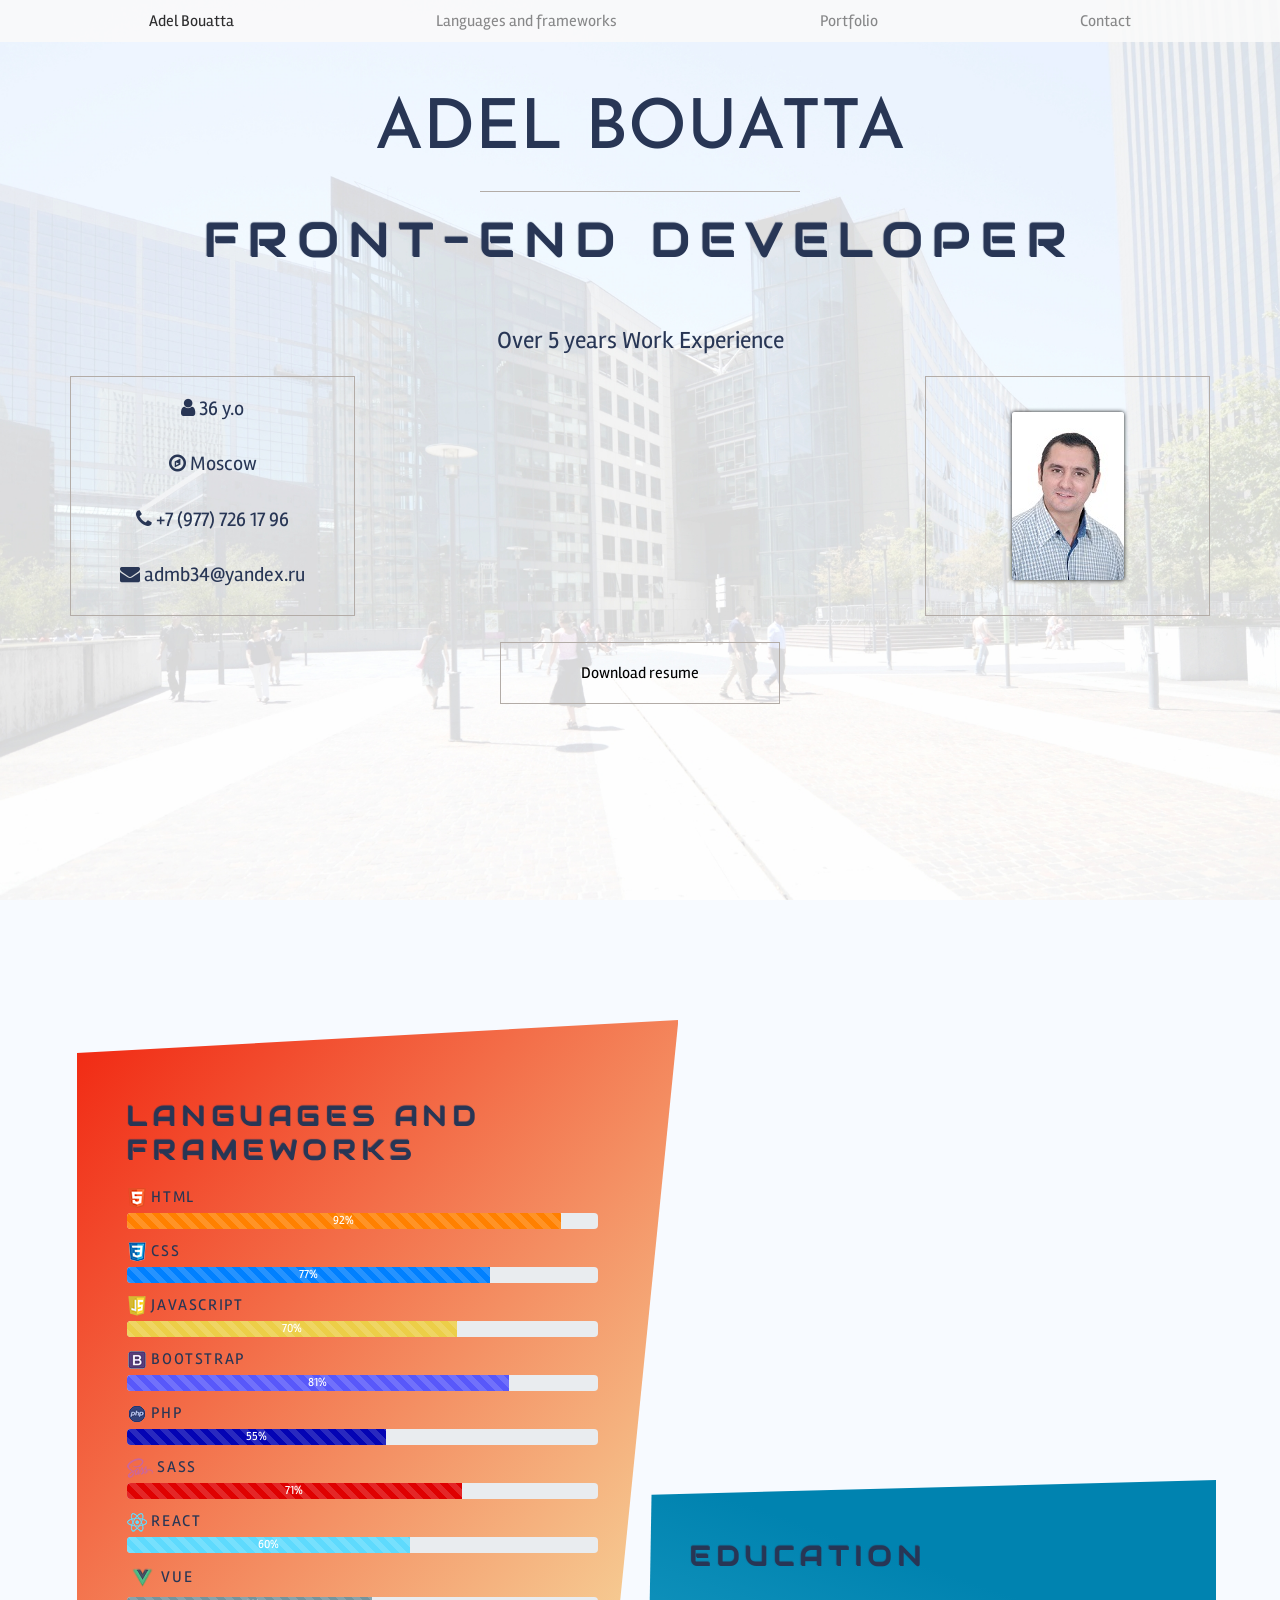
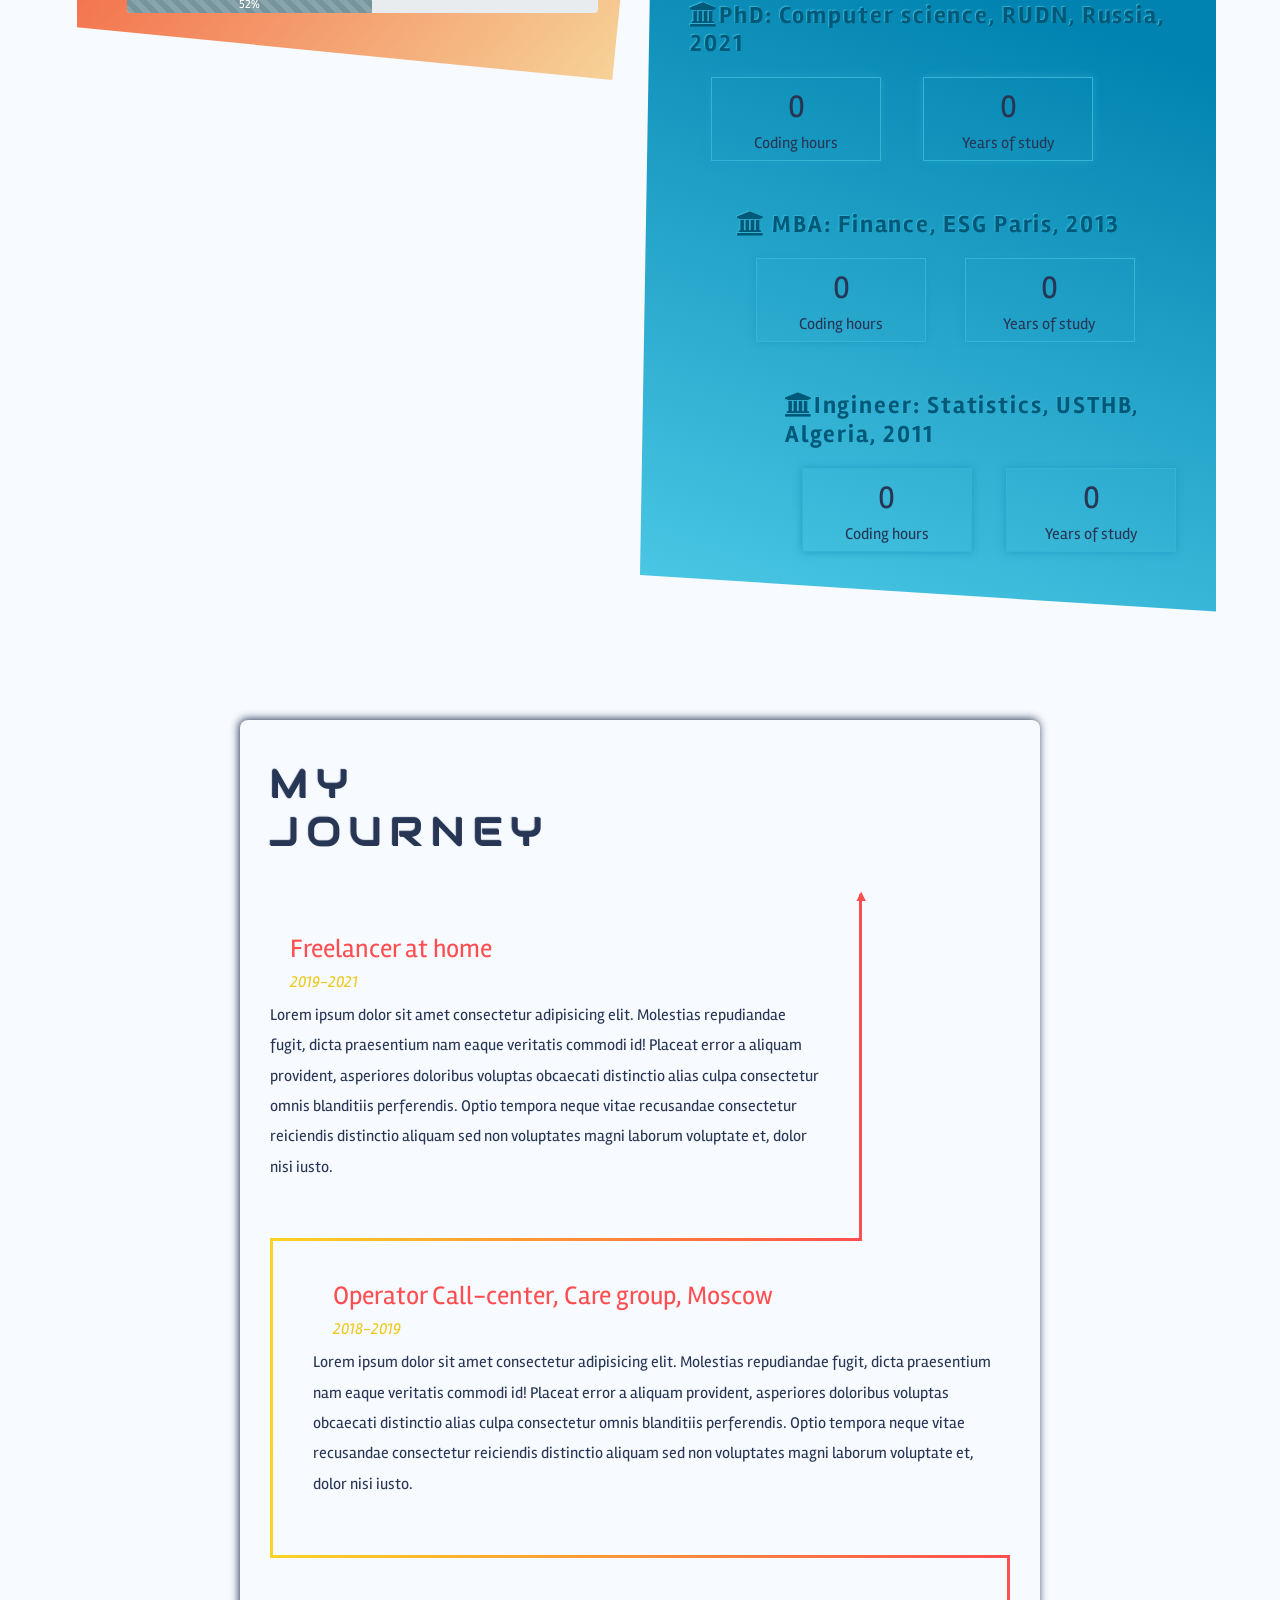
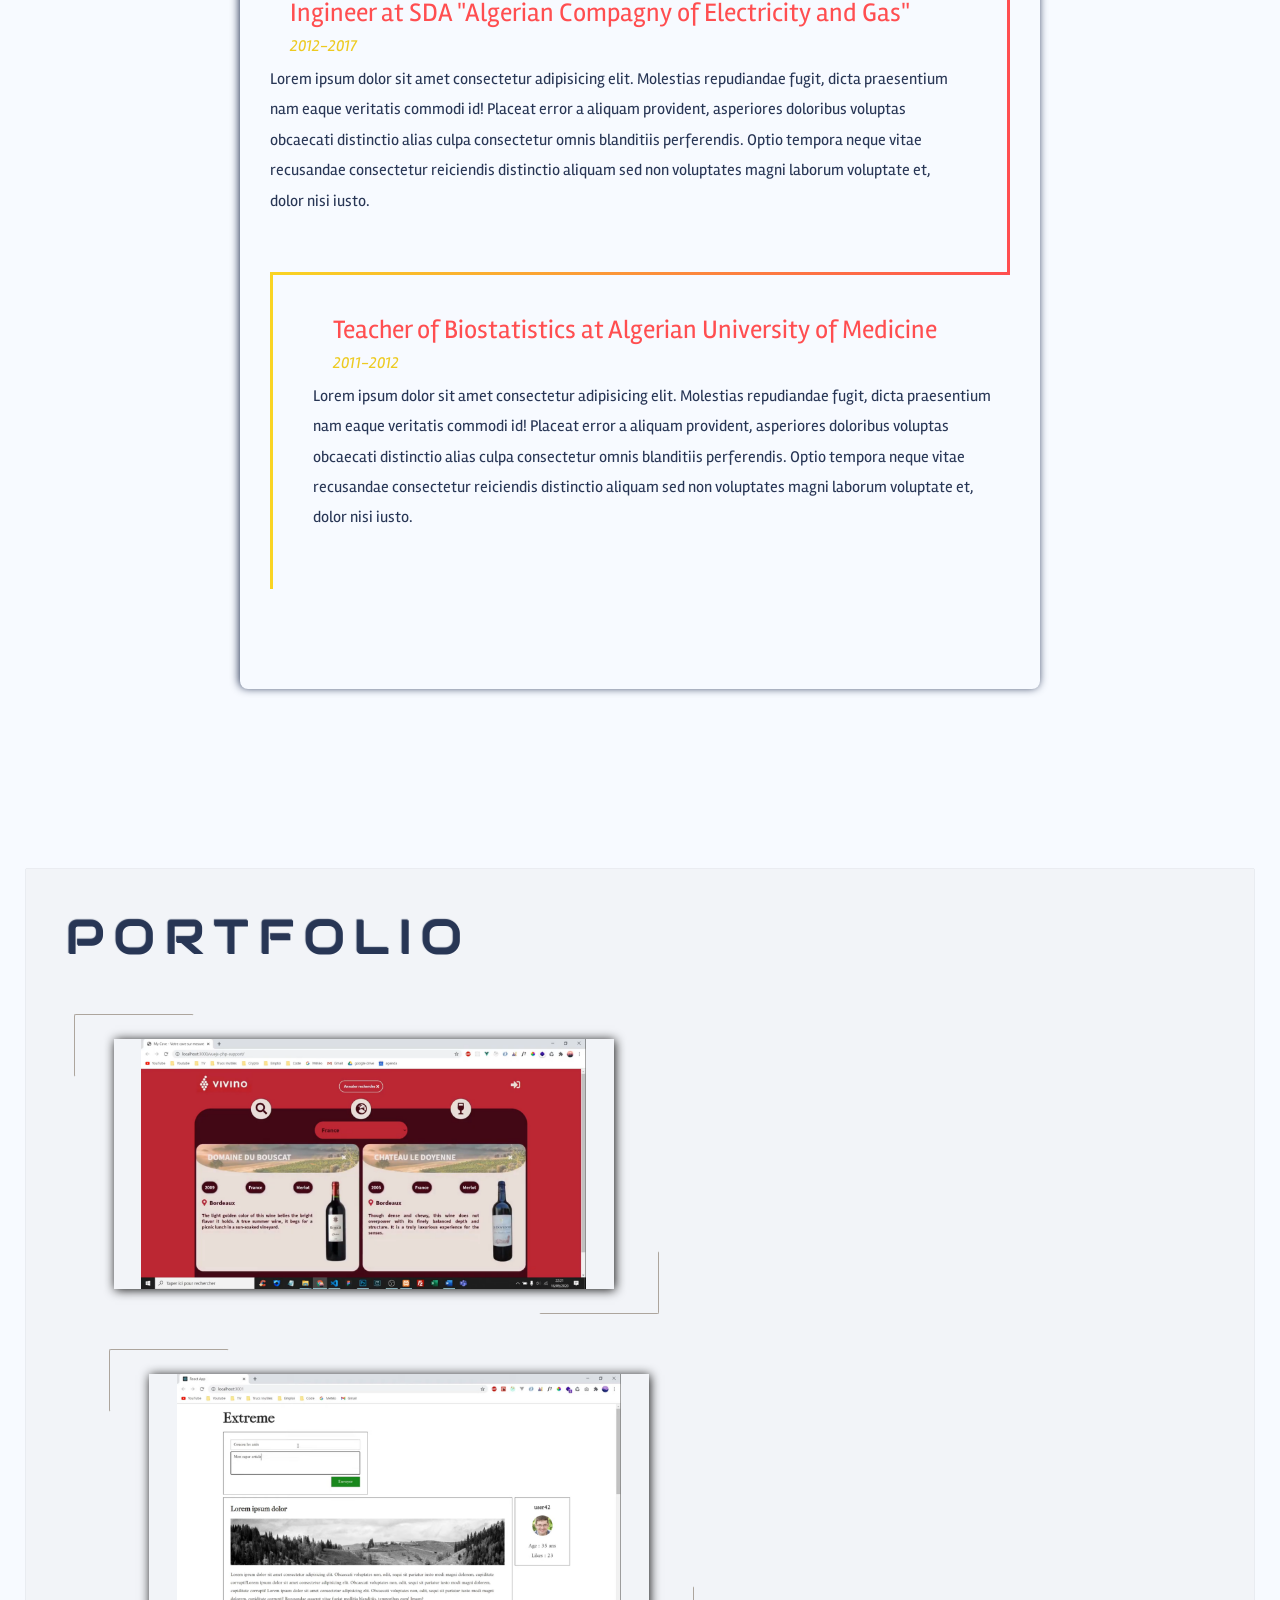
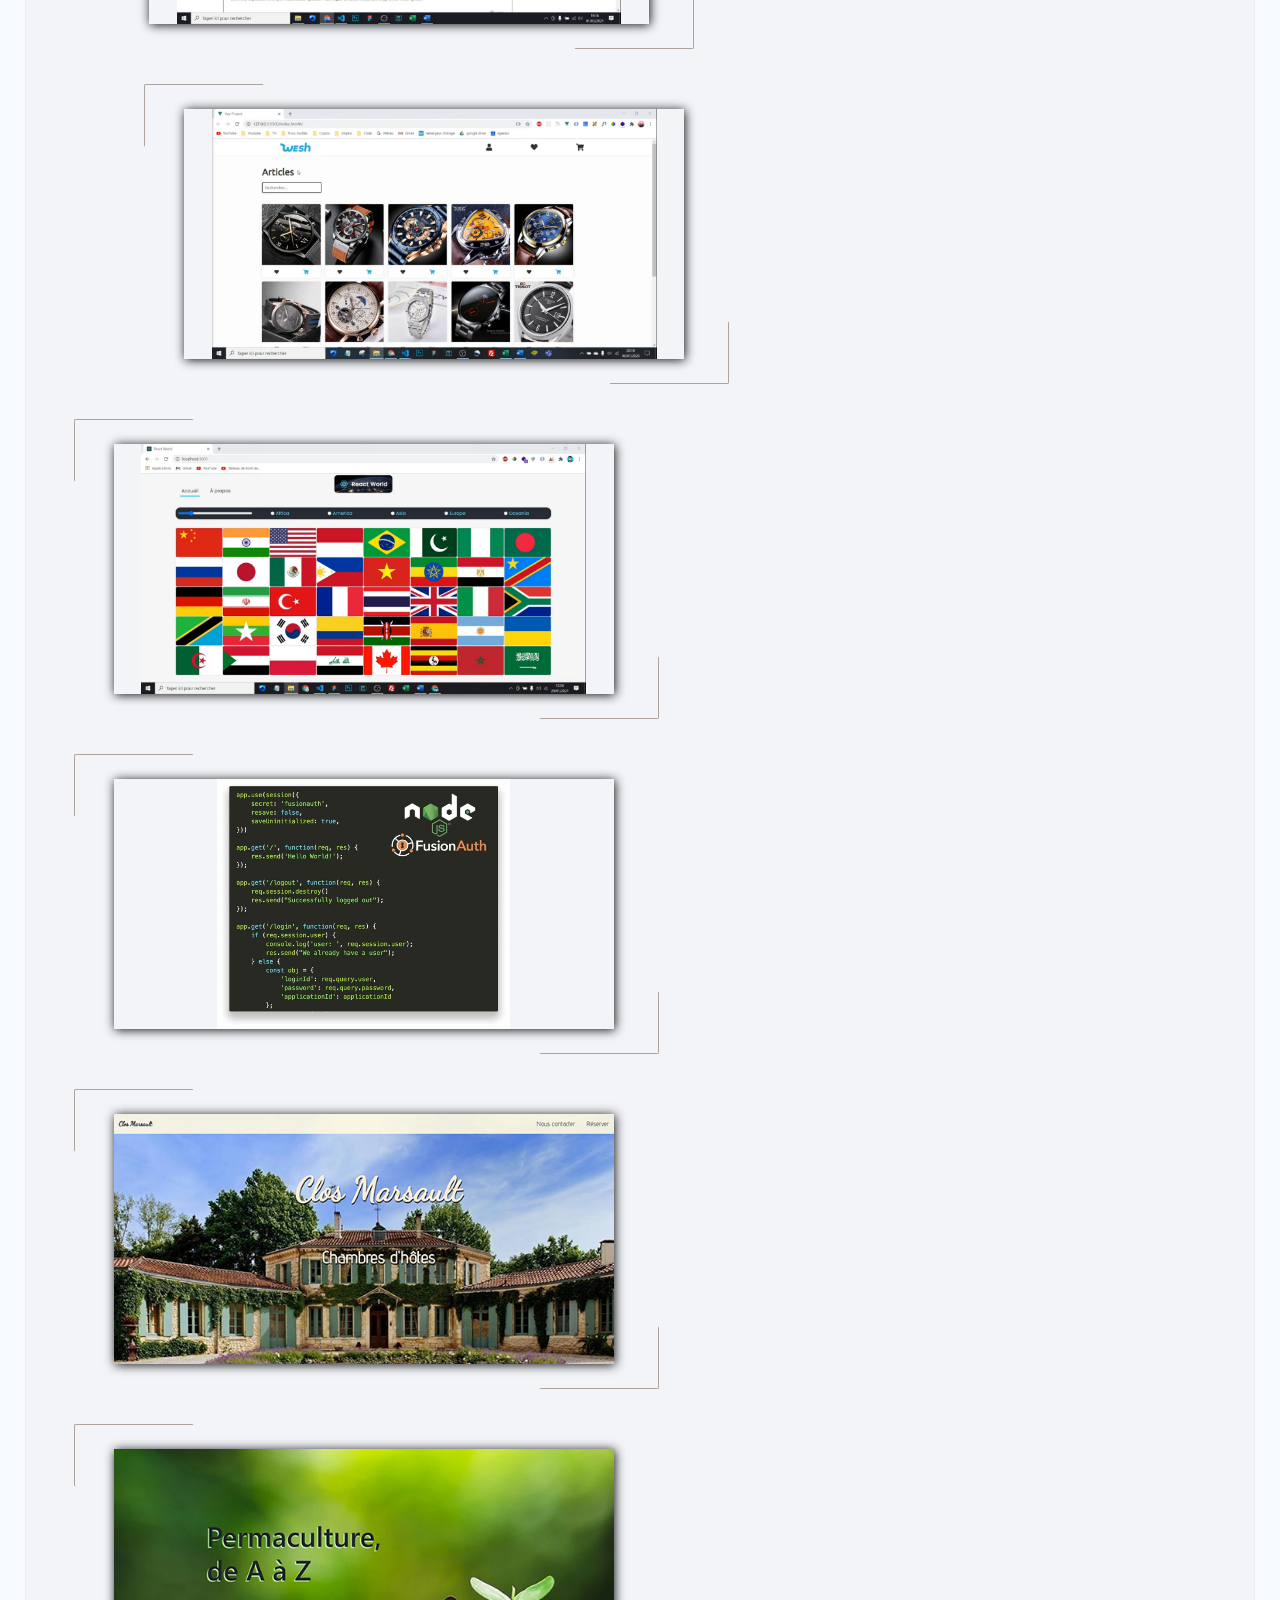
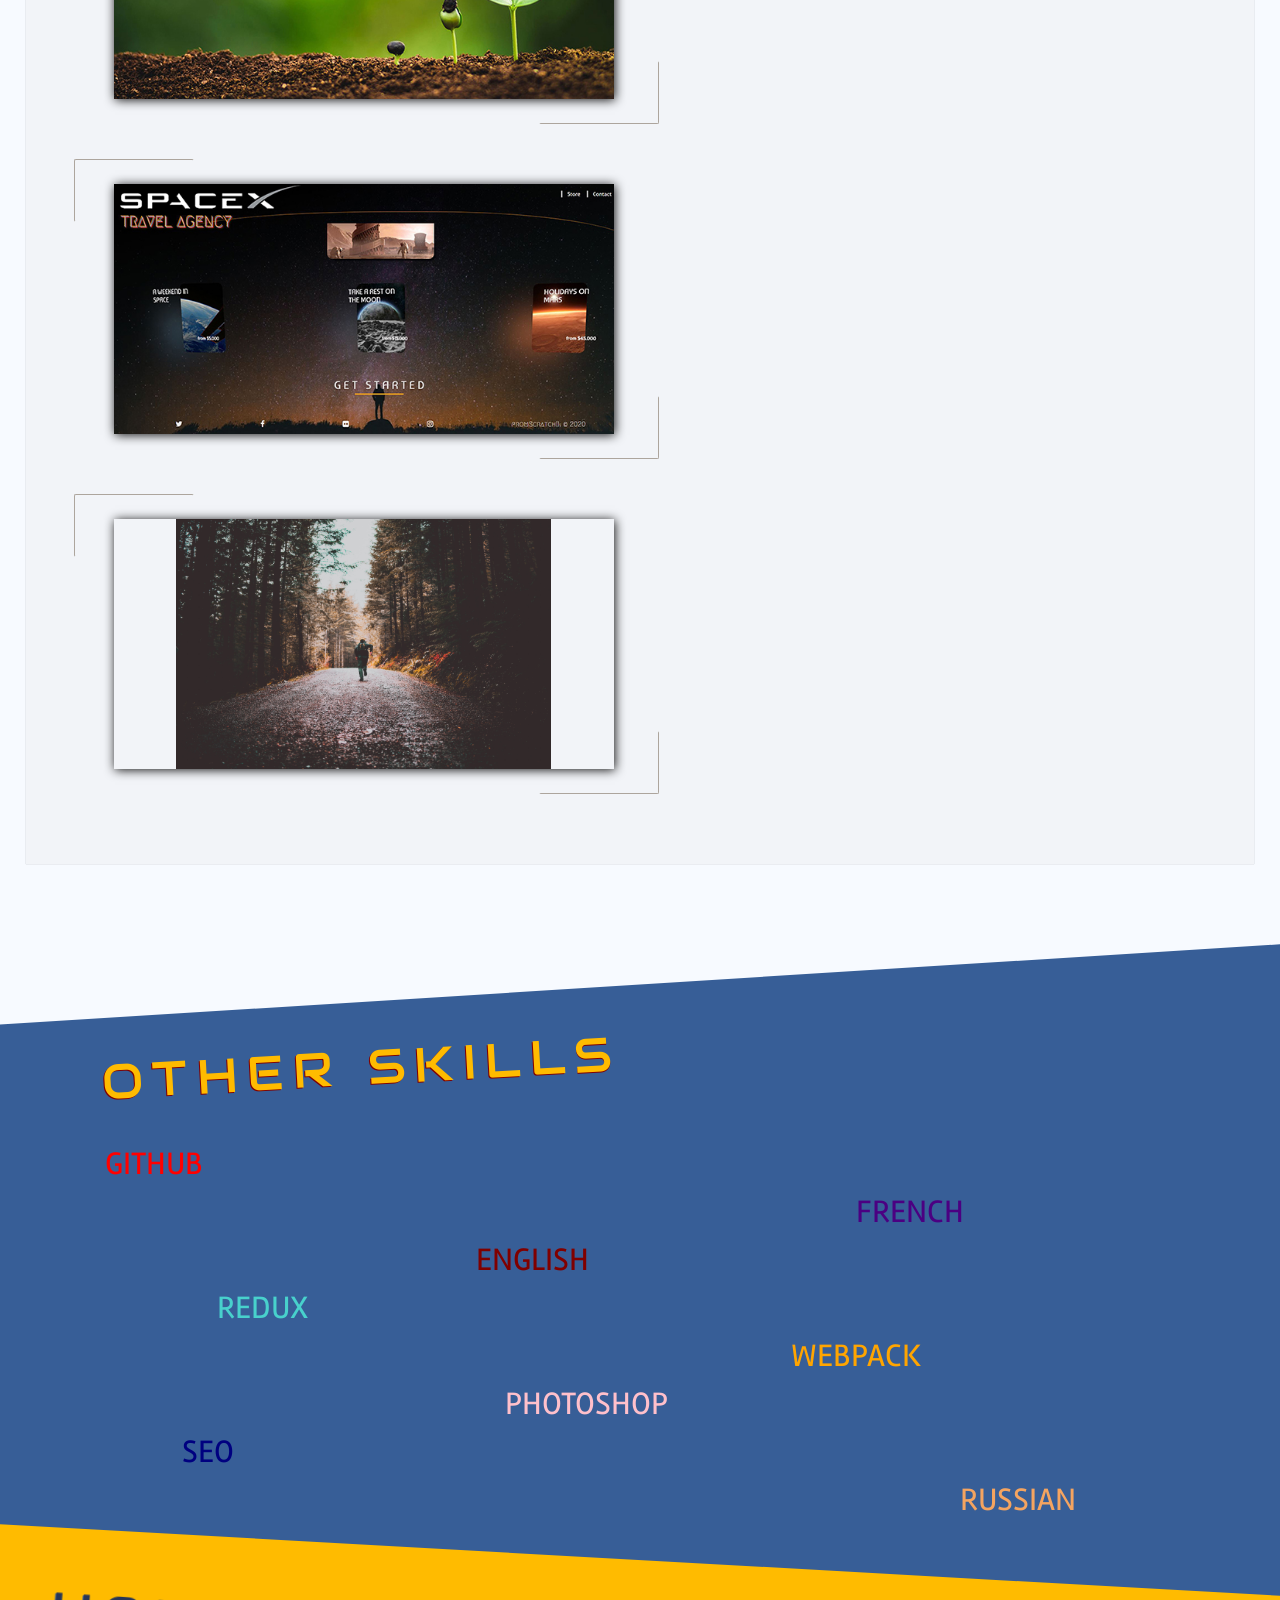
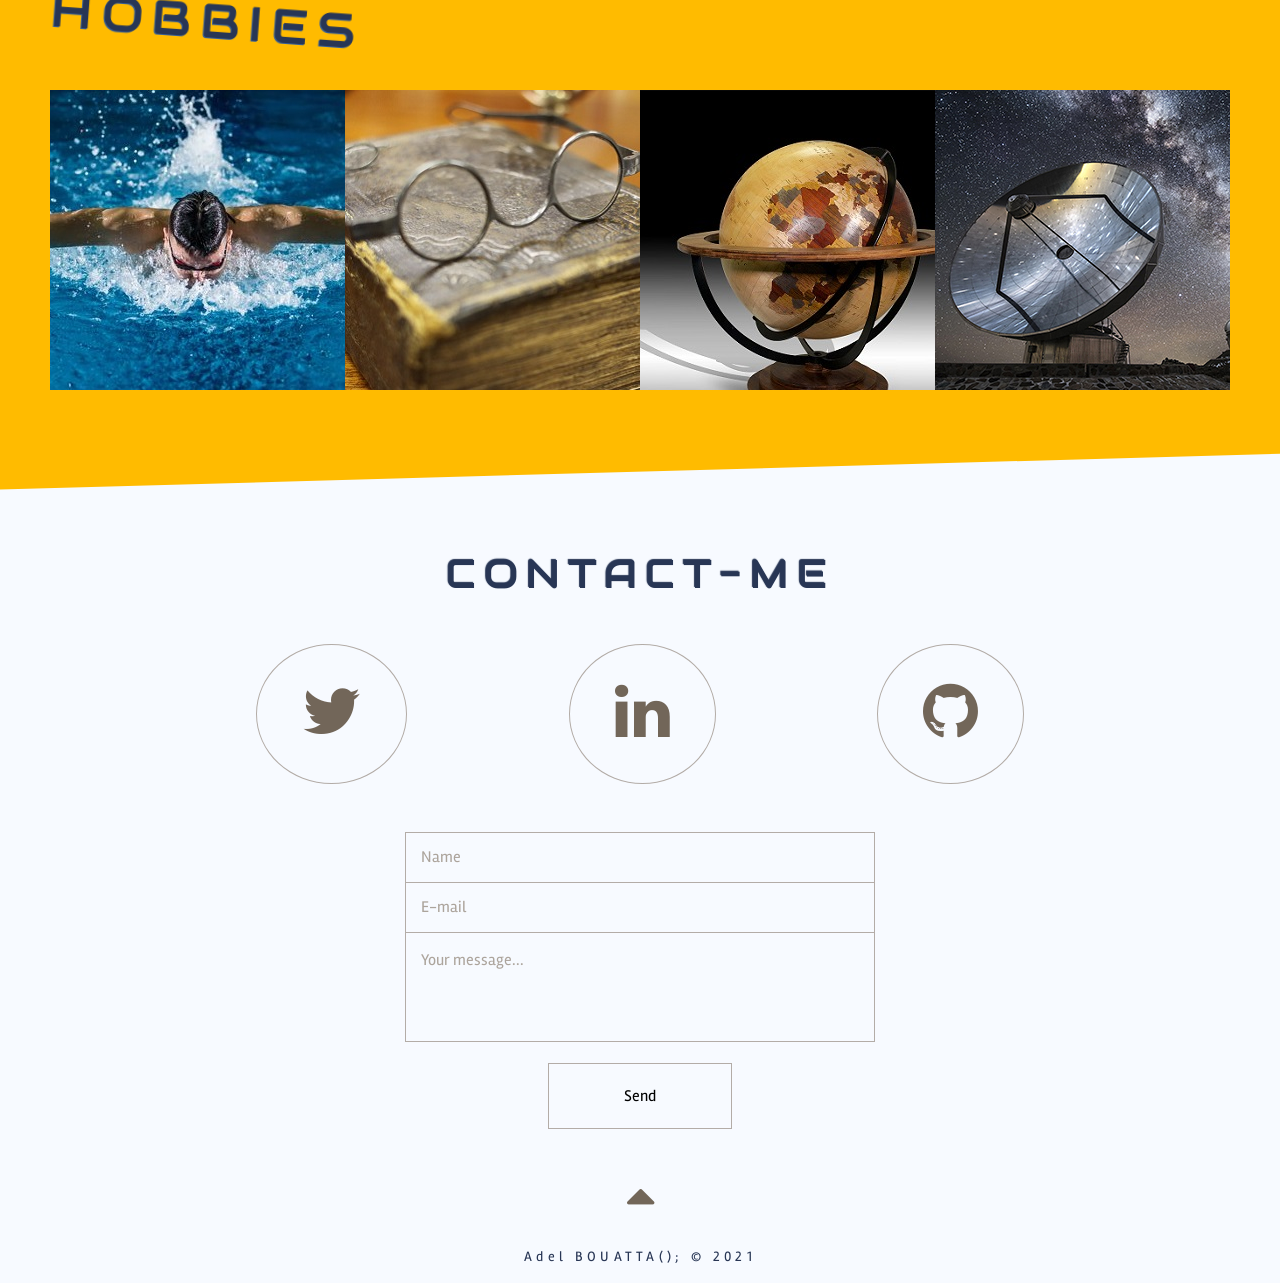
==== index.html @ 39e4d5ab "Add files via upload" ====
<!DOCTYPE html>
<html lang="fr">
<head>
  <meta charset="UTF-8">
  <meta name="viewport" content="width=device-width, initial-scale=1.0">
  <meta http-equiv="X-UA-Compatible" content="ie=edge">

  <title>Adel BOUATTA Online_resume_Software-developer_Freelance_Front-end_CV_Website</title>

  <link rel="shortcut icon" href="./media/laptop.svg">
  <link rel="stylesheet" href="./style.css">
  <link rel="stylesheet" href="./assets/css/bootstrap.css">
  <link rel="stylesheet" href="./assets/aos/aos.css">
  <link rel="stylesheet" href="https://cdnjs.cloudflare.com/ajax/libs/font-awesome/4.7.0/css/font-awesome.css">
</head>
<body>
  <header>
    <nav class="navbar navbar-expand-sm navbar-light fixed-top" id="navbar">
      <div class="collapse navbar-collapse">
        <ul class="navbar-nav">
          <li class="nav-item">
            <a href="#" class="nav-link active">Adel Bouatta</a>
          </li>
          <li class="nav-item">
            <a href="#langages" class="nav-link">Languages and frameworks</a>
          </li>
          <li class="nav-item">
            <a href="#portfolio" class="nav-link">Portfolio</a>
          </li>
          <li class="nav-item">
            <a href="#reused_form" class="nav-link">Contact</a>
          </li>
        </ul>
      </div>
    </nav>

    <div>
      <h1 class="aos-item" 
          data-aos="fade-down"
          data-aos-offset="0"
          data-aos-delay="50"
          data-aos-duration="1000"
          data-aos-once="false">Adel Bouatta</h1>
      <div id="line"></div>
      <h2 class="aos-item" 
          data-aos="fade-up"
          data-aos-offset="0"
          data-aos-delay="50"
          data-aos-duration="1000"
          data-aos-once="false">Front-end Developer<br><h4>Over 5 years Work Experience</h4></h2>

      <div class="container">
        <div class="row presentation">
          <div class="col-6 col-md-3 infos">
            <h5><i class="fa fa-user"></i> 36 y.o</h5>
            <h5><i class="fa fa-compass"></i> Moscow</h5>
            <h5><i class="fa fa-phone"></i> +7 (977) 726 17 96</h5>
            <h5><i class="fa fa-envelope"></i> admb34@yandex.ru</h5>   
        </div>

          <div class="d-none d-md-block col-md-6">
            <span class="typed"></span>
          </div>
          <div class="col-6 col-md-3 photo">
            <img src="./media/photo_AB.jpg" alt="Photo-Candidat">
          </div>
      </div>
      <div class="button">
        <a href="./media/CV.pdf" target="_blank">Download resume</a> 
      </div>
    </div>
  </header>

  <section id="langages" 
            class="aos-item" 
            data-aos="fade-up-right"
            data-aos-offset="0"
            data-aos-delay="50"
            data-aos-duration="1000"
            data-aos-once="true">
    <h3>Languages and frameworks</h3>
    <div>
      <div class="bar"><img src="media/html.png" alt="html-icon"> HTML</div>
      <div class="progress">
        <div class="progress-bar progress-bar-striped progress-bar-animated" role="progressbar" aria-valuenow="92" aria-valuemin="0" aria-valuemax="100" style="width: 92%; background-color: #FF8000">92%</div>
      </div>

      <div class="bar"><img src="media/css.png" alt="css-icon"> CSS</div>
      <div class="progress">
        <div class="progress-bar progress-bar-striped progress-bar-animated" role="progressbar" aria-valuenow="77" aria-valuemin="0" aria-valuemax="100" style="width: 77%; background-color: #0080FF">77%</div>
      </div>

      <div class="bar"><img src="media/js.png" alt="javascript-icon"> JAVASCRIPT</div>
      <div class="progress">
        <div class="progress-bar progress-bar-striped progress-bar-animated" role="progressbar" aria-valuenow="70" aria-valuemin="0" aria-valuemax="100" style="width: 70%; background-color: #ecce48">70%</div>
      </div>

      <div class="bar"><img src="media/bootstrap.png" alt="bootstrap-icon"> BOOTSTRAP</div>
      <div class="progress">
        <div class="progress-bar progress-bar-striped progress-bar-animated" role="progressbar" aria-valuenow="81" aria-valuemin="0" aria-valuemax="100" style="width: 81%; background-color: #5858FA">81%</div>
      </div>

      <div class="bar"><img src="media/php.png" alt="php-icon"> PHP</div>
      <div class="progress">
        <div class="progress-bar progress-bar-striped progress-bar-animated" role="progressbar" aria-valuenow="55" aria-valuemin="0" aria-valuemax="100" style="width: 55%; background-color: #0404B4">55%</div>
      </div>

      <div class="bar"><img src="media/sass.png" alt="sass-icon"> SASS</div>
      <div class="progress">
        <div class="progress-bar progress-bar-striped progress-bar-animated" role="progressbar" aria-valuenow="71" aria-valuemin="0" aria-valuemax="100" style="width: 71%; background-color: #DF0101">71%</div>
      </div>

      <div class="bar"><img src="media/react.png" alt="reactl-icon"> REACT</div>
      <div class="progress">
        <div class="progress-bar progress-bar-striped progress-bar-animated" role="progressbar" aria-valuenow="60" aria-valuemin="0" aria-valuemax="100" style="width: 60%; background-color: #5edafd">60%</div>
      </div>

      <div class="bar"><img src="media/vue.png" alt="vue-icon"> VUE</div>
      <div class="progress">
        <div class="progress-bar progress-bar-striped progress-bar-animated" role="progressbar" aria-valuenow="52" aria-valuemin="0" aria-valuemax="100" style="width: 52%; background-color: #75949c">52%</div>
      </div>
    </div>
  </section>

  <section id="formation"
            class="aos-item" 
            data-aos="fade-up"
            data-aos-offset="0"
            data-aos-delay="50"
            data-aos-duration="1000"
            data-aos-once="true">
    <h3>Education</h3>

    <div class="aos-item" 
          data-aos="fade-up"
          data-aos-offset="100"
          data-aos-delay="50"
          data-aos-duration="1000"
          data-aos-once="true">
      <div id="autodidacte">
        <h4><i class="fa fa-university"></i>PhD: Computer science, RUDN, Russia, 2021</h4>
        <div class="counter">
          <div class="data">
            <div class="counter-value" data-count="1207">0</div>
            <span>Coding hours</span>
          </div>
          <div class="data">
            <div class="counter-value" data-count="3">0</div>
            <span>Years of study</span>
          </div>
        </div>
      </div>
    </div>

    <div class="aos-item" 
        data-aos="fade-up"
        data-aos-offset="100"
        data-aos-delay="50"
        data-aos-duration="1000"
        data-aos-once="true">
      <div id="fcc">
        <h4><i class="fa fa-university"></i> MBA: Finance, ESG Paris, 2013</h4>
        <div class="counter">
          <div class="data">
            <div class="counter-value" data-count="407">0</div>
            <span>Coding hours</span>
          </div>
          <div class="data">
            <div class="counter-value" data-count="2">0</div>
            <span>Years of study</span>
          </div>
        </div>
      </div>
    </div>

    <div class="aos-item" 
        data-aos="fade-up"
        data-aos-offset="100"
        data-aos-delay="50"
        data-aos-duration="1000"
        data-aos-once="true">
      <div id="occ">
        <h4><i class="fa fa-university"></i>Ingineer: Statistics, USTHB, Algeria, 2011</h4>
        <div class="counter">
          <div class="data">
            <div class="counter-value" data-count="46">0</div>
            <span>Coding hours</span>
          </div>
          <div class="data">
            <div class="counter-value" data-count="5">0</div>
            <span>Years of study</span>
          </div>
        </div>
      </div>
    </div>
  </section>

  <section id="parcours">
    <h3>My journey</h3>
    <div>
      <div class="timeline">
        <div class="aos-item" 
              data-aos="zoom-out-up"
              data-aos-duration="500"
              data-aos-once="false">
          <h4>Freelancer at home</h4>
          <h6>2019-2021</h6>
          <p>Lorem ipsum dolor sit amet consectetur adipisicing elit. Molestias repudiandae fugit, dicta praesentium nam eaque veritatis commodi id! Placeat error a aliquam provident, asperiores doloribus voluptas obcaecati distinctio alias culpa consectetur omnis blanditiis perferendis. Optio tempora neque vitae recusandae consectetur reiciendis distinctio aliquam sed non voluptates magni laborum voluptate et, dolor nisi iusto.</p>
        </div>
      </div>

      <div class="timeline">
        <div class="aos-item" 
              data-aos="zoom-out-up"
              data-aos-duration="500"
              data-aos-once="false">
          <h4>Operator Call-center, Care group, Moscow</h4>
          <h6>2018-2019</h6>
          <p>Lorem ipsum dolor sit amet consectetur adipisicing elit. Molestias repudiandae fugit, dicta praesentium nam eaque veritatis commodi id! Placeat error a aliquam provident, asperiores doloribus voluptas obcaecati distinctio alias culpa consectetur omnis blanditiis perferendis. Optio tempora neque vitae recusandae consectetur reiciendis distinctio aliquam sed non voluptates magni laborum voluptate et, dolor nisi iusto.</p>
        </div>
      </div>

      <div class="timeline">
        <div class="aos-item" 
              data-aos="zoom-out-up"
              data-aos-duration="500"
              data-aos-once="false">
          <h4>Ingineer at SDA "Algerian Compagny of Electricity and Gas"</h4>
          <h6>2012-2017</h6>
          <p>Lorem ipsum dolor sit amet consectetur adipisicing elit. Molestias repudiandae fugit, dicta praesentium nam eaque veritatis commodi id! Placeat error a aliquam provident, asperiores doloribus voluptas obcaecati distinctio alias culpa consectetur omnis blanditiis perferendis. Optio tempora neque vitae recusandae consectetur reiciendis distinctio aliquam sed non voluptates magni laborum voluptate et, dolor nisi iusto.</p>
        </div>
      </div>

      <div class="timeline">
        <div class="aos-item" 
            data-aos="zoom-out-up"
            data-aos-duration="500"
            data-aos-once="false">
          <h4>Teacher of Biostatistics at Algerian University of Medicine</h4>
          <h6>2011-2012</h6>
          <p>Lorem ipsum dolor sit amet consectetur adipisicing elit. Molestias repudiandae fugit, dicta praesentium nam eaque veritatis commodi id! Placeat error a aliquam provident, asperiores doloribus voluptas obcaecati distinctio alias culpa consectetur omnis blanditiis perferendis. Optio tempora neque vitae recusandae consectetur reiciendis distinctio aliquam sed non voluptates magni laborum voluptate et, dolor nisi iusto.</p>
        </div>
      </div>
    </div>
  </section>

  <section id="portfolio">
    <h3>Portfolio</h3>
    <div>

      <div class="projet">
        <div class="cadre">
          <div class="img-container">
            <a href="./media/portfolio/P.9/index.html" target="_blank">
              <img src="./media/projet-9.png" alt="projet-9">
            </a>
          </div>
        </div>
        <div class="legende">
          <h4><img src="./media/vue.png" alt="vue"> <img src="./media/php.png" alt="php"> SPA/ PHP, MySQL & Vue</h4>
          <p>Lorem ipsum dolor sit, amet consectetur adipisicing elit. Non, exercitationem culpa eligendi quas doloremque animi facilis cum ad necessitatibus odio neque</p>
          <a href="https://github.com/adelwebdev/VuePhpMySQL_Final" target="_blank"><h5><i class="fa fa fa-github"></i> > Source code</h5></a>
        </div>
      </div>

      <div class="projet">
        <div class="cadre">
          <div class="img-container">
            <a href="./media/portfolio/P.8/index.html" target="_blank">
              <img src="./media/projet-8.png" alt="projet-8">
            </a>
          </div>
        </div>
        <div class="legende">
          <h4><img src="./media/redux.png" alt="html"> <img src="./media/react.png" alt="css"> App with Redux.js</h4>
          <p>Lorem ipsum dolor sit, amet consectetur adipisicing elit. Non, exercitationem culpa eligendi quas doloremque animi facilis cum ad necessitatibus odio neque</p>
          <a href="https://github.com/adelwebdev/ReduxFinal" target="_blank"><h5><i class="fa fa fa-github"></i> > Source code</h5></a>
        </div>
      </div>

      <div class="projet">
        <div class="cadre">
          <div class="img-container">
            <a href="./media/portfolio/P.7/index.html" target="_blank">
              <img src="./media/projet-7.png" alt="projet-7">
            </a>
          </div>
        </div>
        <div class="legende">
          <h4><img src="./media/vue.png" alt="html"> <img src="./media/css.png" alt="css"> App with Vue.js</h4>
          <p>Lorem ipsum dolor sit, amet consectetur adipisicing elit. Non, exercitationem culpa eligendi quas doloremque animi facilis cum ad necessitatibus odio neque</p>
          <a href="https://github.com/adelwebdev/Vue.js-first" target="_blank"><h5><i class="fa fa fa-github"></i> > Source code</h5></a>
        </div>
      </div>

      
      <div class="projet">
        <div class="cadre">
          <div class="img-container">
            <a href="./media/portfolio/P.6/index.html" target="_blank">
              <img src="./media/projet-6.png" alt="projet-6">
            </a>
          </div>
        </div>
        <div class="legende">
          <h4><img src="./media/react.png" alt="html"> <img src="./media/sass.png" alt="css"> App with React.js</h4>
          <p>Lorem ipsum dolor sit, amet consectetur adipisicing elit. Non, exercitationem culpa eligendi quas doloremque animi facilis cum ad necessitatibus odio neque</p>
          <a href="https://github.com/adelwebdev/reactFlag_final" target="_blank"><h5><i class="fa fa fa-github"></i> > Source code</h5></a>
        </div>
      </div>
      
      <div class="projet">
        <div class="cadre">
          <div class="img-container">
            <a href="./media/portfolio/P.5/index.html" target="_blank">
              <img src="./media/projet-5.jpg" alt="projet-5">
            </a>
          </div>
        </div>
        <div class="legende">
          <h4><img src="./media/js.png" alt="html"> <img src="./media/nodejs.png" alt="css"> RestAPI with Node.js</h4>
          <p>Lorem ipsum dolor sit, amet consectetur adipisicing elit. Non, exercitationem culpa eligendi quas doloremque animi facilis cum ad necessitatibus odio neque</p>
          <a href="https://github.com/adelwebdev/NodeApi" target="_blank"><h5><i class="fa fa fa-github"></i> > Source code</h5></a>
        </div>
      </div>
      
            <div class="projet">
        <div class="cadre">
          <div class="img-container">
            <a href="./media/portfolio/P.1/index.html" target="_blank">
              <img src="./media/projet-1.JPG" alt="projet-1">
            </a>
          </div>
        </div>
        <div class="legende">
          <h4><img src="./media/html.png" alt="html"> <img src="./media/css.png" alt="css">Showcase site for a guest house</h4>
          <p>Lorem ipsum dolor sit, amet consectetur adipisicing elit. Non, exercitationem culpa eligendi quas doloremque animi facilis cum ad necessitatibus odio neque</p>
          <a href="https://github.com/adelwebdev/firstwebsite" target="_blank"><h5><i class="fa fa fa-github"></i> > Source code</h5></a>
        </div>
      </div>

      <div class="projet">
        <div class="cadre">
          <div class="img-container">
            <a href="./media/portfolio/P.2/index.html" target="_blank">
              <img src="./media/projet-2.JPG" alt="projet-2">
            </a>
          </div>
        </div>
        <div class="legende">
          <h4><img src="./media/bootstrap.png" alt="bootstrap"> <img src="./media/html.png" alt="html"> <img src="./media/css.png" alt="css">E-commerce website</h4>
          <p>Lorem ipsum dolor sit, amet consectetur adipisicing elit. Non, exercitationem culpa eligendi quas doloremque animi facilis cum ad necessitatibus odio neque</p>
          <a href="https://github.com/adelwebdev/Bootstraps_JQuery" target="_blank"><h5><i class="fa fa fa-github"></i> > Source code</h5></a>
        </div>
      </div>

      <div class="projet">
        <div class="cadre">
          <div class="img-container">
            <a href="./media/portfolio/P.3/index.html" target="_blank">
              <img src="./media/projet-3.JPG" alt="projet-3">
            </a>
          </div>
        </div>
        <div class="legende">
          <h4><img src="./media/sass.png" alt="sass"> <img src="./media/js.png" alt="js"> <img src="./media/css.png" alt="css">Showcase site for a guest house</h4>
          <p>Lorem ipsum dolor sit, amet consectetur adipisicing elit. Non, exercitationem culpa eligendi quas doloremque animi facilis cum ad necessitatibus odio neque</p>
          <a href="https://github.com/adelwebdev/SASS" target="_blank"><h5><i class="fa fa fa-github"></i> > Source code</h5></a>
        </div>
      </div>

      <div class="projet">
        <div class="cadre">
          <div class="img-container">
            <a href="./media/portfolio/P.4/index.html" target="_blank">
              <img src="./media/projet-4.jpg" alt="projet-4">
            </a>
          </div>
        </div>
        <div class="legende">
          <h4><img src="./media/html.png" alt="html"> <img src="./media/css.png" alt="css">E-commerce website</h4>
          <p>Lorem ipsum dolor sit, amet consectetur adipisicing elit. Non, exercitationem culpa eligendi quas doloremque animi facilis cum ad necessitatibus odio neque</p>
          <a href="https://github.com/adelwebdev/website-mockup" target="_blank"><h5><i class="fa fa fa-github"></i> >Source code</h5></a>
        </div>
      </div>
    </div>
  </section>

  <section id="other-skills">
    <h3>Other skills</h3>
    <div class="cloud">

      <div class="aos-item"
            data-aos="fade-zoom-in"
            data-aos-delay="500"
            data-aos-duration="3800">
        <span style="color:red;margin-left:-90%;">Github</span>
      </div>

      <div class="aos-item"
            data-aos="fade-zoom-in"
            data-aos-delay="500"
            data-aos-duration="1800">
        <span style="color:indigo;margin-left:50%;">French</span>
      </div>

      <div class="aos-item"
            data-aos="fade-zoom-in"
            data-aos-delay="500"
            data-aos-duration="2800">
        <span style="color:maroon;margin-left:-20%;">English</span>
      </div>

      <div class="aos-item"
            data-aos="fade-zoom-in"
            data-aos-delay="500"
            data-aos-duration="1800">
        <span style="color:mediumturquoise;margin-left:-70%;">Redux</span>
      </div>

      <div class="aos-item"
            data-aos="fade-zoom-in"
            data-aos-delay="500"
            data-aos-duration="2800">
        <span style="color:orange;margin-left:40%;">Webpack</span>
      </div>

      <div class="aos-item"
            data-aos="fade-zoom-in"
            data-aos-delay="500"
            data-aos-duration="1800">
        <span style="color:pink;margin-left:-10%;">Photoshop</span>
      </div>

      <div class="aos-item"
            data-aos="fade-zoom-in"
            data-aos-delay="500"
            data-aos-duration="2800">
        <span style="color:navy;margin-left:-80%;">SEO</span>
      </div>

      <div class="aos-item"
            data-aos="fade-zoom-in"
            data-aos-delay="500"
            data-aos-duration="3800">
        <span style="color:sandybrown;margin-left:70%;">Russian</span>
      </div>
    </div>
  </section>

  <section id="hobbies">
    <h3>Hobbies</h3>
    <div class="pictures">

      <div class="flip-box">
        <div class="flip-box-inner">
          <div class="flip-box-front">
            <img src="./media/natation.jpg" alt="natation">
          </div>
          <div class="flip-box-back" style="background-color: tomato;">
            <div>
              <p>Swimming</p>  
              <p>Fitness</p>
            </div>
          </div>
        </div>
      </div>

      <div class="flip-box">
        <div class="flip-box-inner">
          <div class="flip-box-front">
            <img src="./media/history.jpg" alt="history">
          </div>
          <div class="flip-box-back" style="background-color: forestgreen;">
            <div>
              <p>History</p>
              <p>Philology</p>
            </div>
          </div>
        </div>
      </div>

      <div class="flip-box">
        <div class="flip-box-inner">
          <div class="flip-box-front">
            <img src="./media/geopolitic.jpg" alt="geopolitic">
          </div>
          <div class="flip-box-back" style="background-color: mediumblue;">
            <div>
              <p>Geopolitics</p>
              <p>News</p>
            </div>
          </div>
        </div>
      </div>

      <div class="flip-box">
        <div class="flip-box-inner">
          <div class="flip-box-front">
            <img src="./media/science.jpg" alt="high-tech">
          </div>
          <div class="flip-box-back" style="background-color: orange;">
            <div>
              <p>Science</p>
              <p>High-tech</p>
            </div>
          </div>
        </div>
      </div>
    </div>
  </section>

  <footer>
    <h3>Contact-me</h3>
    <div class="footer-icons">
      <div>
        <a href="https://twitter.com/Adel55439734" target="_blank" class="network">
          <i class="fa fa-twitter"></i>
        </a>
      </div>
      <div>
        <a href="http://www.linkedin.com/AlwaysOnTop"
        target="_blank" class="network">
          <i class="fa fa-linkedin"></i>
        </a>
      </div>
      <div>
        <a href="https://github.com/adelwebdev" target="_blank" class="network">
          <i class="fa fa-github"></i>
        </a>
      </div>
    </div>

    <div class="form-container">
      <form id="reused_form">
        <div>
          <input id="name" type="text" name="name" placeholder="Name" required class="validate">
        </div>
        <div>
          <input id="email" type="email" name="email" placeholder="E-mail" required class="validate">
        </div>
        <div>
          <textarea id="message" name="message" placeholder="Your message..." class="validate" ></textarea>
        </div>
        <div>
          <button class="form-button" type="submit">Send</button>
        </div>
      </form>

      <div id="error_message" style="width:100%; height:100%; display:none; ">
        <h4>An error has occurred,
          try again</h4> 
      </div>
      <div id="success_message" style="width:100%; height:100%; display:none; ">
        <h4>Message sent!</h4>
      </div>
    </div>

    <div class="arrow">
      <a href="#">
        <i class="fa fa-sort-up"></i>
      </a>
    </div>
    <p>Adel BOUATTA(); © 2021 </p>
  </footer>

  <script src="./assets/js/jquery.min.js" type="text/javascript"></script>
  <script src="./assets/js/typed.min.js" type="text/javascript"></script>
  <script src="./assets/aos/aos.js" type="text/javascript"></script>
  <script src="./assets/form/form.js"></script>
  <script src="./script.js" type="text/javascript"></script>
</body>
</html>
---- style.css ----
@import url("https://fonts.googleapis.com/css?family=Audiowide|Josefin+Sans:100|Rambla&display=swap");

html {
  scroll-behavior: smooth;
}
body {
  color: #283655 !important;
  background-color: #f7faff !important;
  font-family: "Rambla", sans-serif;
}
h2,
h3 {
  font-family: "Audiowide", sans-serif;
  letter-spacing: 0.2em;
  text-transform: uppercase;
  text-shadow: -1px -1px 1px #283655;
}
li {
  list-style-type: none;
}
/* ************************ HEADER *********************** */
.navbar {
  background-color: #fafafa;
  opacity: 0.9;
  height: 42px;
  transition: 0.7s;
}
.navbar-nav {
  width: 80% !important;
  margin: 0 auto;
  justify-content: space-between;
}
header {
  text-align: center;
  height: 100vh;
  background: url(media/header.jpg) no-repeat fixed 50% 50%;
  background-size: cover;
}
h1 {
  padding: 90px 0 10px 0;
  font-family: "Josefin Sans", sans-serif;
  font-size: 4.3em;
  text-transform: uppercase;
}

#line {
  height: 1px;
  background-color: #b3aca7;
  width: 25%;
  margin: 0 auto;
}
h2 {
  padding: 20px 0 50px 0;
  font-size: 3em;
  text-transform: uppercase;
}
.presentation {
  height: 240px;
  margin-top: 20px;
}
.infos {
  border: 1px solid #b3aca7;
  display: flex;
  flex-direction: column;
  justify-content: space-between;
  padding: 20px 0;
}
.photo {
  border: 1px solid #b3aca7;
  position: relative;
}
.photo img {
  position: absolute;
  top: 0;
  bottom: 0;
  left: 0;
  right: 0;
  margin: auto;
  height: auto;
  max-width: 90%;
  border-radius: 3px;
  box-shadow: 0 0 4px #111;
}
header .button {
  margin-top: 45px;
}
header .button a {
  padding: 20px 80px;
  border: 1px solid #b3aca7;
  width: 300px;
}
header .button:hover a {
  background: #b3aca7;
  color: #e2dedb;
  transition: all 0.3s ease-in-out;
  text-decoration: none;
}
/* ********************** LANGAGES *********************** */
#langages {
  padding: 80px 80px 80px 50px;
  margin: 120px 0 0 6%;
  height: 660px;
  width: 47%;
  max-width: 640px;
  background: linear-gradient(131deg, #f12711 0%, rgba(245, 175, 25, 0.42) 99%);
  clip-path: polygon(0 5%, 100% 0, 89% 100%, 0 92%);
}
#langages .bar {
  padding: 10px 0 4px 0;
  letter-spacing: 0.1em;
}
/* ********************** FORMATION ********************* */
#formation {
  position: relative;
  top: -200px;
  float: right;
  margin-right: 5%;
  padding: 60px 0 60px 50px;
  width: 45%;
  max-width: 660px;
  background: linear-gradient(19deg, rgba(0, 180, 219, 0.69) 0%, #0083b0 80%);
  clip-path: polygon(2% 2%, 100% 0%, 100% 100%, 0 95%);
}
#autodidacte {
  padding-top: 20px;
}
#fcc {
  padding: 50px 0 0 9%;
}
#occ {
  padding: 50px 0 0 18%;
}
#formation h4 {
  font-weight: bold;
  letter-spacing: 0.08em;
  padding-bottom: 10px;
  color: #005978;
  text-shadow: -1px -1px 1px #35b4d5;
}
.counter {
  display: flex;
  text-align: center;
}
.data {
  border: 1px solid #35b4d5;
  width: 170px;
  margin: 0 4%;
  box-shadow: 0 0 8px #1c9dc4;
  padding: 5px 20px;
}
.counter-value {
  font-size: 2em;
}
.data-span {
  font-size: 1.8em;
}
/* ********************** PARCOURS *************************** */
#parcours {
  max-width: 800px;
  margin: 640px auto 180px auto;
  padding: 40px 30px 100px 30px;
  background: url(./media/parcours.jpg) no-repeat fixed 50% 50%;
  background-size: cover;
  border-radius: 8px;
  box-shadow: -1px -1px 8px #283655;
}
#parcours h3 {
  font-size: 2.5em;
  padding-bottom: 30px;
}
#parcours h4 {
  font-size: 1.6em;
  color: #ff4e50;
  margin-left: 20px;
}
#parcours h6 {
  font-style: italic;
  color: #edca21;
  margin-left: 20px;
}
#parcours p {
  line-height: 1.9em;
}
.timeline {
  border-top: 3px solid;
  border-image: linear-gradient(to right, #f9d423, #ff4e50);
  border-image-slice: 1;
  margin: 0;
  padding: 40px;
  position: relative;
}
.timeline:nth-child(1):after {
  content: "▲";
  color: #ff4e50;
  position: absolute;
  top: -10px;
  right: -10px;
  box-sizing: content-box !important;
}
.timeline:nth-child(1) {
  border-bottom: 3px solid;
  border-top: none;
  width: 80%;
}
.timeline:nth-child(2) {
  border-top: none;
}
.timeline:nth-child(odd) {
  border-right: 3px solid;
  padding-left: 0;
}
.timeline:nth-child(even) {
  border-left: 3px solid;
  padding-right: 0;
}

/* ************************* PORTFOLIO ************************* */
#portfolio {
  margin: 100px 2% 0 2%;
  padding: 40px 10px 60px 40px;
  background-color: rgba(179, 172, 167, 0.08);
  box-shadow: 0px 0px 1px #a8a8a9;
}
#portfolio h3 {
  font-size: 3em;
  padding-bottom: 15px;
}
.projet {
  display: flex;
}
.projet:nth-child(2) {
  margin-left: 3%;
}
.projet:nth-child(3) {
  margin-left: 6%;
}
.cadre {
  position: relative;
  padding: 40px 20px 25px 0;
  width: 60%;
  max-width: 600px;
  border: none;
  outline: none;
  background-color: transparent;
  margin: 10px 8px;
  color: #aca49c;
  text-align: center;
}
.img-container {
  height: 250px;
  width: 90%;
  max-width: 500px;
  overflow: hidden;
  margin: 0 auto;
  box-shadow: 1px 1px 10px #111;
}
.img-container img {
  position: relative;
  height: 100%;
  margin: 0 auto;
}
.img-container:hover img {
  transform: scale(1.07);
  transform-origin: 50% 50%;
  filter: contrast(140%);
  transition: 0.3s ease-in-out;
}
.cadre:before,
.cadre:after {
  content: "";
  display: block;
  position: absolute;
  width: 20%;
  height: 20%;
  border: 1px solid;
  transition: all 0.6s ease;
  border-radius: 2px;
  z-index: -1;
}
.cadre:before {
  top: 15px;
  left: 0;
  border-bottom-color: transparent;
  border-right-color: transparent;
}
.cadre:after {
  bottom: 0px;
  right: 15px;
  border-top-color: transparent;
  border-left-color: transparent;
}
.cadre:hover:before,
.cadre:hover:after {
  border-color: #aca49c;
  width: 100%;
  height: 100%;
}
.legende {
  max-width: 350px;
  padding: 50px 0 0 20px;
  opacity: 0;
  transition: 5s ease-in-out;
}
.projet:hover .legende {
  opacity: 1;
  transition: 2s ease;
}
.legende a {
  padding: 16px 10px 10px 10px;
  margin-top: 20px;
  font-size: 1.1em;
  float: right;
  border-radius: 3px;
  background: #e2dedb;
  animation: shadow-pop-br 0.3s cubic-bezier(0.47, 0, 0.745, 0.715) both;
}
.legende a:active {
  animation: shadow-push 0.3s cubic-bezier(0.47, 0, 0.745, 0.715) both;
}
@keyframes shadow-pop-br {
  0% {
    box-shadow: 0 0 #3e3e3e, 0 0 #3e3e3e, 0 0 #3e3e3e, 0 0 #3e3e3e, 0 0 #3e3e3e,
      0 0 #3e3e3e, 0 0 #3e3e3e, 0 0 #3e3e3e;
    transform: translateX(0) translateY(0);
  }
  100% {
    box-shadow: 1px 1px #3e3e3e, 2px 2px #3e3e3e, 3px 3px #3e3e3e,
      4px 4px #3e3e3e, 5px 5px #3e3e3e, 6px 6px #3e3e3e, 7px 7px #3e3e3e,
      8px 8px #3e3e3e;
    transform: translateX(-6px) translateY(-6px);
  }
}
@keyframes shadow-push {
  0% {
    box-shadow: 1px 1px #3e3e3e, 2px 2px #3e3e3e, 3px 3px #3e3e3e,
      4px 4px #3e3e3e, 5px 5px #3e3e3e, 6px 6px #3e3e3e, 7px 7px #3e3e3e,
      8px 8px #3e3e3e;
    transform: translateX(-6px) translateY(-6px);
  }
  100% {
    box-shadow: 0 0 #3e3e3e, 0 0 #3e3e3e, 0 0 #3e3e3e, 0 0 #3e3e3e, 0 0 #3e3e3e,
      0 0 #3e3e3e, 0 0 #3e3e3e, 0 0 #3e3e3e;
    transform: translateX(0) translateY(0);
  }
}
/* ********************* OTHER *********************** */
#other-skills {
  margin-top: 80px;
  padding: 50px 100px 100px 100px;
  width: 100%;
  background-color: #375e97;
  clip-path: polygon(0 11%, 100% 0%, 100% 100%, 0 84%);
}
#other-skills h3 {
  transform: rotate(-3.2deg);
  font-size: 3em;
  padding-top: 30px;
  text-shadow: -1px 1px 0px maroon;
  color: #ffbb00;
}
.cloud {
  text-align: center;
  padding: 50px 0;
  font-size: 2em;
  text-transform: uppercase;
}
/* ******************** HOBBIES ******************** */
#hobbies {
  padding: 250px 50px 100px 50px;
  margin: -300px 0px -90px 0px;
  clip-path: polygon(0 21%, 100% 31%, 100% 95%, 0% 100%);
  background: #ffbb00;
}
#hobbies h3 {
  transform: rotate(4.2deg);
  font-size: 3em;
  text-shadow: -1px 1px 0px #375e97;
}
.pictures {
  display: flex;
  justify-content: center;
}
.flip-box-back div {
  margin: 0 auto;
  writing-mode: vertical-lr;
  text-orientation: upright;
}
.flip-box-back p {
  text-transform: uppercase;
  padding: 10px;
  font-size-adjust: auto;
}
.flip-box-back {
  color: white;
  transform: rotateY(180deg);
}
.flip-box-front,
.flip-box-back {
  position: absolute;
  width: 100%;
  height: 100%;
  backface-visibility: hidden;
}
.flip-box {
  overflow: hidden;
  background-color: transparent;
  width: 100%;
  max-width: 300px;
  height: 300px;
  perspective: 1000px;
}
.flip-box-inner {
  position: relative;
  width: 100%;
  max-width: 300px;
  height: 300px;
  transition: transform 0.8s;
  transform-style: preserve-3d;
}
.flip-box:hover .flip-box-inner {
  transform: rotateY(180deg);
}

/* ********************** FOOTER ************************ */
footer {
  background: url(./media/footer.jpg) 50% 0% no-repeat fixed;
  background-size: cover;
  text-align: center;
  padding: 160px 50px 5 50px;
}
footer h3 {
  padding: 150px 0 60px 0;
  font-size: 2.5em;
}
.footer-icons {
  margin: 0 auto;
  display: flex;
  justify-content: space-between;
  max-width: 60%;
}
.network {
  font-size: 4em;
  border: 1px solid #b3aca7;
  padding: 30px 45px;
  color: #726659;
  z-index: -1 !important;
  border-radius: 50%;
}
.network:hover,
textarea:hover,
input:hover,
.form-button:hover {
  background: #b3aca7;
  color: #e2dedb;
  transition: all 0.3s ease-in-out;
}
.form-container {
  padding-top: 20px;
}
#reused_form {
  position: relative;
  margin: 50px auto;
}
input {
  font-size: 0.85em;
  width: 470px;
  height: 50px;
  padding: 0px 15px;
  background: transparent;
  outline: none;
  color: #726659;
  border: solid 1px #b3aca7;
  border-bottom: none;
}
textarea {
  width: 470px;
  height: 110px;
  max-height: 110px;
  padding: 15px;
  background: transparent;
  outline: none;
  color: #726659;
  border: solid 1px #b3aca7;
  resize: none !important;
}
input::placeholder,
textarea::placeholder,
input:focus::placeholder,
textarea:focus::placeholder {
  color: #aca49c;
}
input:hover::placeholder,
textarea:hover::placeholder,
input:hover:focus::placeholder,
textarea:hover:focus::placeholder {
  color: #e2dedb;
}
.form-button {
  background: transparent;
  border: solid 1px #b3aca7;
  padding: 20px 75px;
  margin: 14px 0 -20px 0;
}
.form-container h4 {
  font-size: 2em;
}
#error_message {
  color: red;
  border: 1px solid red;
  max-width: 400px;
  margin: 0 auto;
  padding: 15px 15px 8px 15px;
  box-shadow: 0 0 5px red;
}
#success_message {
  color: green;
  border: 1px solid green;
  max-width: 400px;
  margin: 150px auto;
  padding: 50px;
  box-shadow: 0 0 5px green;
}
.arrow {
  margin: -20 auto;
  padding-top: 15px;
  animation: arrow linear 1.5s;
  animation-iteration-count: infinite;
}
@keyframes arrow {
  0% {
    transform: translateY(0px);
  }
  38% {
    transform: translateY(8px);
  }
  100% {
    transform: translateY(0px);
  }
}
.arrow a {
  font-size: 3em;
  border: none;
  color: #726659;
}
.arrow:hover i {
  transform: scale(1.6);
  transition: 0.5s ease-in-out;
  color: #726659;
}
footer p {
  font-size: 0.9em;
  letter-spacing: 0.3em;
}
/* ********************** MEDIA QUERIES *********************** */
@media screen and (max-width: 900px) {
  .infos h5,
  .typed {
    font-size: 0.9em;
  }
  #langages {
    margin-left: 1%;
  }
  #formation {
    margin-right: 1%;
  }
  .network {
    font-size: 2em;
    padding: 10x 20px;
  }
}
@media screen and (max-width: 770px) {
  .navbar {
    display: none !important;
  }
  .fixed-top {
    position: unset !important;
  }
  h1,
  h2 {
    font-size: 2em;
  }
  #langages {
    width: 80%;
    margin-left: 10%;
  }
  #formation {
    margin: 210px 0 0 10%;
    width: 80%;
    float: none;
    display: block;
  }
  .counter-value {
    font-size: 1em;
  }
  .data-span {
    font-size: 0.8em;
  }
  #parcours {
    margin-top: -50px;
  }
  .legende p {
    display: none;
  }
  #other-skills h3,
  #hobbies h3,
  footer h3 {
    font-size: 2em;
  }
  .cloud {
    font-size: 1em;
  }
  .flip-box-back p {
    padding: 10px 0px;
  }
  .network {
    font-size: 1.4em;
    padding: 14px 20px;
  }
  input,
  textarea {
    width: 300px;
  }
}
@media screen and (max-width: 520px) {
  h1 {
    padding-top: 20px;
  }
  h3 {
    font-size: 1em !important;
  }
  #fcc,
  #occ {
    padding: 50px 0 0 0;
  }
  .projet:nth-child(2),
  .projet:nth-child(3) {
    margin-left: 0;
  }
  .legende {
    opacity: 1;
  }
  /* #other-skills {
    display: none;
  } */
  #hobbies {
    margin-top: -30px;
  }
  .flip-box-back p {
    font-size: 0.7em;
  }
}
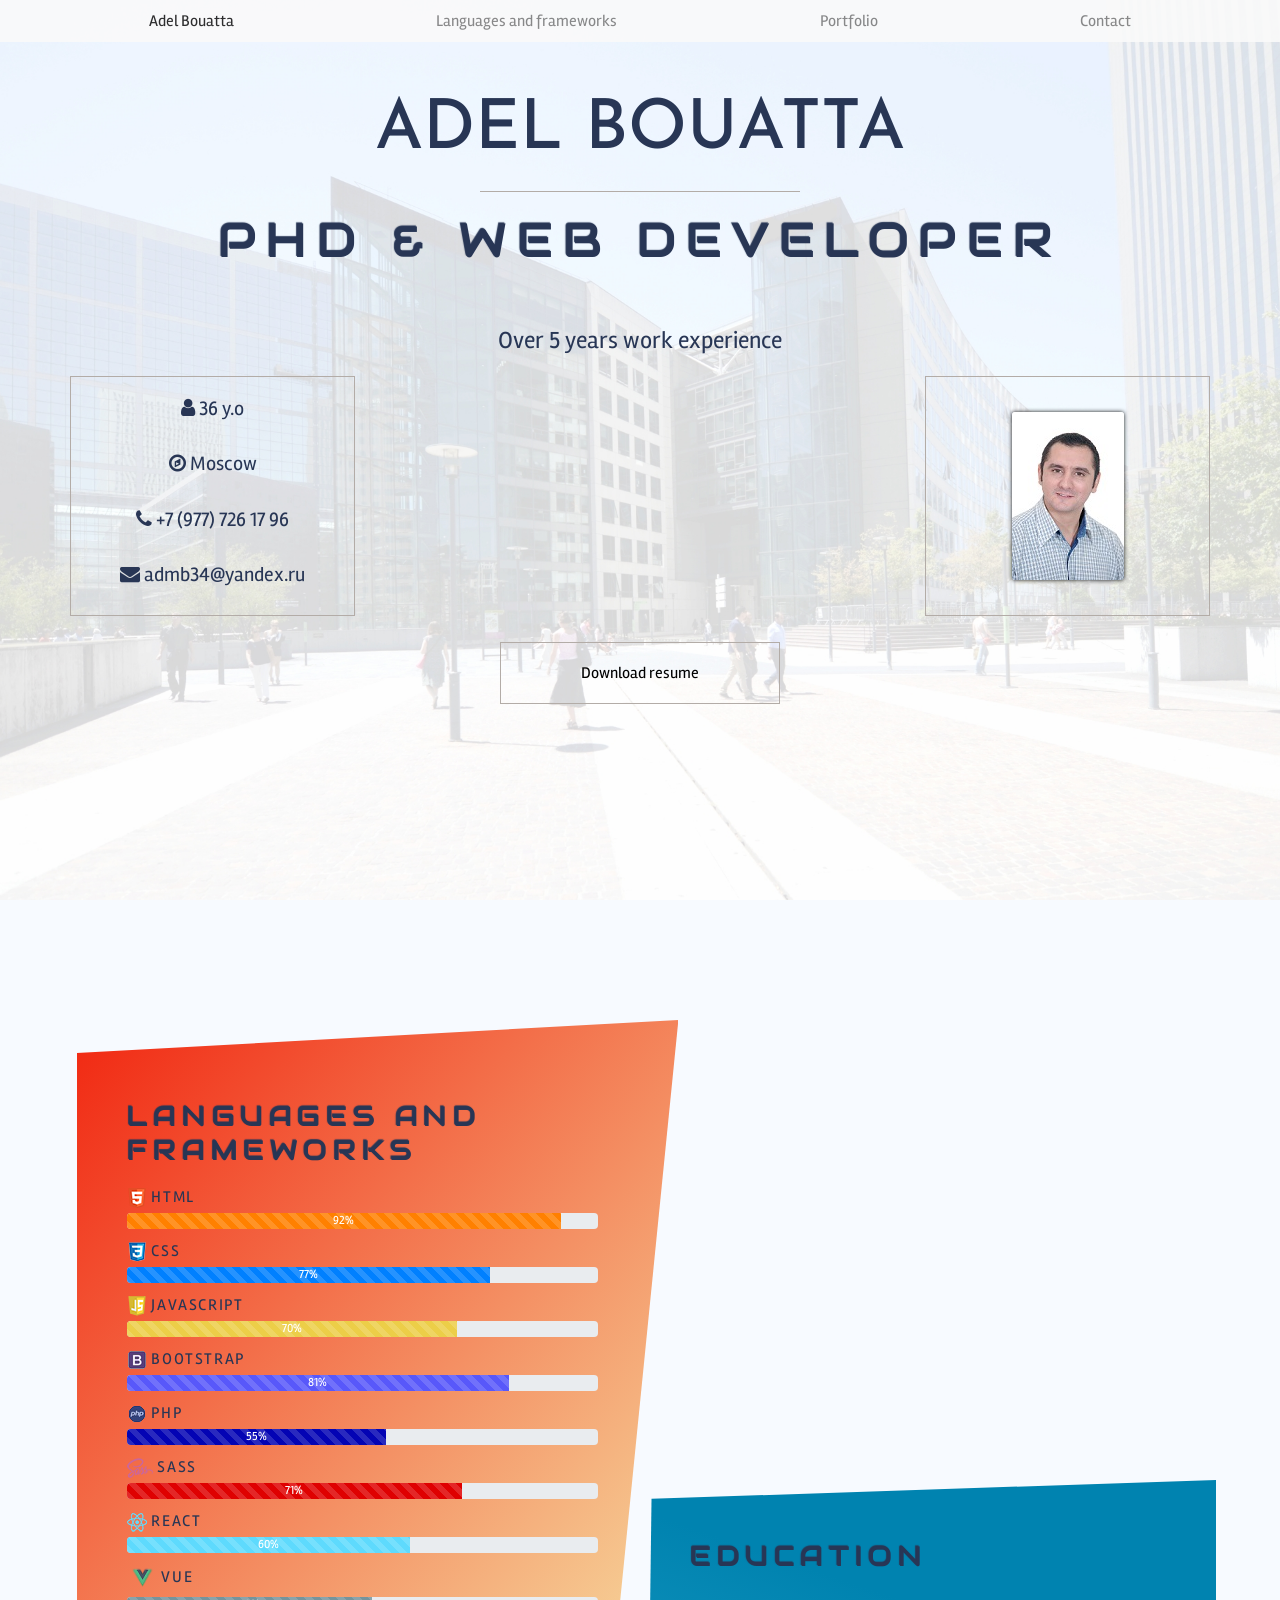
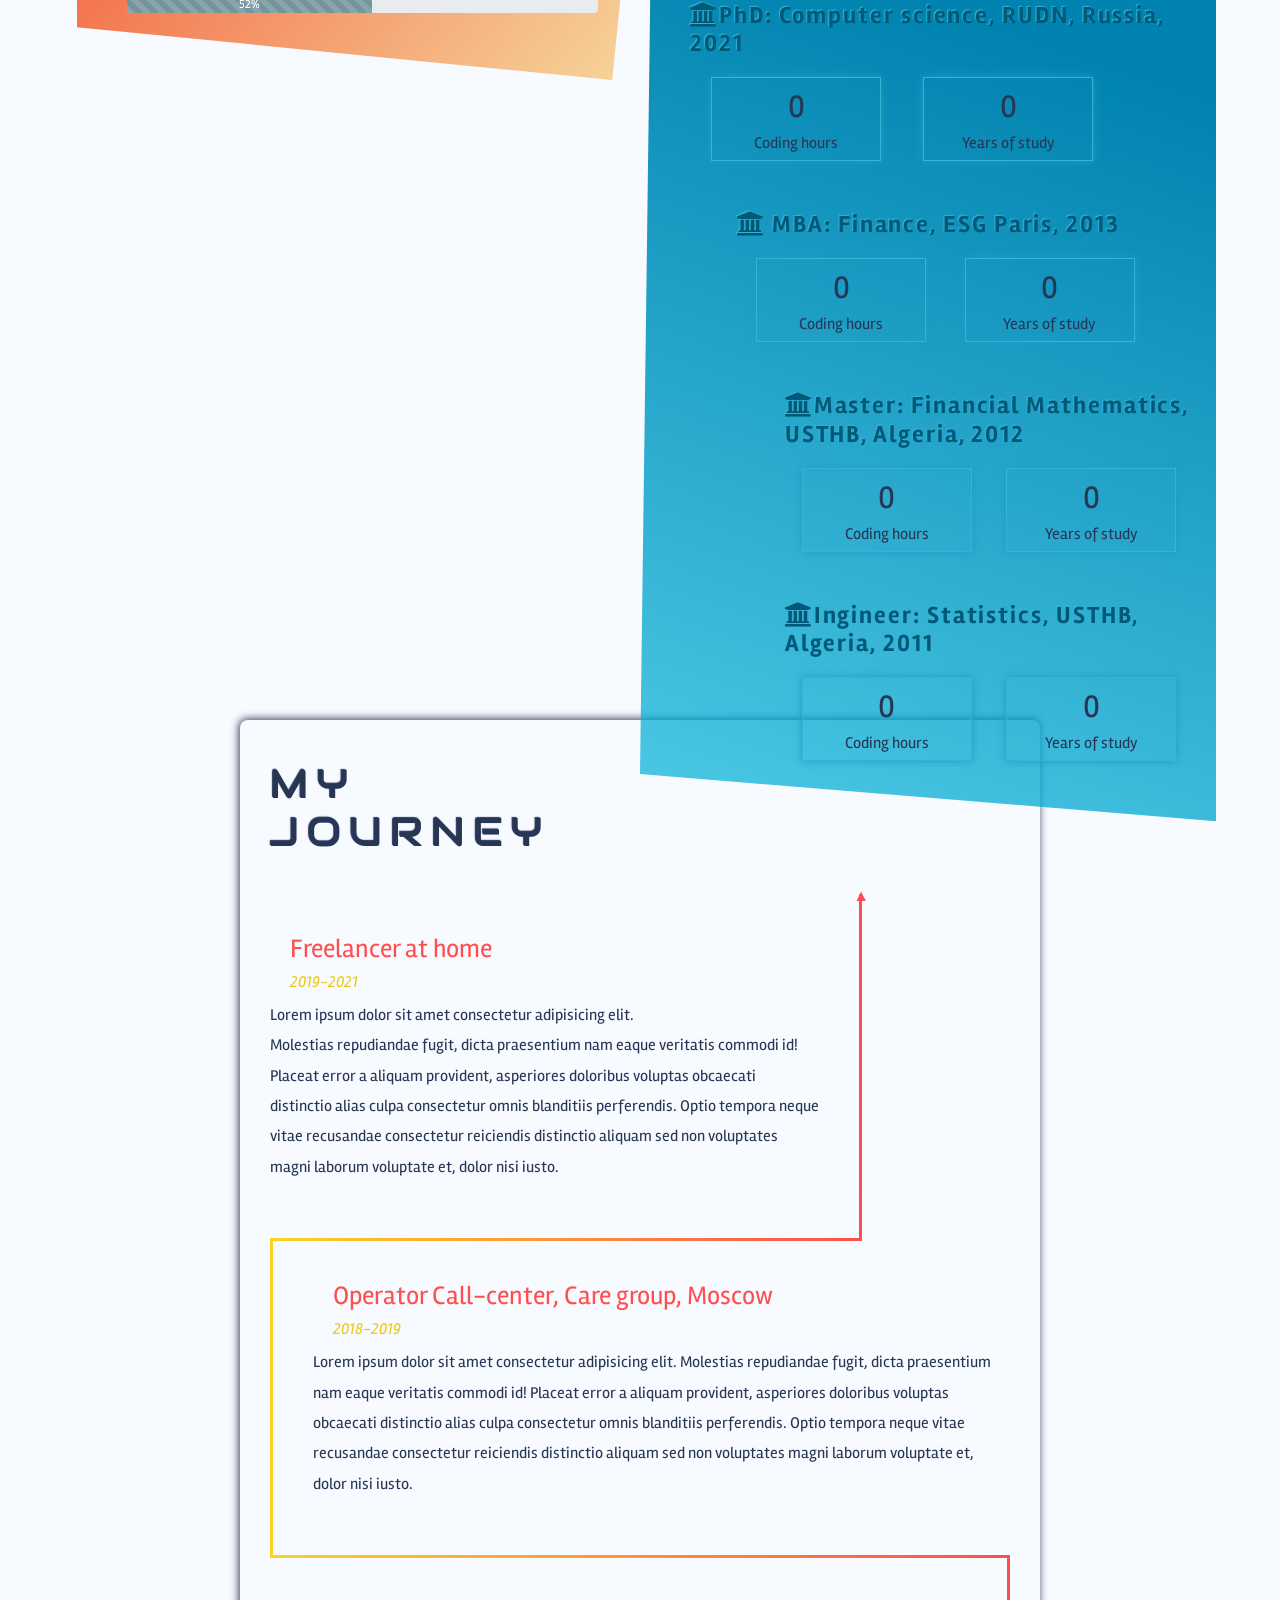
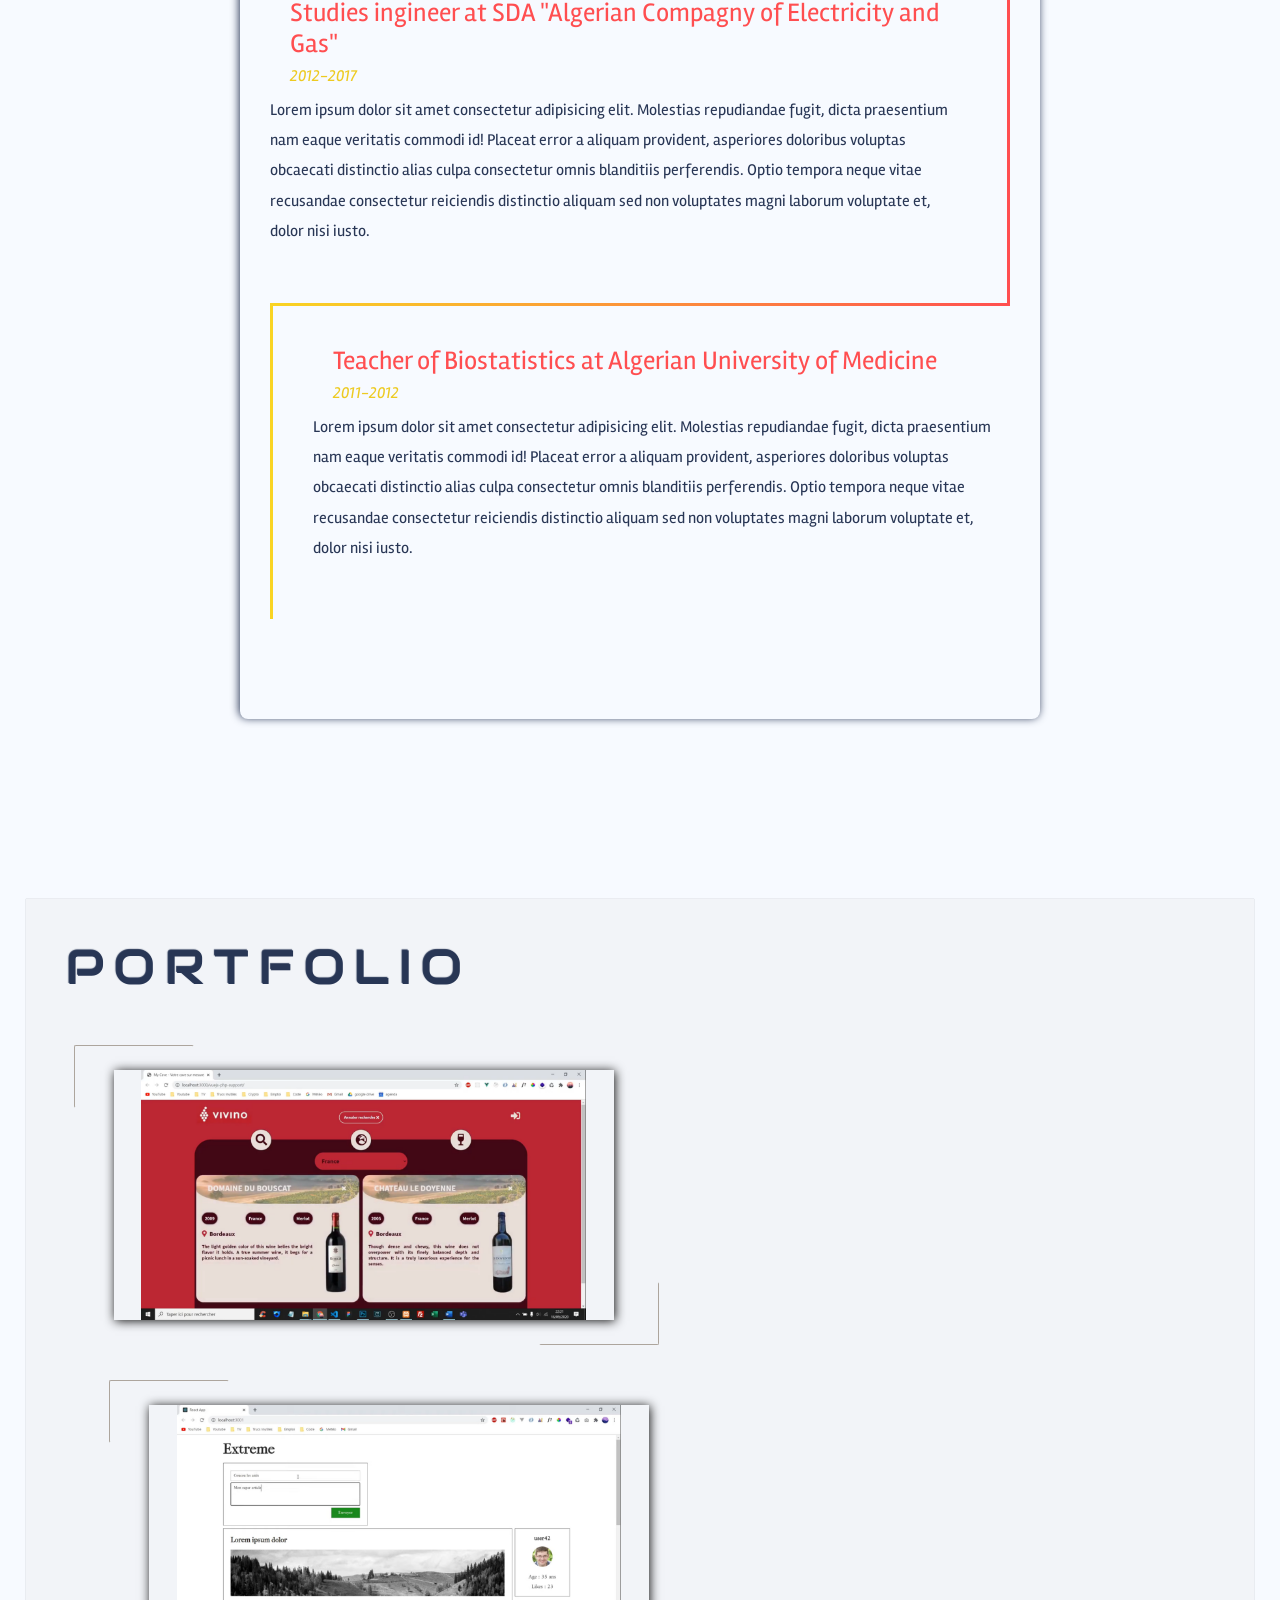
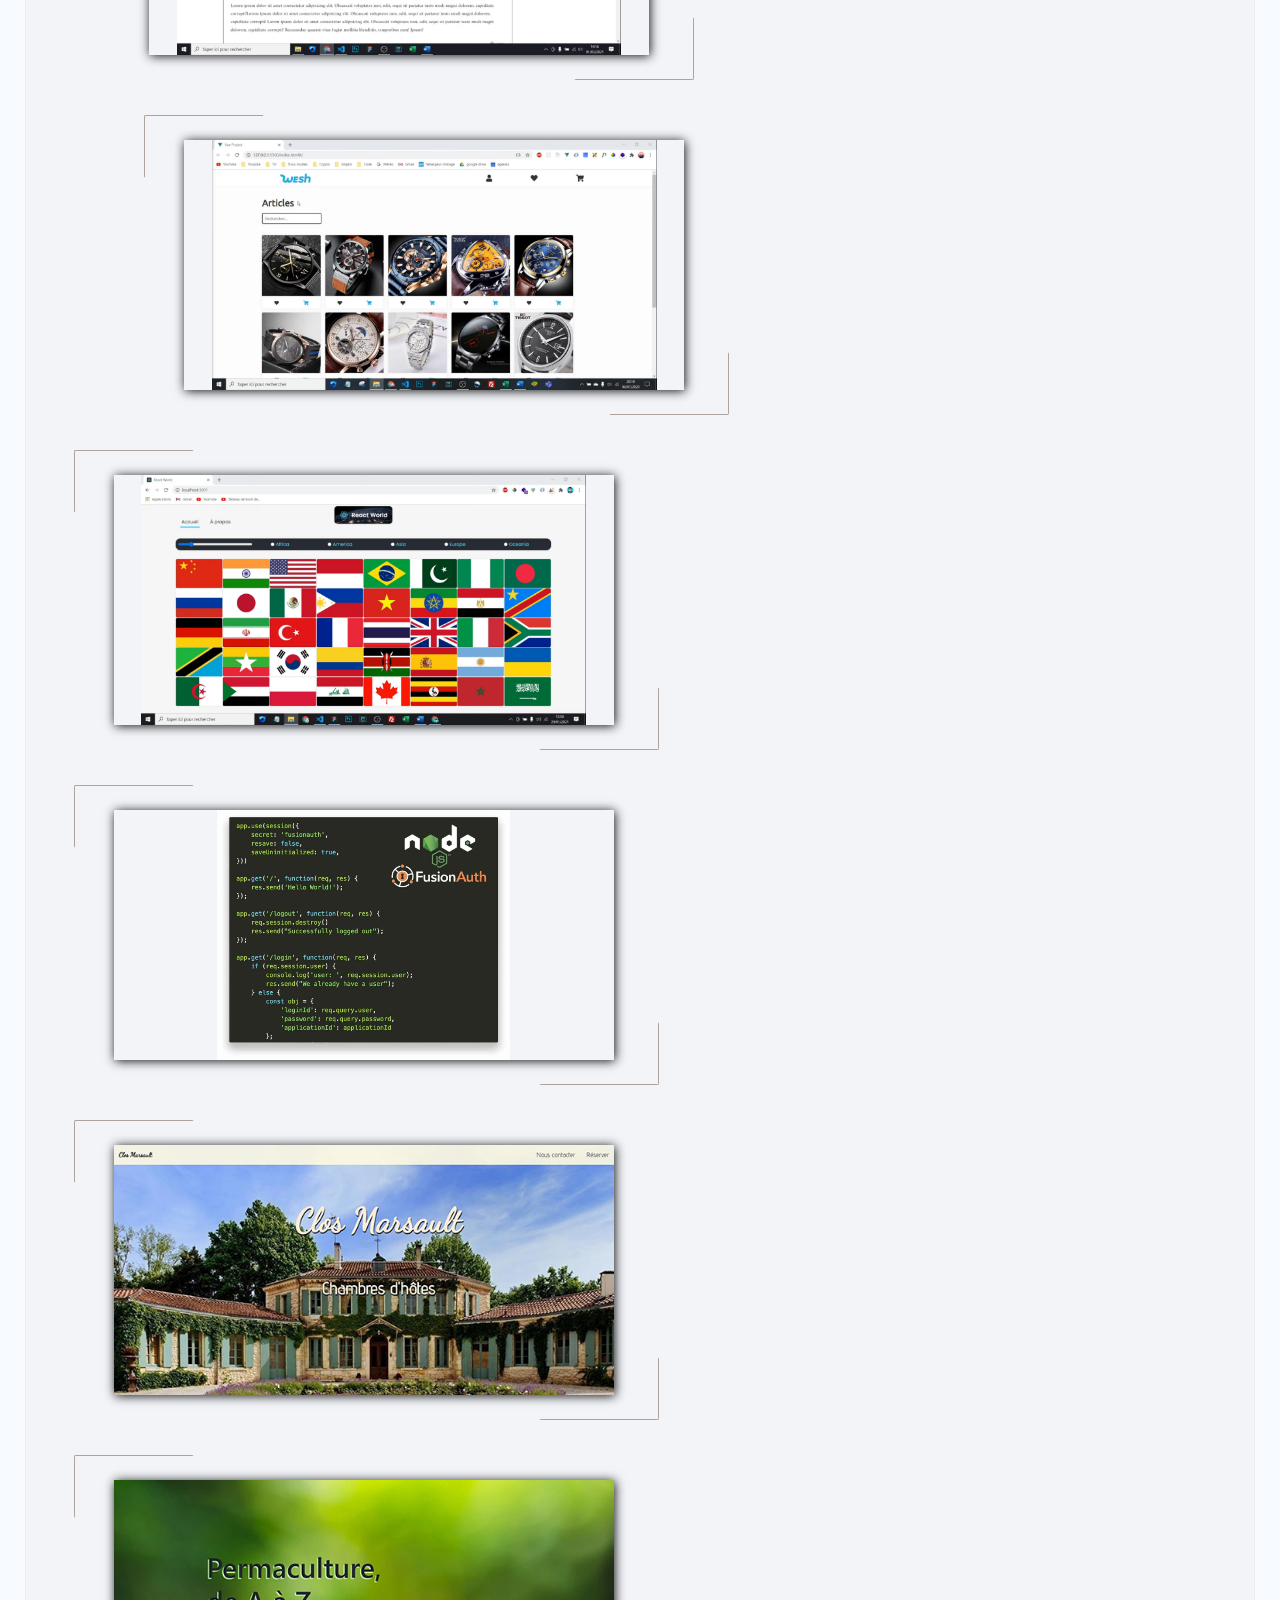
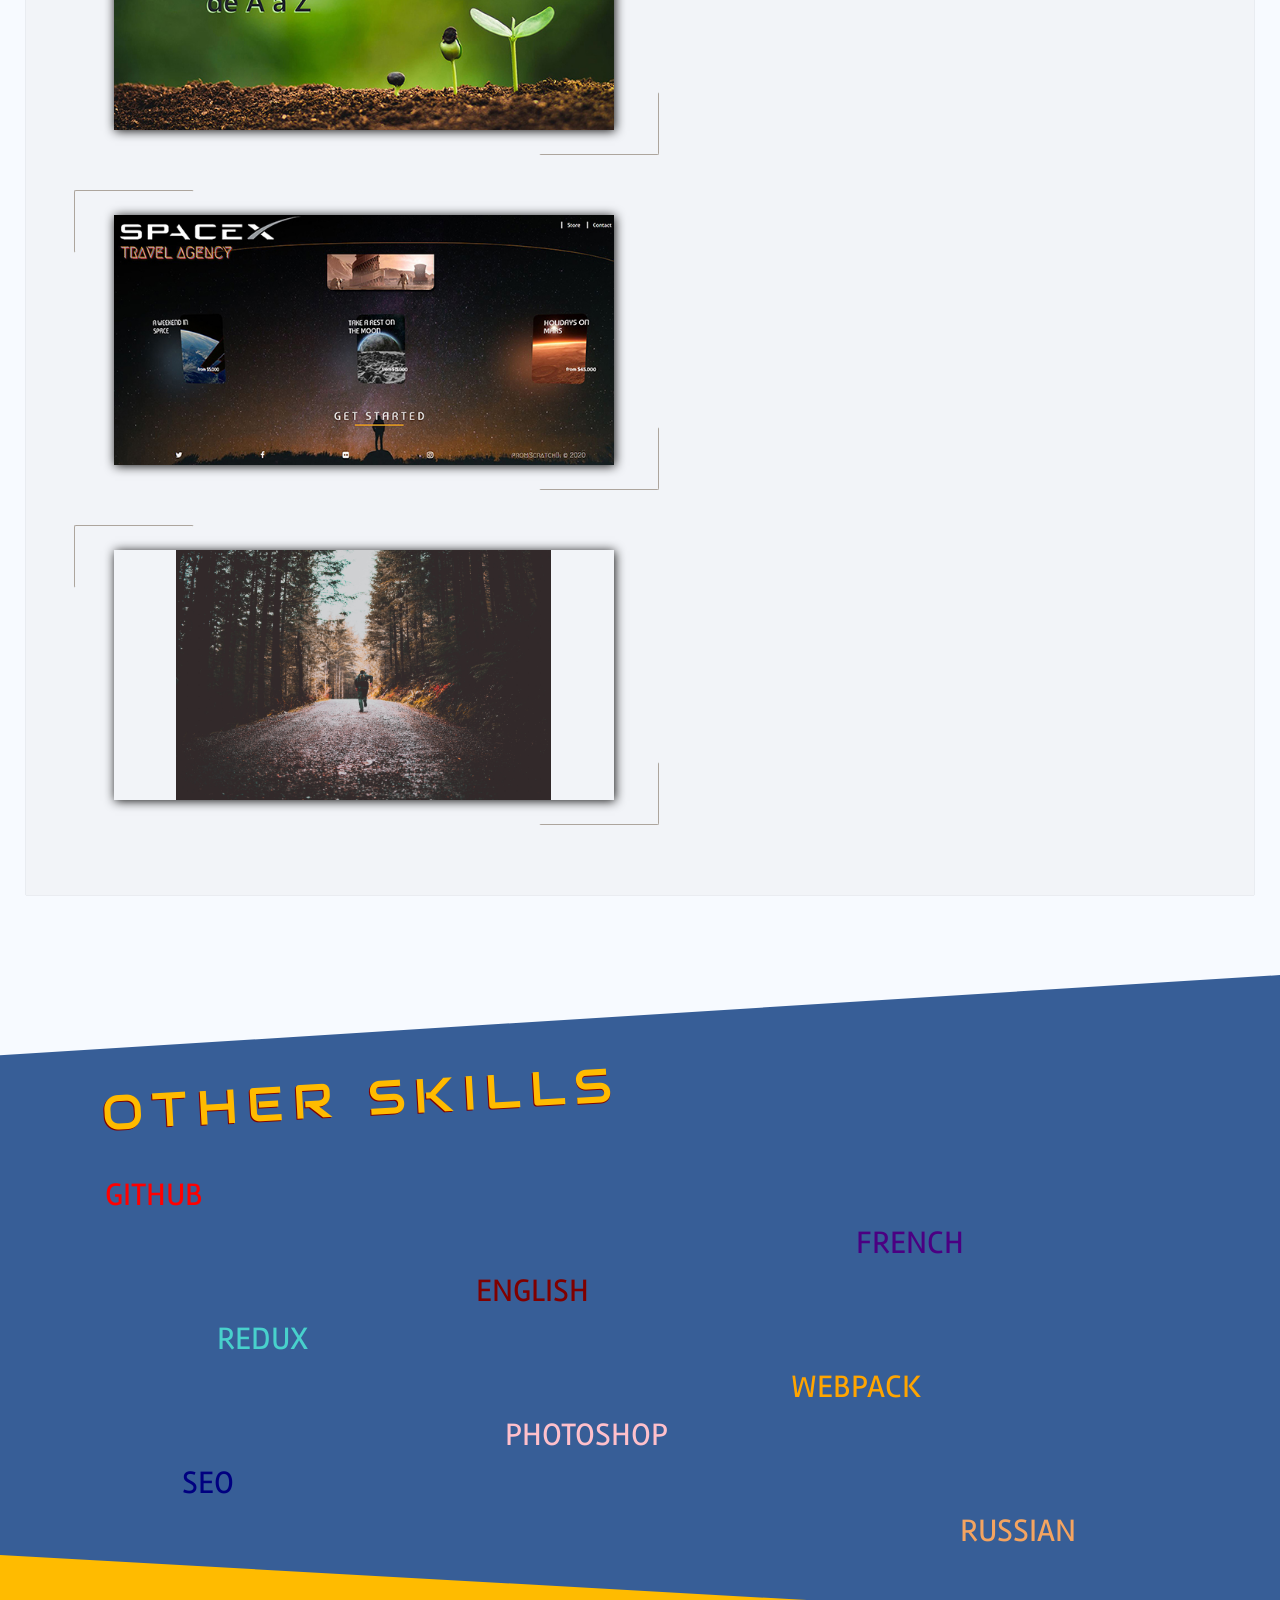
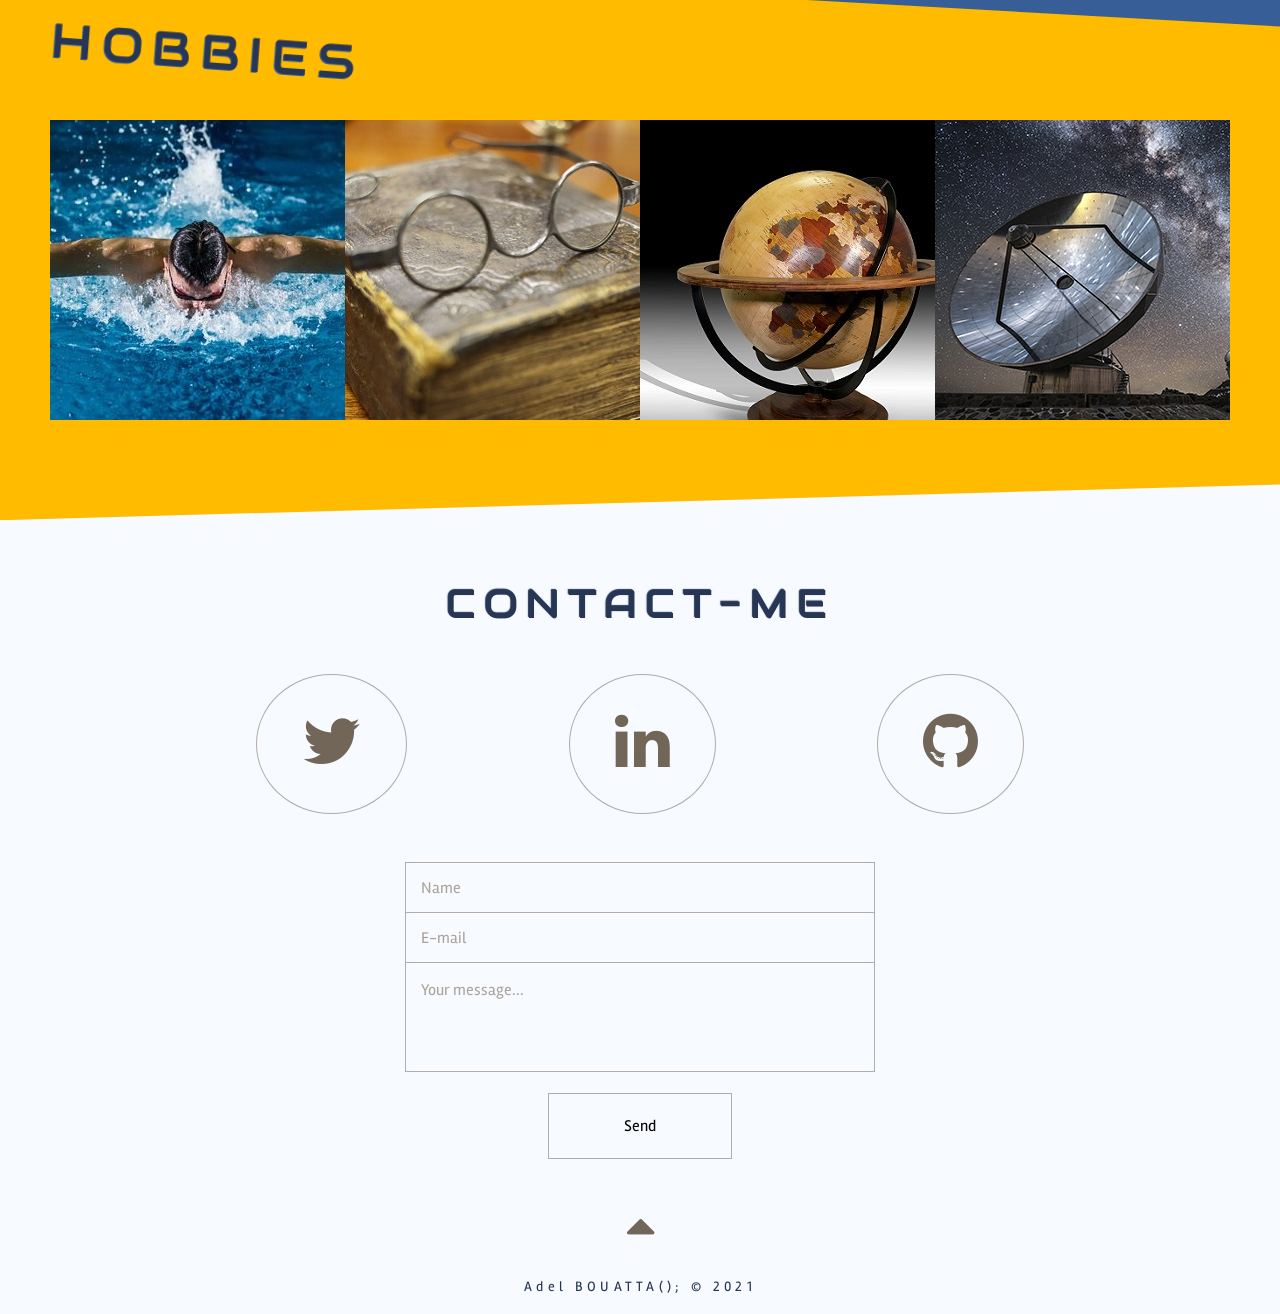
==== commit ecf4d5d6: "Add files via upload" ====
--- a/index.html
+++ b/index.html
@@ -5,7 +5,7 @@
   <meta name="viewport" content="width=device-width, initial-scale=1.0">
   <meta http-equiv="X-UA-Compatible" content="ie=edge">
 
-  <title>Adel BOUATTA Online_resume_Software-developer_Freelance_Front-end_CV_Website</title>
+  <title>Adel BOUATTA Online_resume_software-developer_Freelance_web-end_CV_Website</title>
 
   <link rel="shortcut icon" href="./media/laptop.svg">
   <link rel="stylesheet" href="./style.css">
@@ -47,7 +47,7 @@
           data-aos-offset="0"
           data-aos-delay="50"
           data-aos-duration="1000"
-          data-aos-once="false">Front-end Developer<br><h4>Over 5 years Work Experience</h4></h2>
+          data-aos-once="false">PhD & Web developer<br><h4>Over 5 years work experience</h4></h2>
 
       <div class="container">
         <div class="row presentation">
@@ -172,6 +172,28 @@
         </div>
       </div>
     </div>
+
+    <div class="aos-item" 
+        data-aos="fade-up"
+        data-aos-offset="100"
+        data-aos-delay="50"
+        data-aos-duration="1000"
+        data-aos-once="true">
+      <div id="occ">
+        <h4><i class="fa fa-university"></i>Master: Financial Mathematics, USTHB, Algeria, 2012</h4>
+        <div class="counter">
+          <div class="data">
+            <div class="counter-value" data-count="250">0</div>
+            <span>Coding hours</span>
+          </div>
+          <div class="data">
+            <div class="counter-value" data-count="1">0</div>
+            <span>Years of study</span>
+          </div>
+        </div>
+      </div>
+    </div>
+
 
     <div class="aos-item" 
         data-aos="fade-up"
@@ -225,7 +247,7 @@
               data-aos="zoom-out-up"
               data-aos-duration="500"
               data-aos-once="false">
-          <h4>Ingineer at SDA "Algerian Compagny of Electricity and Gas"</h4>
+          <h4>Studies ingineer at SDA "Algerian Compagny of Electricity and Gas"</h4>
           <h6>2012-2017</h6>
           <p>Lorem ipsum dolor sit amet consectetur adipisicing elit. Molestias repudiandae fugit, dicta praesentium nam eaque veritatis commodi id! Placeat error a aliquam provident, asperiores doloribus voluptas obcaecati distinctio alias culpa consectetur omnis blanditiis perferendis. Optio tempora neque vitae recusandae consectetur reiciendis distinctio aliquam sed non voluptates magni laborum voluptate et, dolor nisi iusto.</p>
         </div>
@@ -257,7 +279,7 @@
           </div>
         </div>
         <div class="legende">
-          <h4><img src="./media/vue.png" alt="vue"> <img src="./media/php.png" alt="php"> SPA/ PHP, MySQL & Vue</h4>
+          <h4><img src="./media/vue.png" alt="vue"> <img src="./media/php.png" alt="php"> Project PHP, MySQL & Vue</h4>
           <p>Lorem ipsum dolor sit, amet consectetur adipisicing elit. Non, exercitationem culpa eligendi quas doloremque animi facilis cum ad necessitatibus odio neque</p>
           <a href="https://github.com/adelwebdev/VuePhpMySQL_Final" target="_blank"><h5><i class="fa fa fa-github"></i> > Source code</h5></a>
         </div>
@@ -272,7 +294,7 @@
           </div>
         </div>
         <div class="legende">
-          <h4><img src="./media/redux.png" alt="html"> <img src="./media/react.png" alt="css"> App with Redux.js</h4>
+          <h4><img src="./media/redux.png" alt="html"> <img src="./media/react.png" alt="css"> Project Redux.js</h4>
           <p>Lorem ipsum dolor sit, amet consectetur adipisicing elit. Non, exercitationem culpa eligendi quas doloremque animi facilis cum ad necessitatibus odio neque</p>
           <a href="https://github.com/adelwebdev/ReduxFinal" target="_blank"><h5><i class="fa fa fa-github"></i> > Source code</h5></a>
         </div>
@@ -287,7 +309,7 @@
           </div>
         </div>
         <div class="legende">
-          <h4><img src="./media/vue.png" alt="html"> <img src="./media/css.png" alt="css"> App with Vue.js</h4>
+          <h4><img src="./media/vue.png" alt="html"> <img src="./media/css.png" alt="css"> Project Vue.js</h4>
           <p>Lorem ipsum dolor sit, amet consectetur adipisicing elit. Non, exercitationem culpa eligendi quas doloremque animi facilis cum ad necessitatibus odio neque</p>
           <a href="https://github.com/adelwebdev/Vue.js-first" target="_blank"><h5><i class="fa fa fa-github"></i> > Source code</h5></a>
         </div>
@@ -303,7 +325,7 @@
           </div>
         </div>
         <div class="legende">
-          <h4><img src="./media/react.png" alt="html"> <img src="./media/sass.png" alt="css"> App with React.js</h4>
+          <h4><img src="./media/react.png" alt="html"> <img src="./media/sass.png" alt="css"> Project React.js</h4>
           <p>Lorem ipsum dolor sit, amet consectetur adipisicing elit. Non, exercitationem culpa eligendi quas doloremque animi facilis cum ad necessitatibus odio neque</p>
           <a href="https://github.com/adelwebdev/reactFlag_final" target="_blank"><h5><i class="fa fa fa-github"></i> > Source code</h5></a>
         </div>
@@ -318,7 +340,7 @@
           </div>
         </div>
         <div class="legende">
-          <h4><img src="./media/js.png" alt="html"> <img src="./media/nodejs.png" alt="css"> RestAPI with Node.js</h4>
+          <h4><img src="./media/js.png" alt="html"> <img src="./media/nodejs.png" alt="css"> Project RestAPI Node.js</h4>
           <p>Lorem ipsum dolor sit, amet consectetur adipisicing elit. Non, exercitationem culpa eligendi quas doloremque animi facilis cum ad necessitatibus odio neque</p>
           <a href="https://github.com/adelwebdev/NodeApi" target="_blank"><h5><i class="fa fa fa-github"></i> > Source code</h5></a>
         </div>
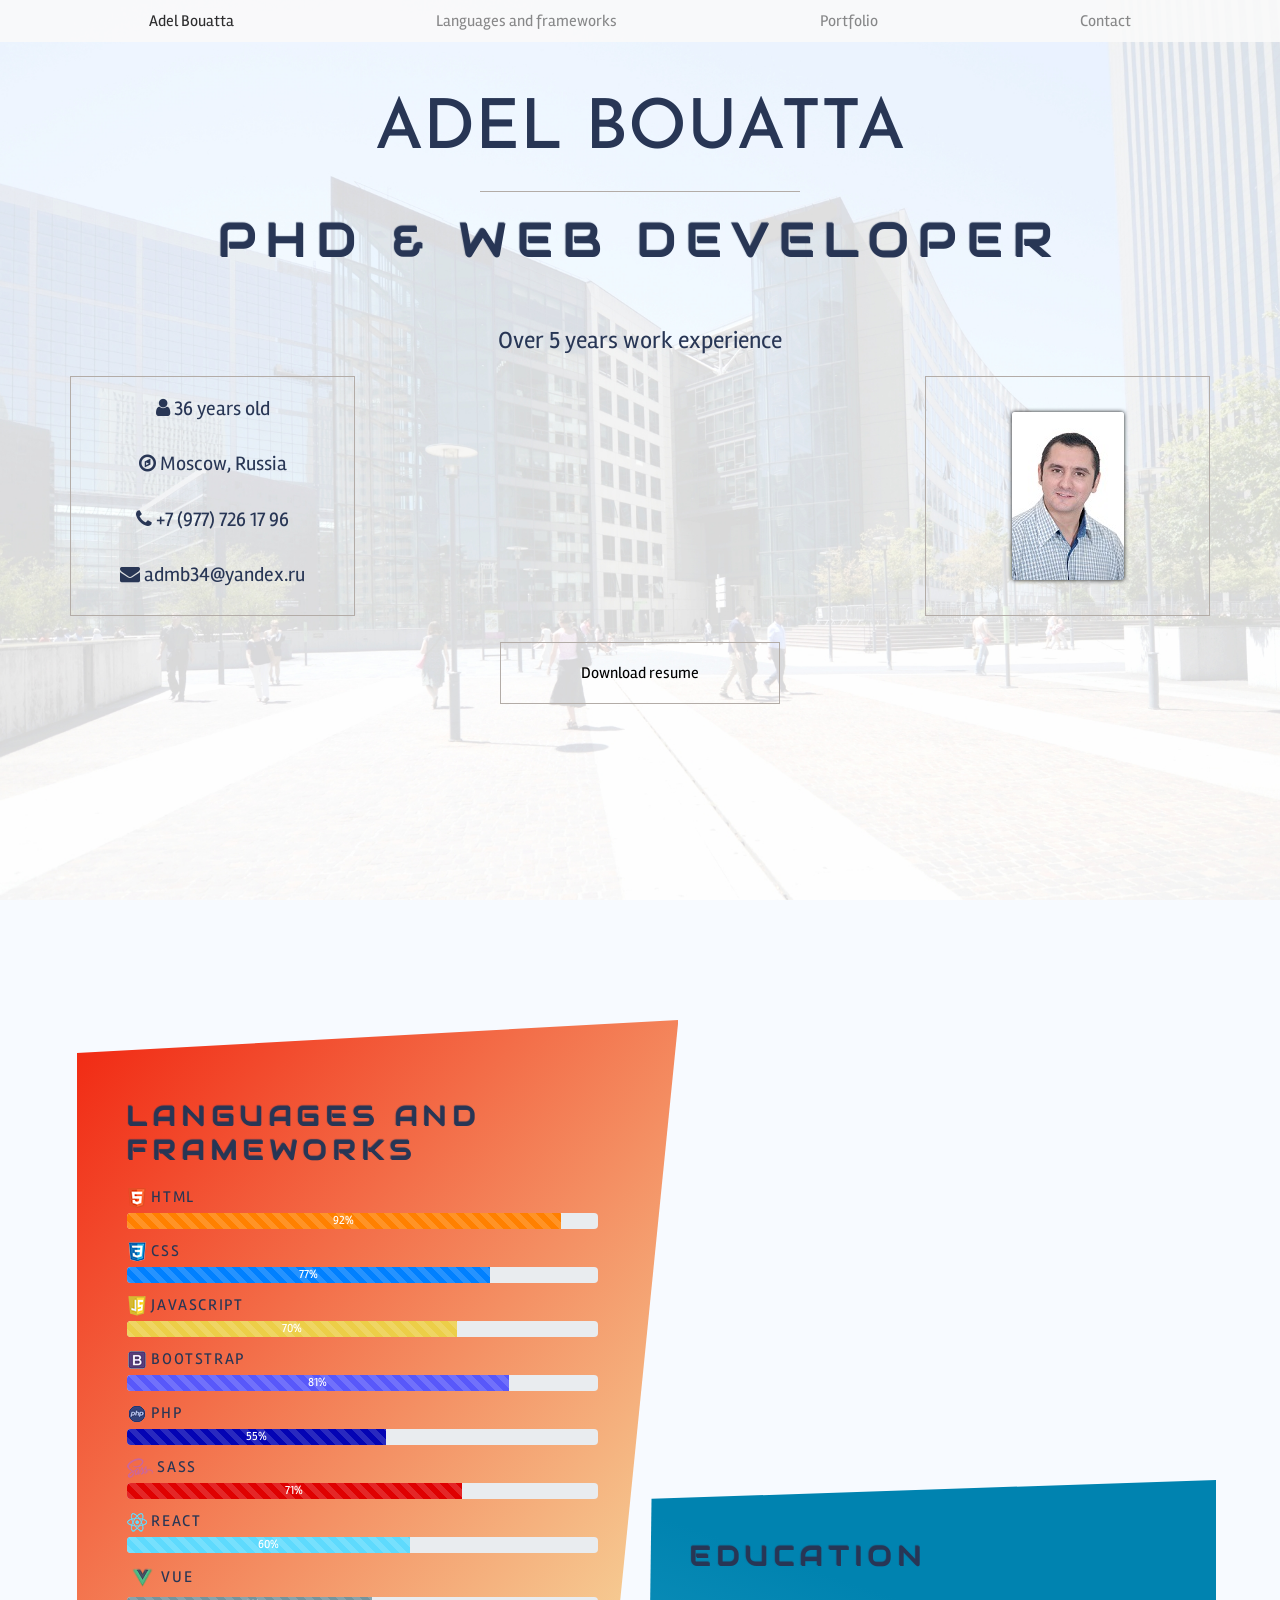
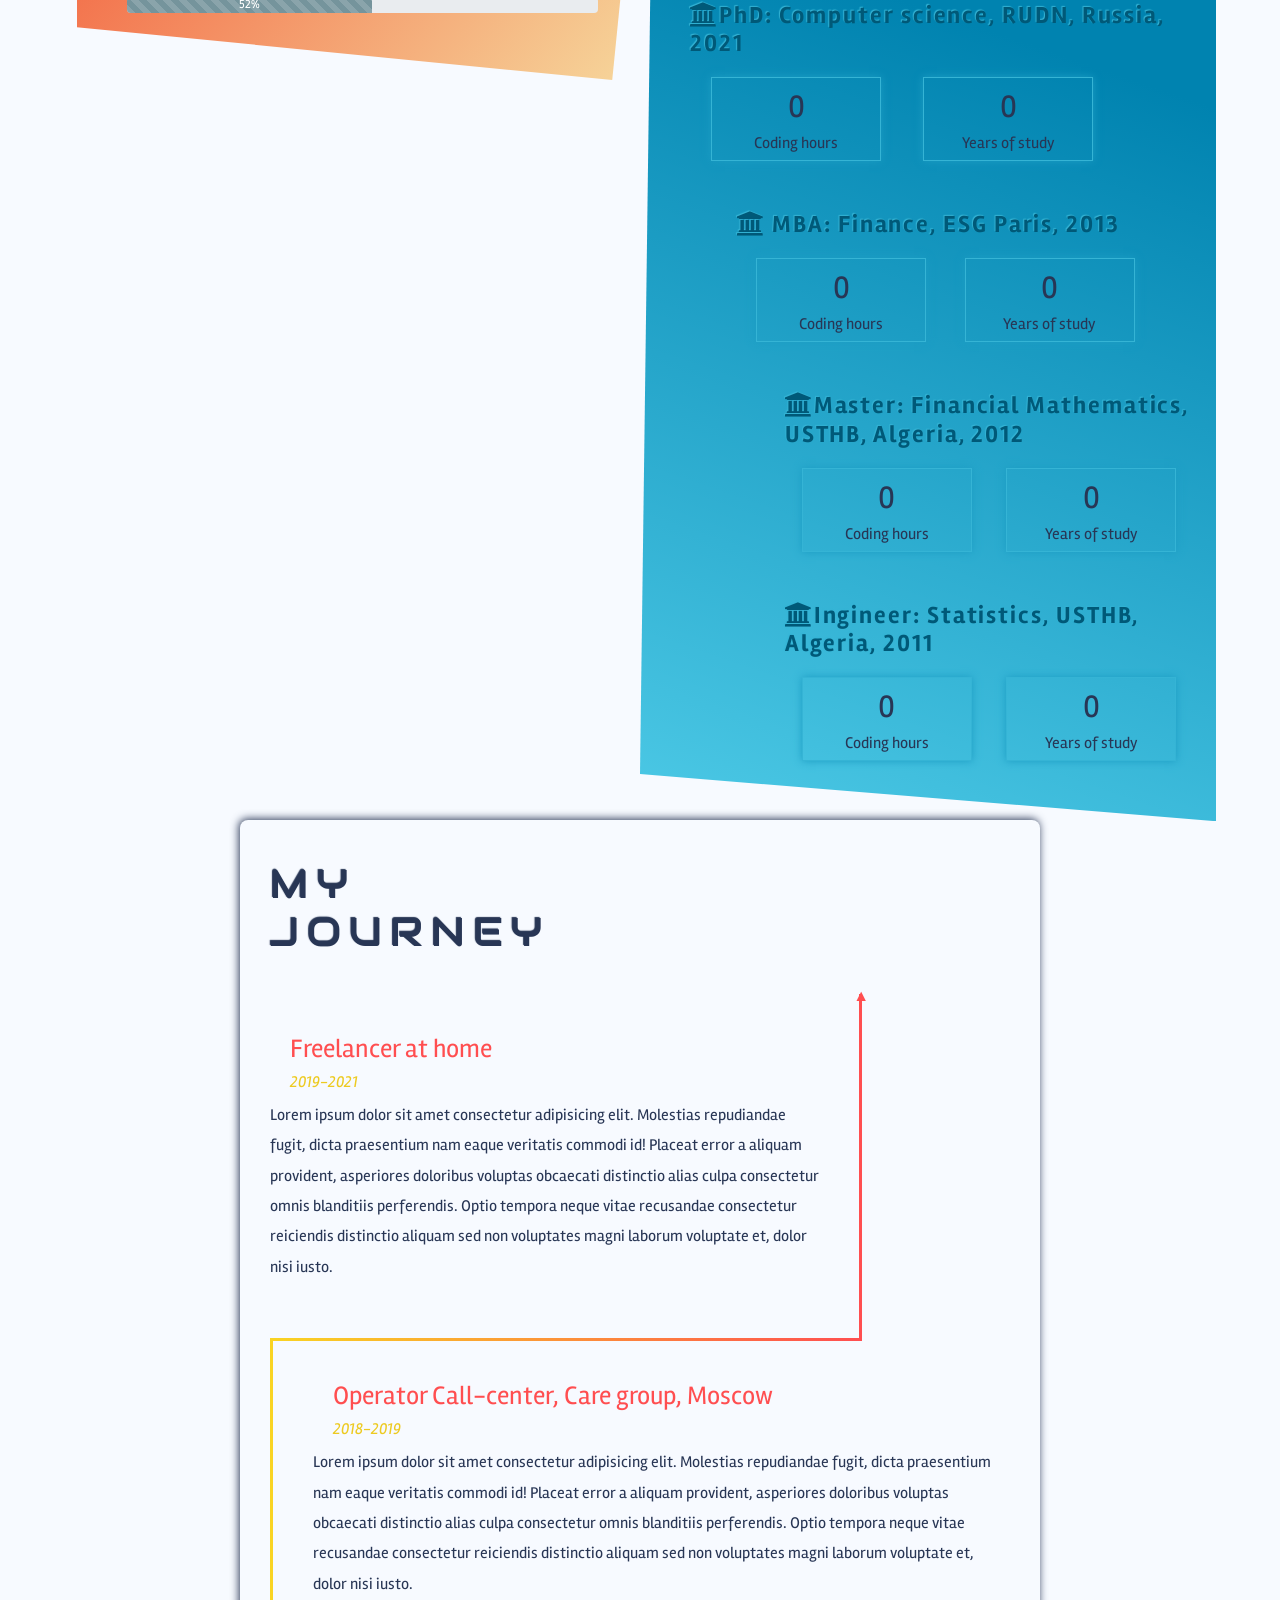
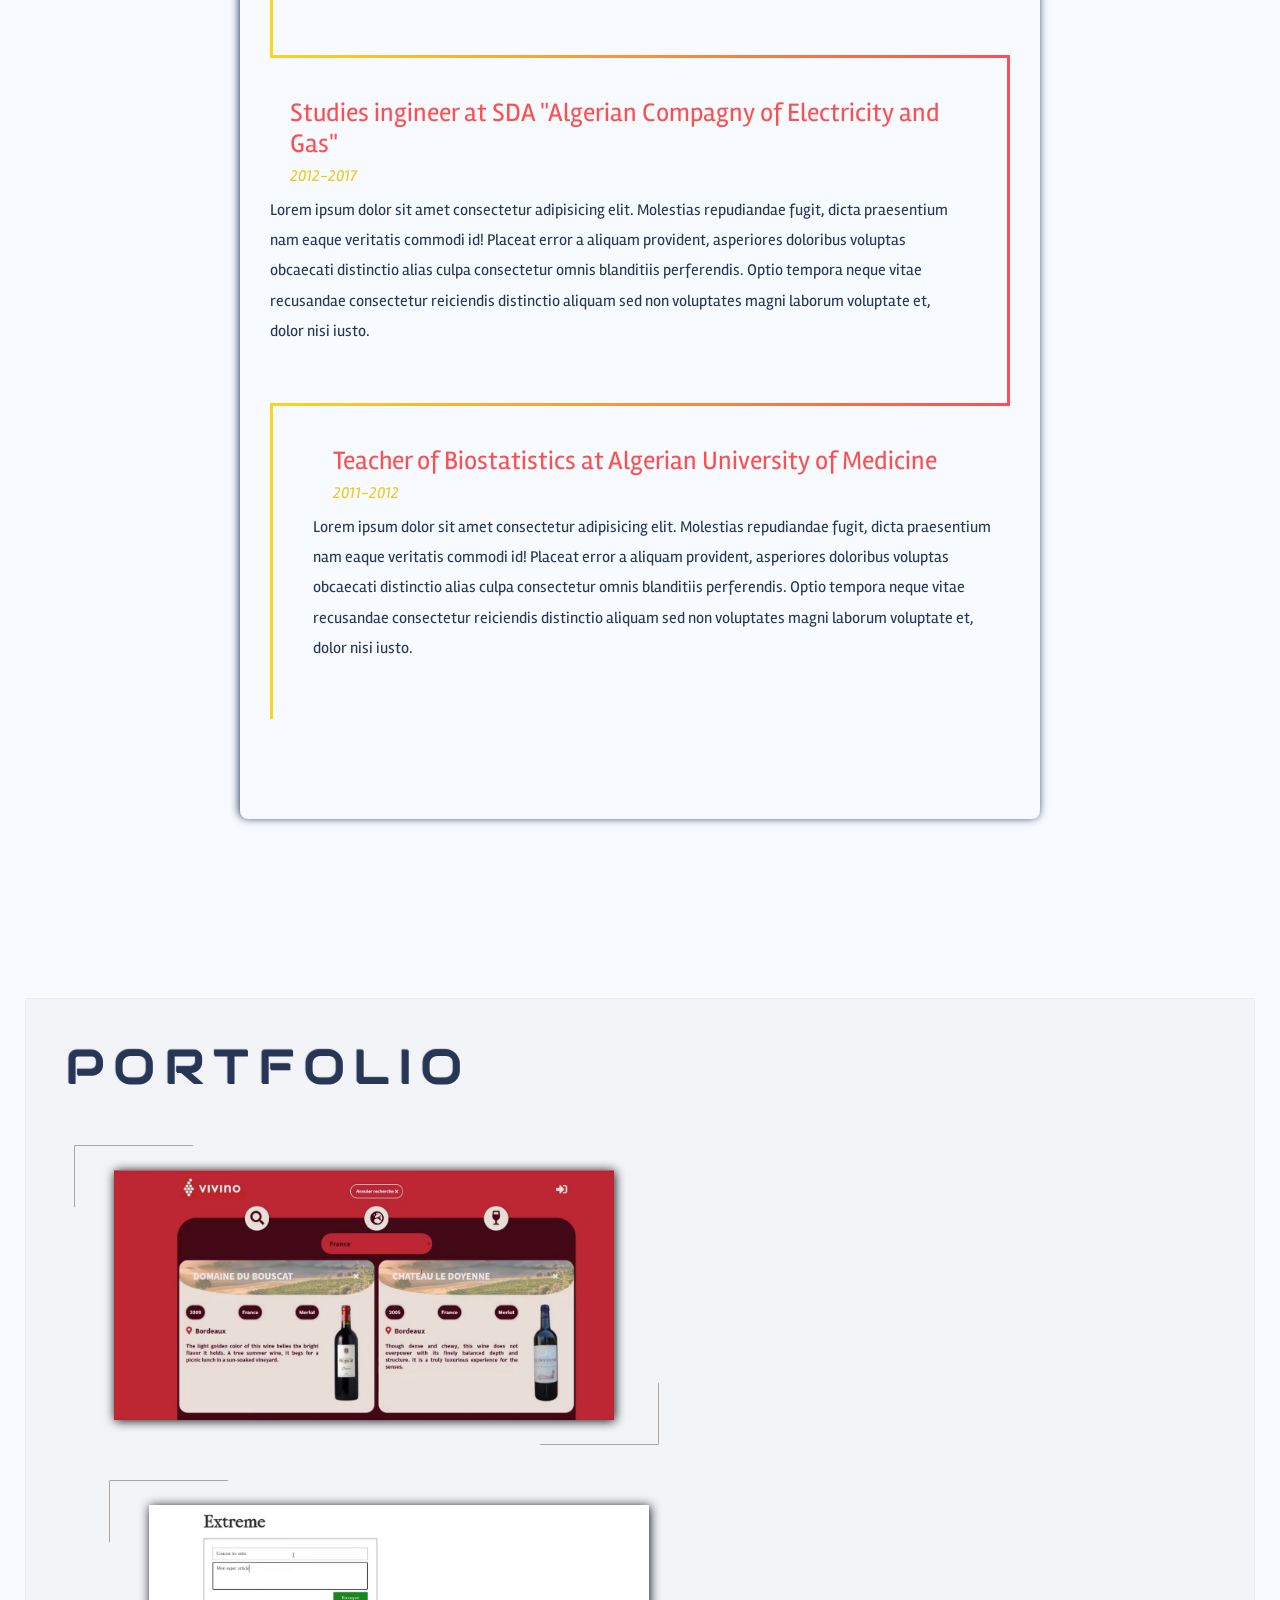
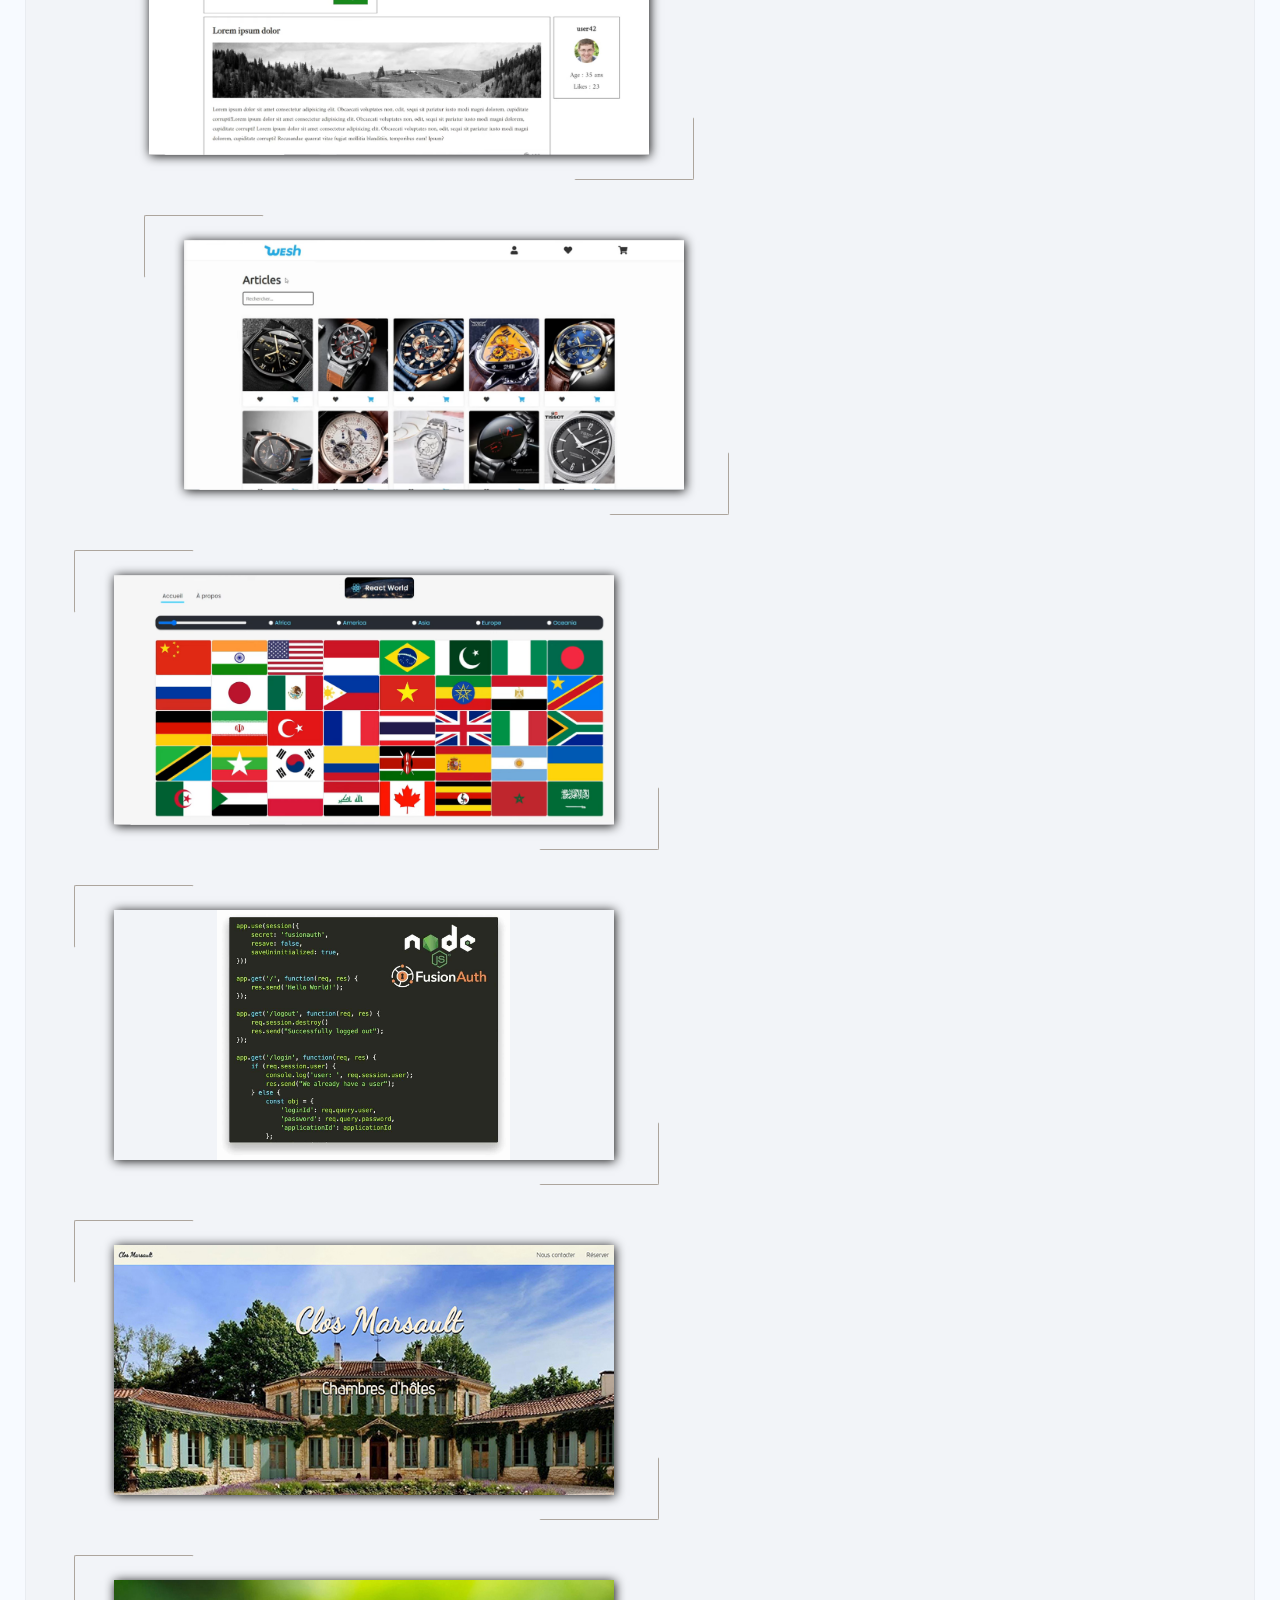
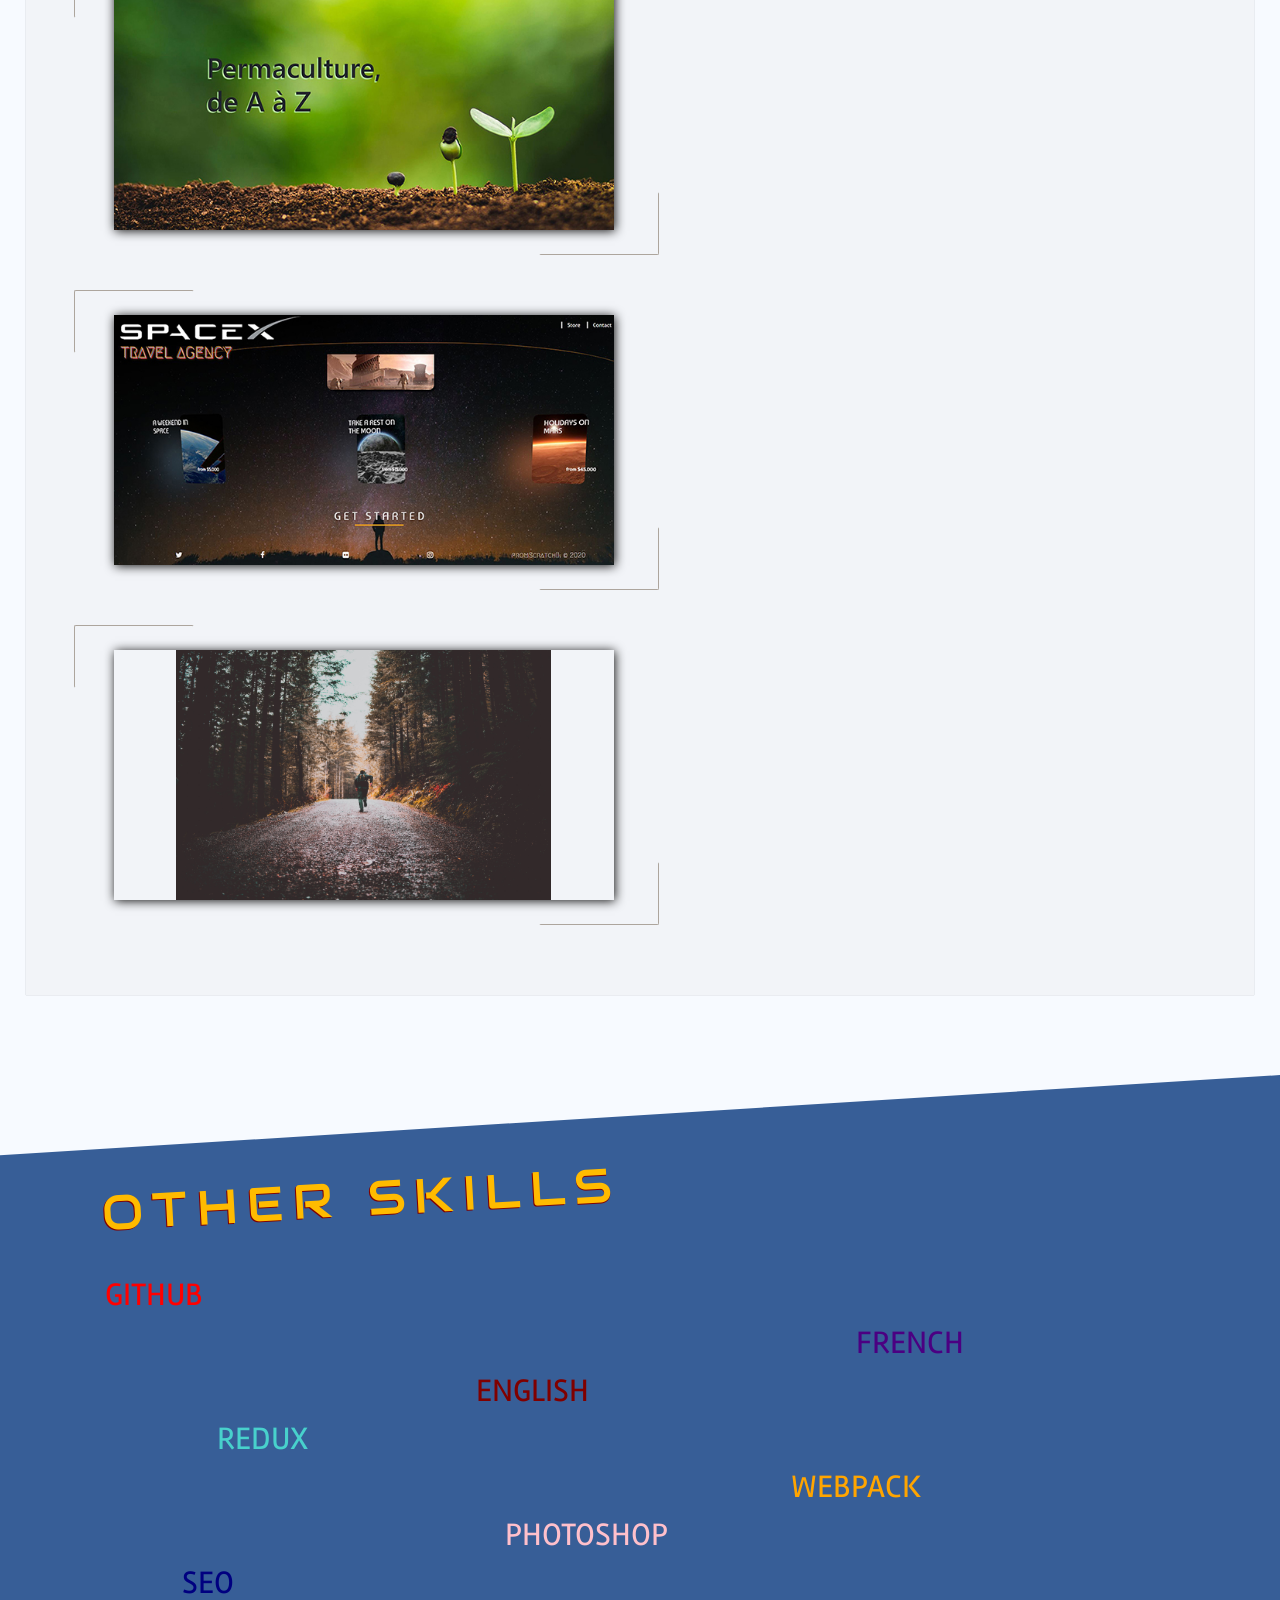
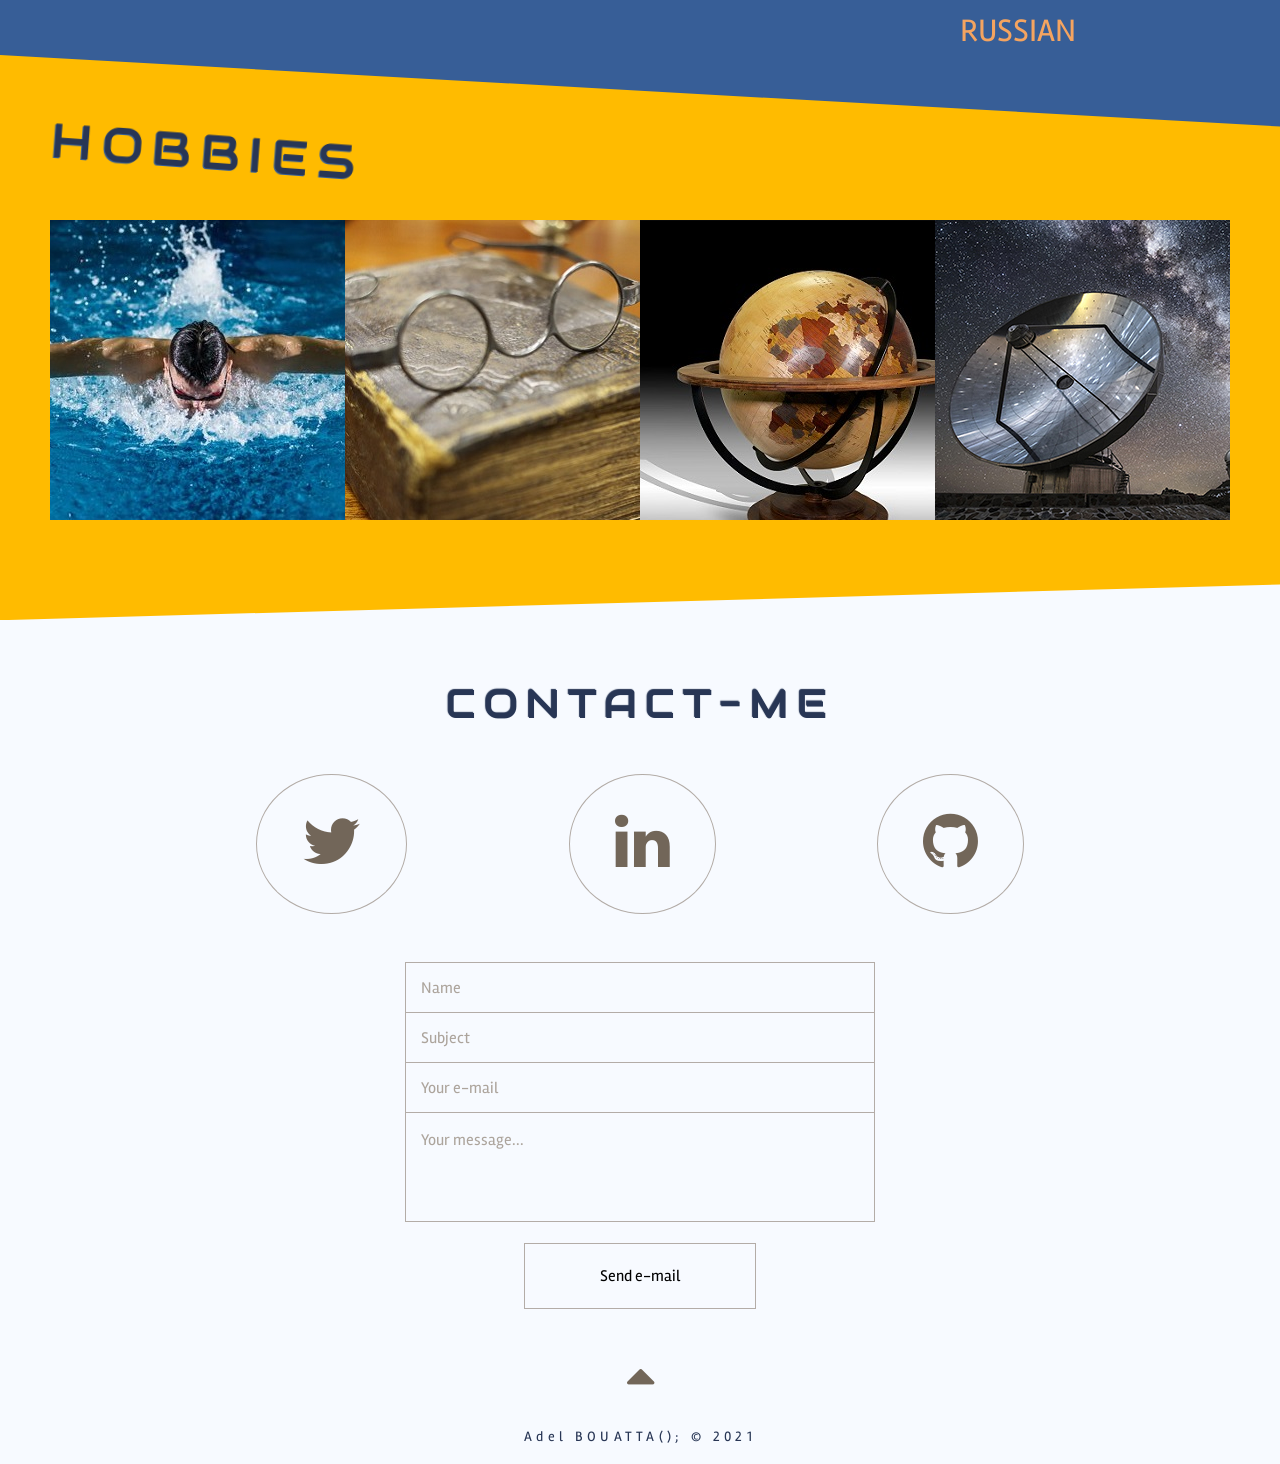
==== commit 6a16f40c: "Add files via upload" ====
--- a/index.html
+++ b/index.html
@@ -52,8 +52,8 @@
       <div class="container">
         <div class="row presentation">
           <div class="col-6 col-md-3 infos">
-            <h5><i class="fa fa-user"></i> 36 y.o</h5>
-            <h5><i class="fa fa-compass"></i> Moscow</h5>
+            <h5><i class="fa fa-user"></i> 36 years old</h5>
+            <h5><i class="fa fa-compass"></i> Moscow, Russia</h5>
             <h5><i class="fa fa-phone"></i> +7 (977) 726 17 96</h5>
             <h5><i class="fa fa-envelope"></i> admb34@yandex.ru</h5>   
         </div>
@@ -554,18 +554,22 @@
     </div>
 
     <div class="form-container">
-      <form id="reused_form">
+      <form id="reused_form" action="contactform.php" method="post">
         <div>
           <input id="name" type="text" name="name" placeholder="Name" required class="validate">
         </div>
         <div>
-          <input id="email" type="email" name="email" placeholder="E-mail" required class="validate">
-        </div>
+          <input id="subject" type="text" name="subject" placeholder="Subject" required class="validate">
+        </div>
+        <div>
+          <input id="email" type="text" name="mail" placeholder="Your e-mail" required class="validate">
+        </div>
+        <!-- or input type="email" for the mail input -->
         <div>
           <textarea id="message" name="message" placeholder="Your message..." class="validate" ></textarea>
         </div>
         <div>
-          <button class="form-button" type="submit">Send</button>
+          <button class="form-button" name="submit" type="submit">Send e-mail</button>
         </div>
       </form>
 
--- a/style.css
+++ b/style.css
@@ -157,7 +157,7 @@
 /* ********************** PARCOURS *************************** */
 #parcours {
   max-width: 800px;
-  margin: 640px auto 180px auto;
+  margin: 740px auto 180px auto;
   padding: 40px 30px 100px 30px;
   background: url(./media/parcours.jpg) no-repeat fixed 50% 50%;
   background-size: cover;
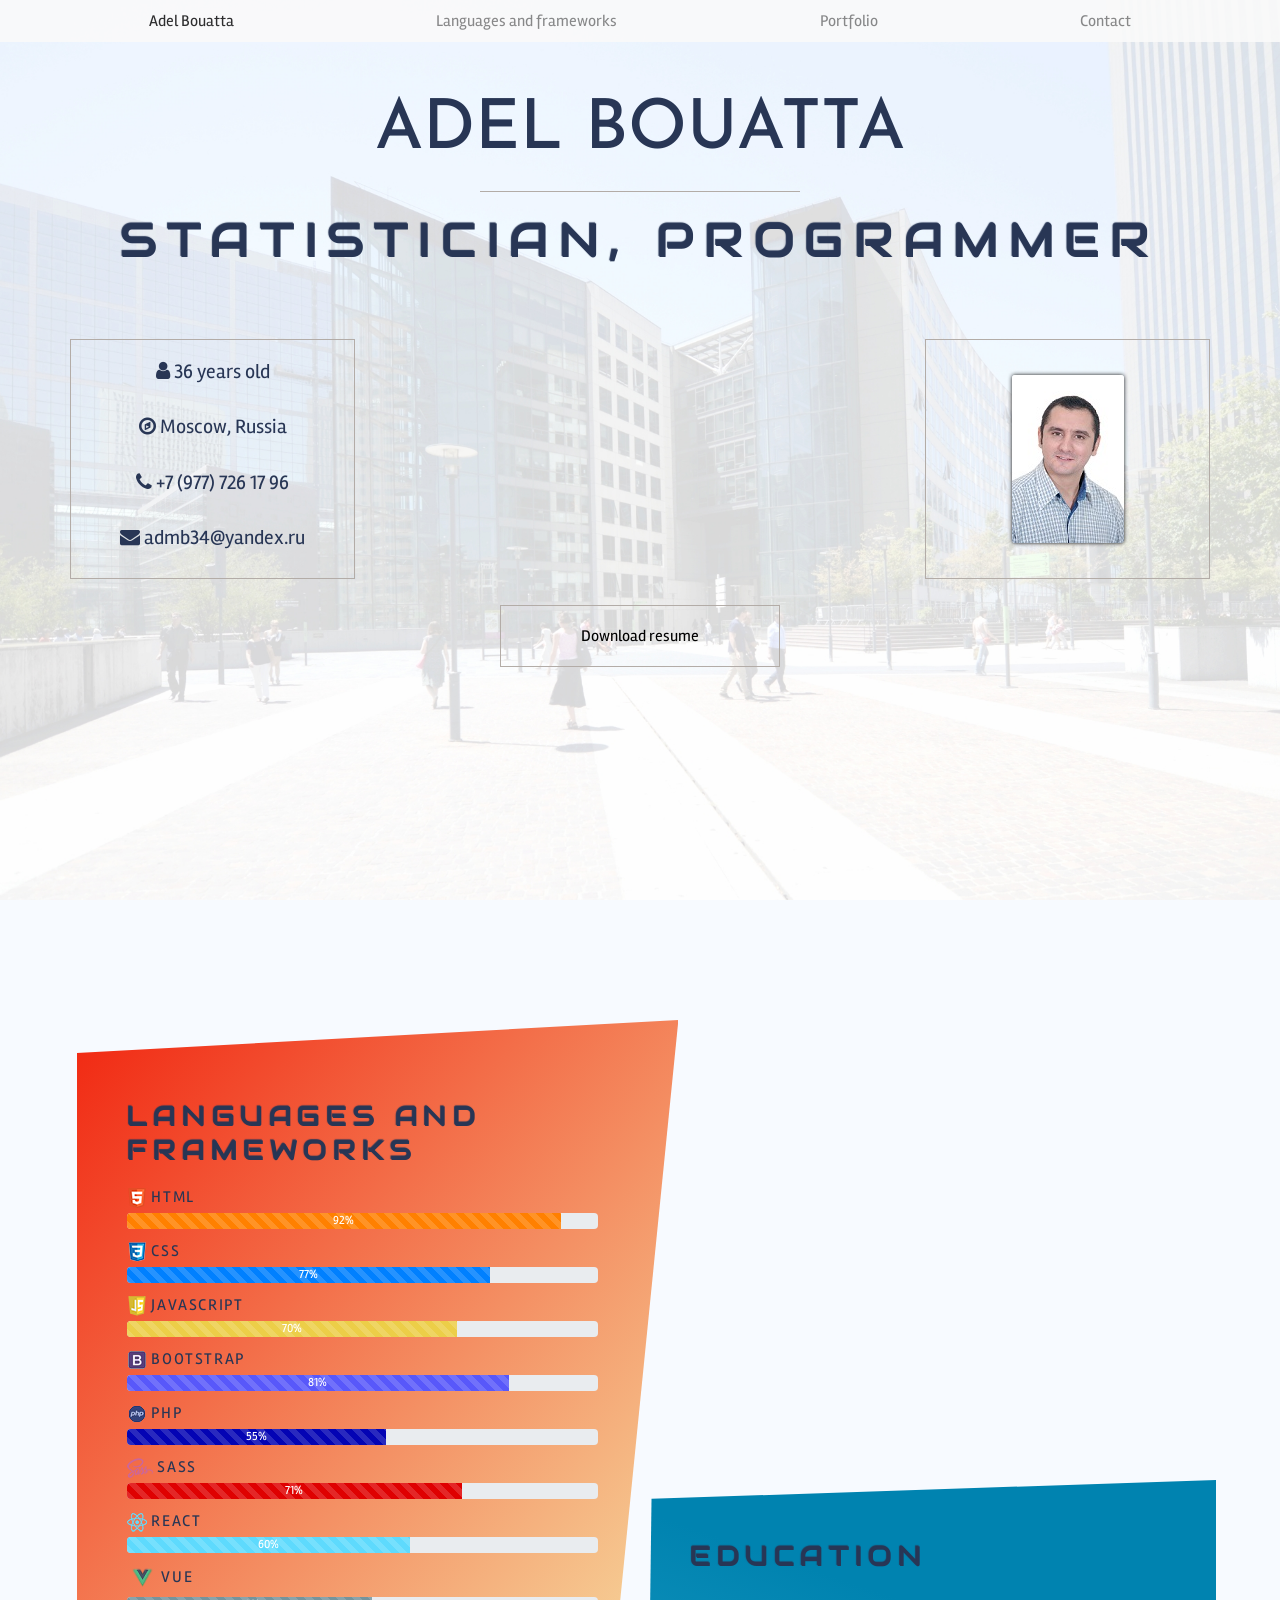
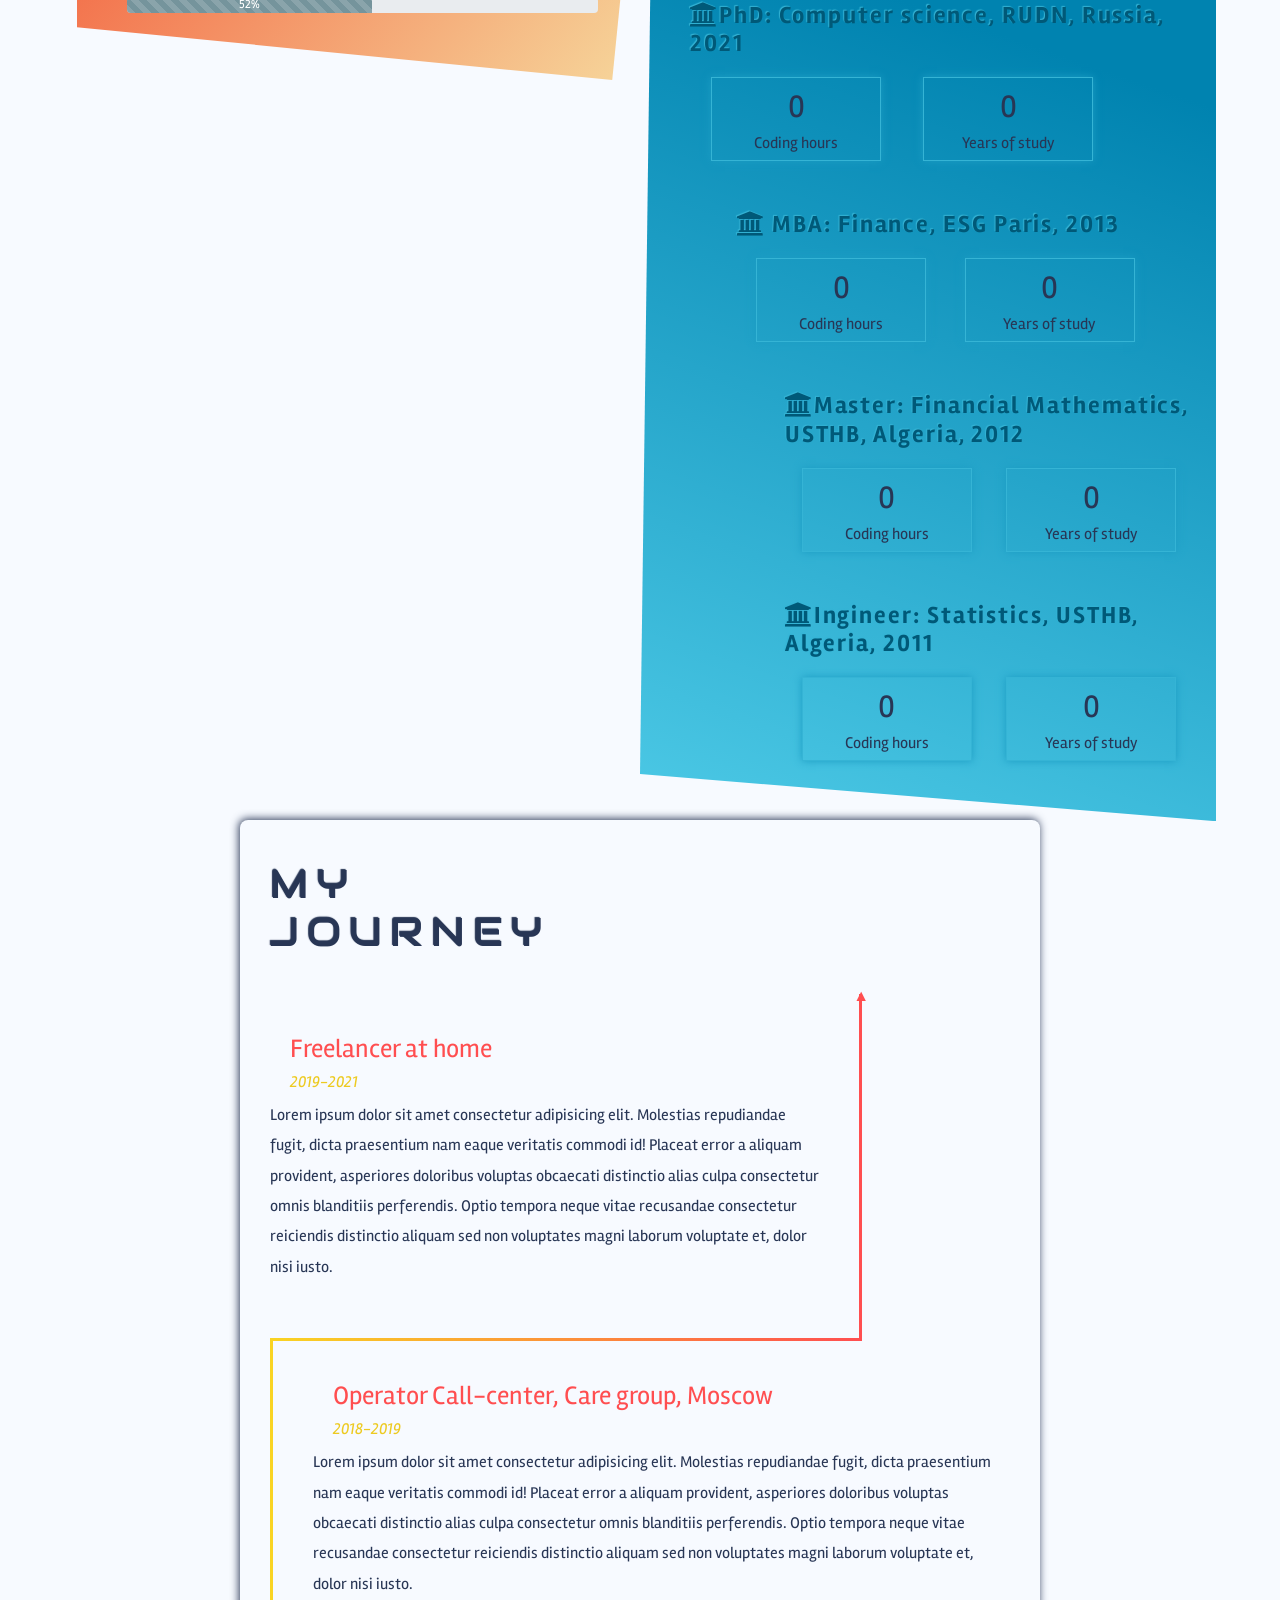
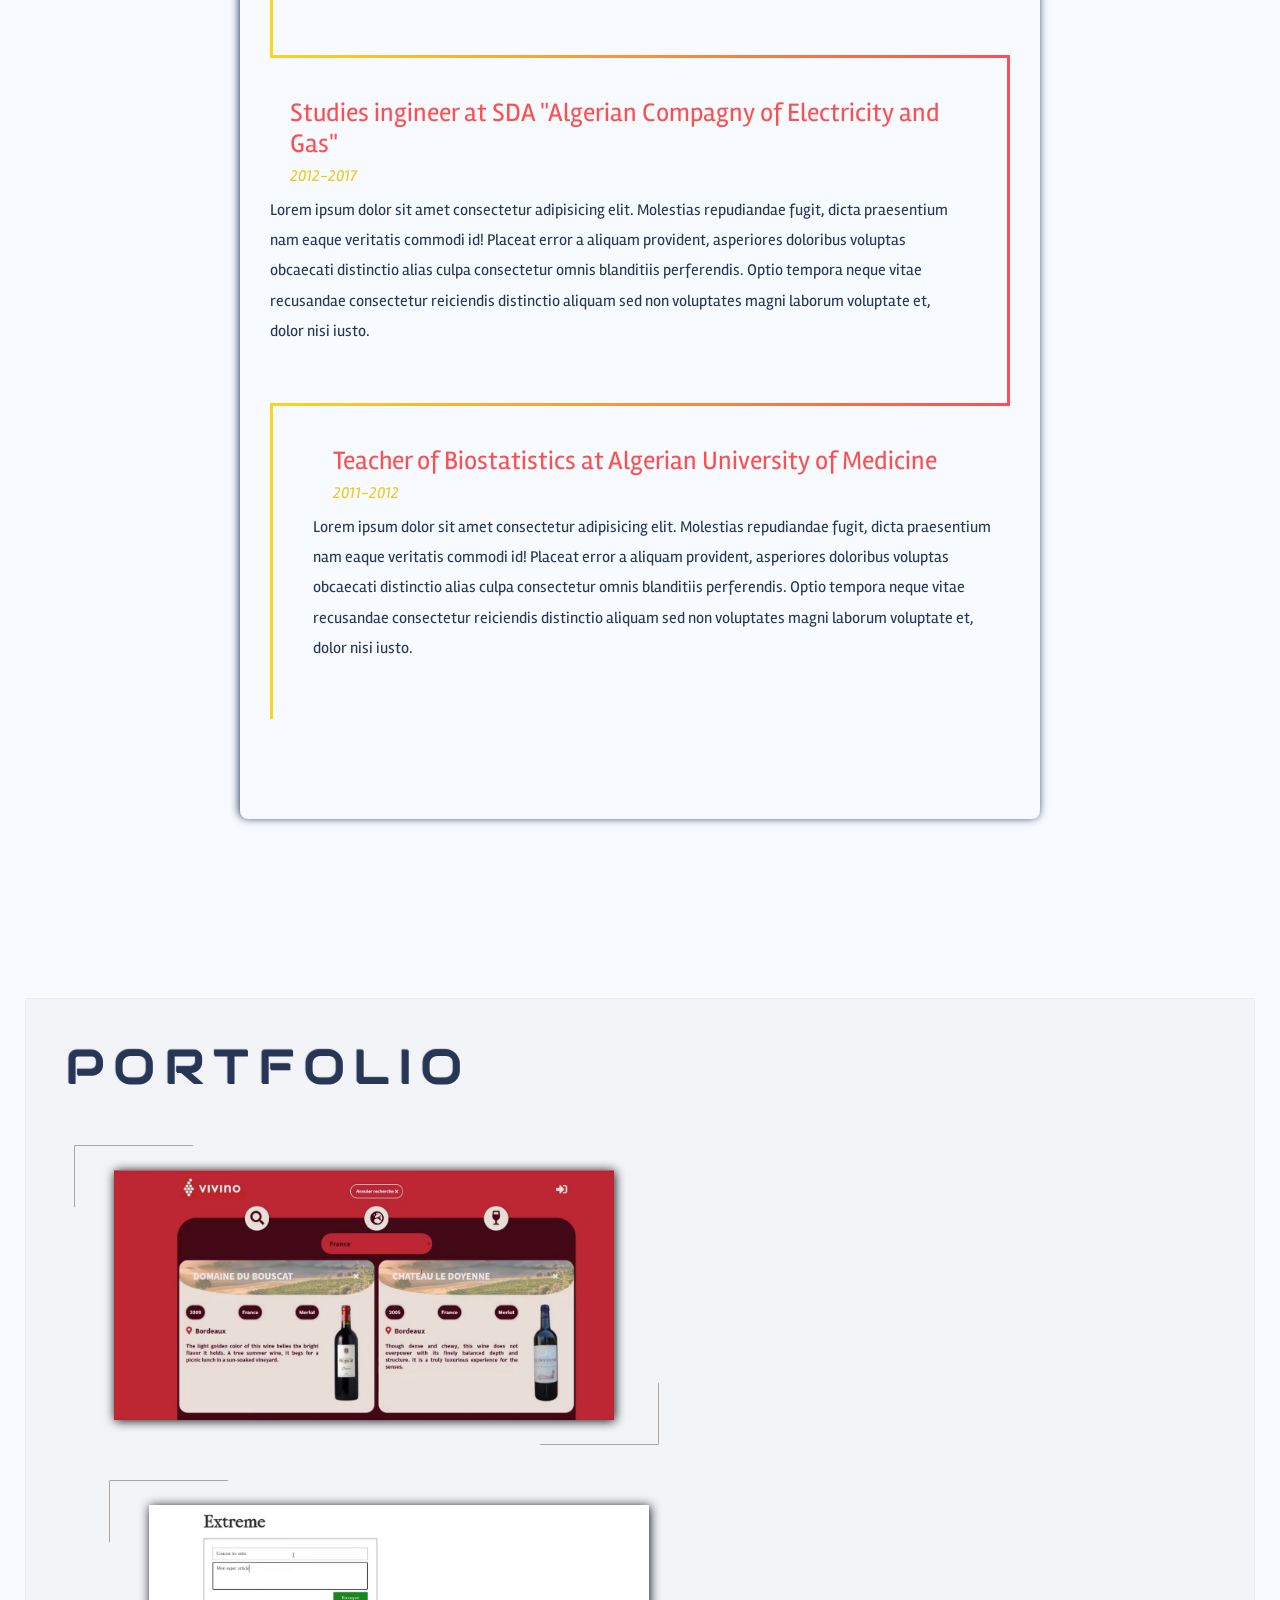
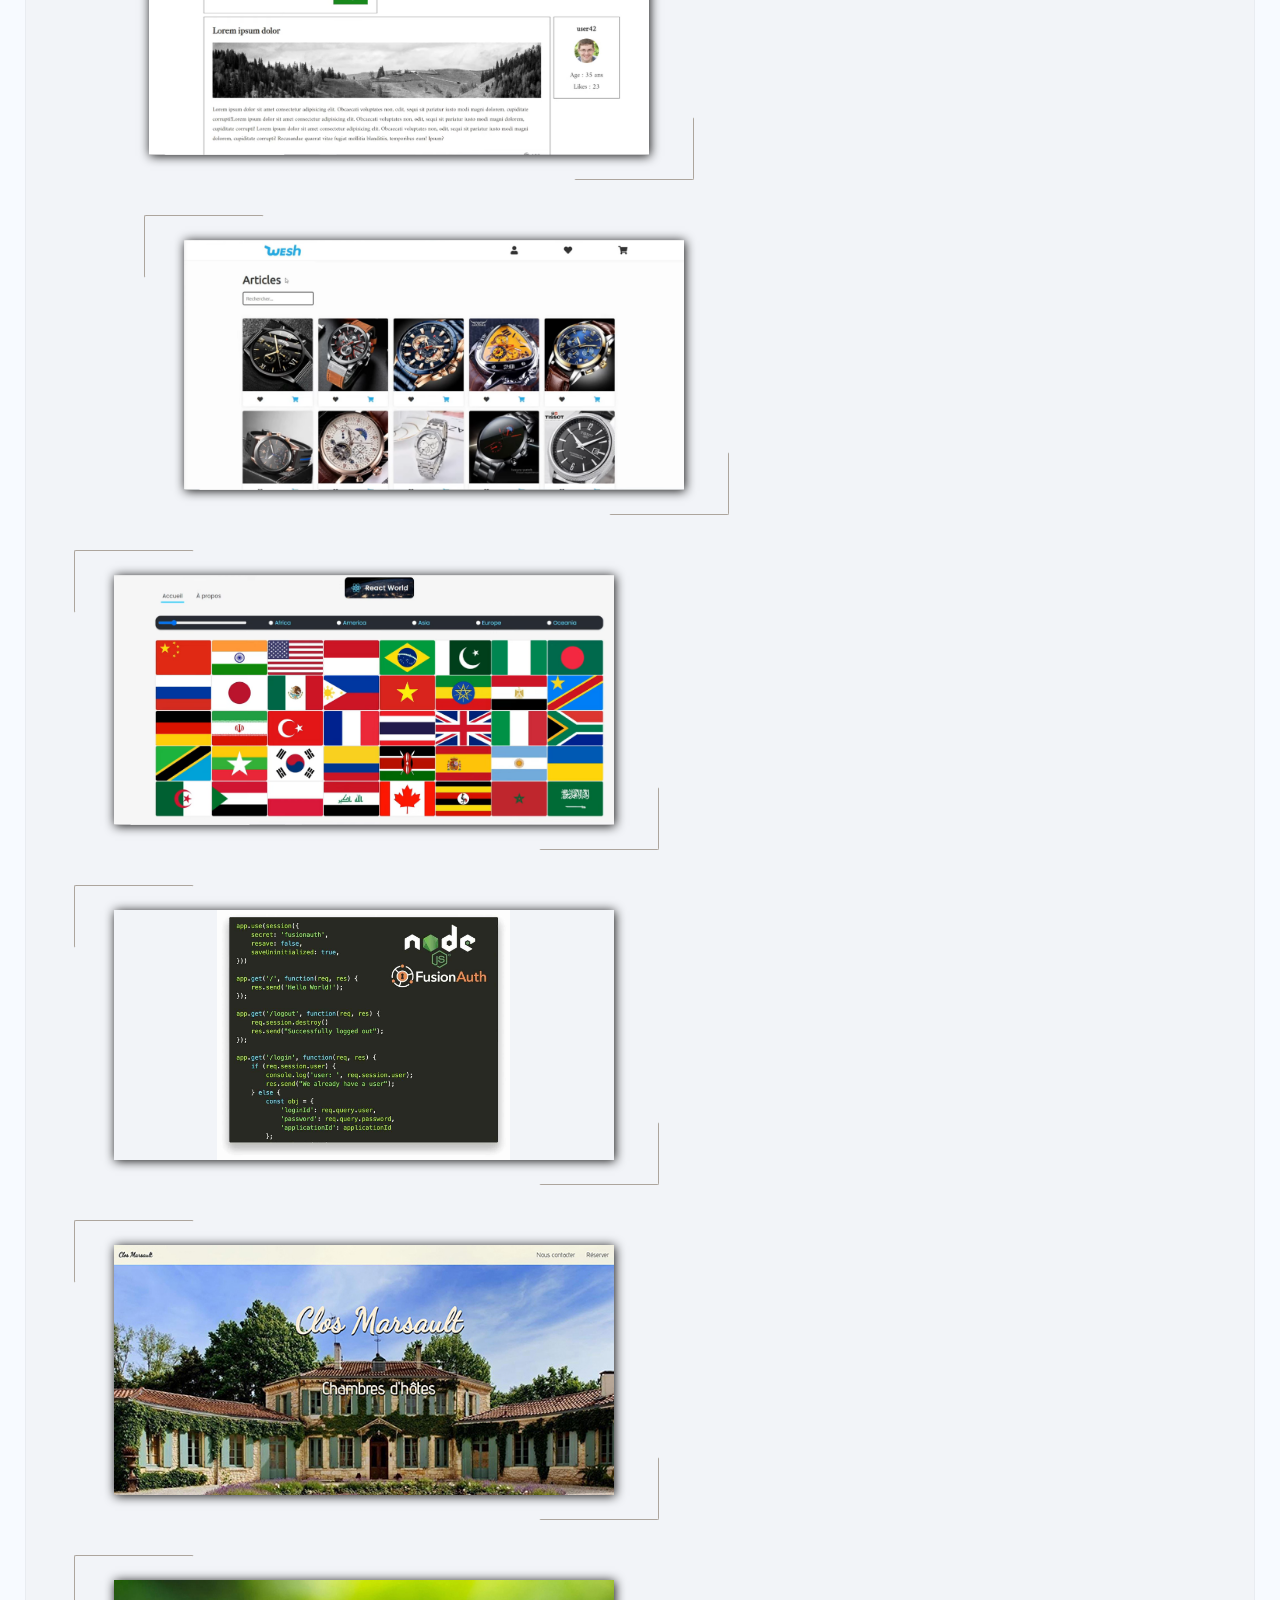
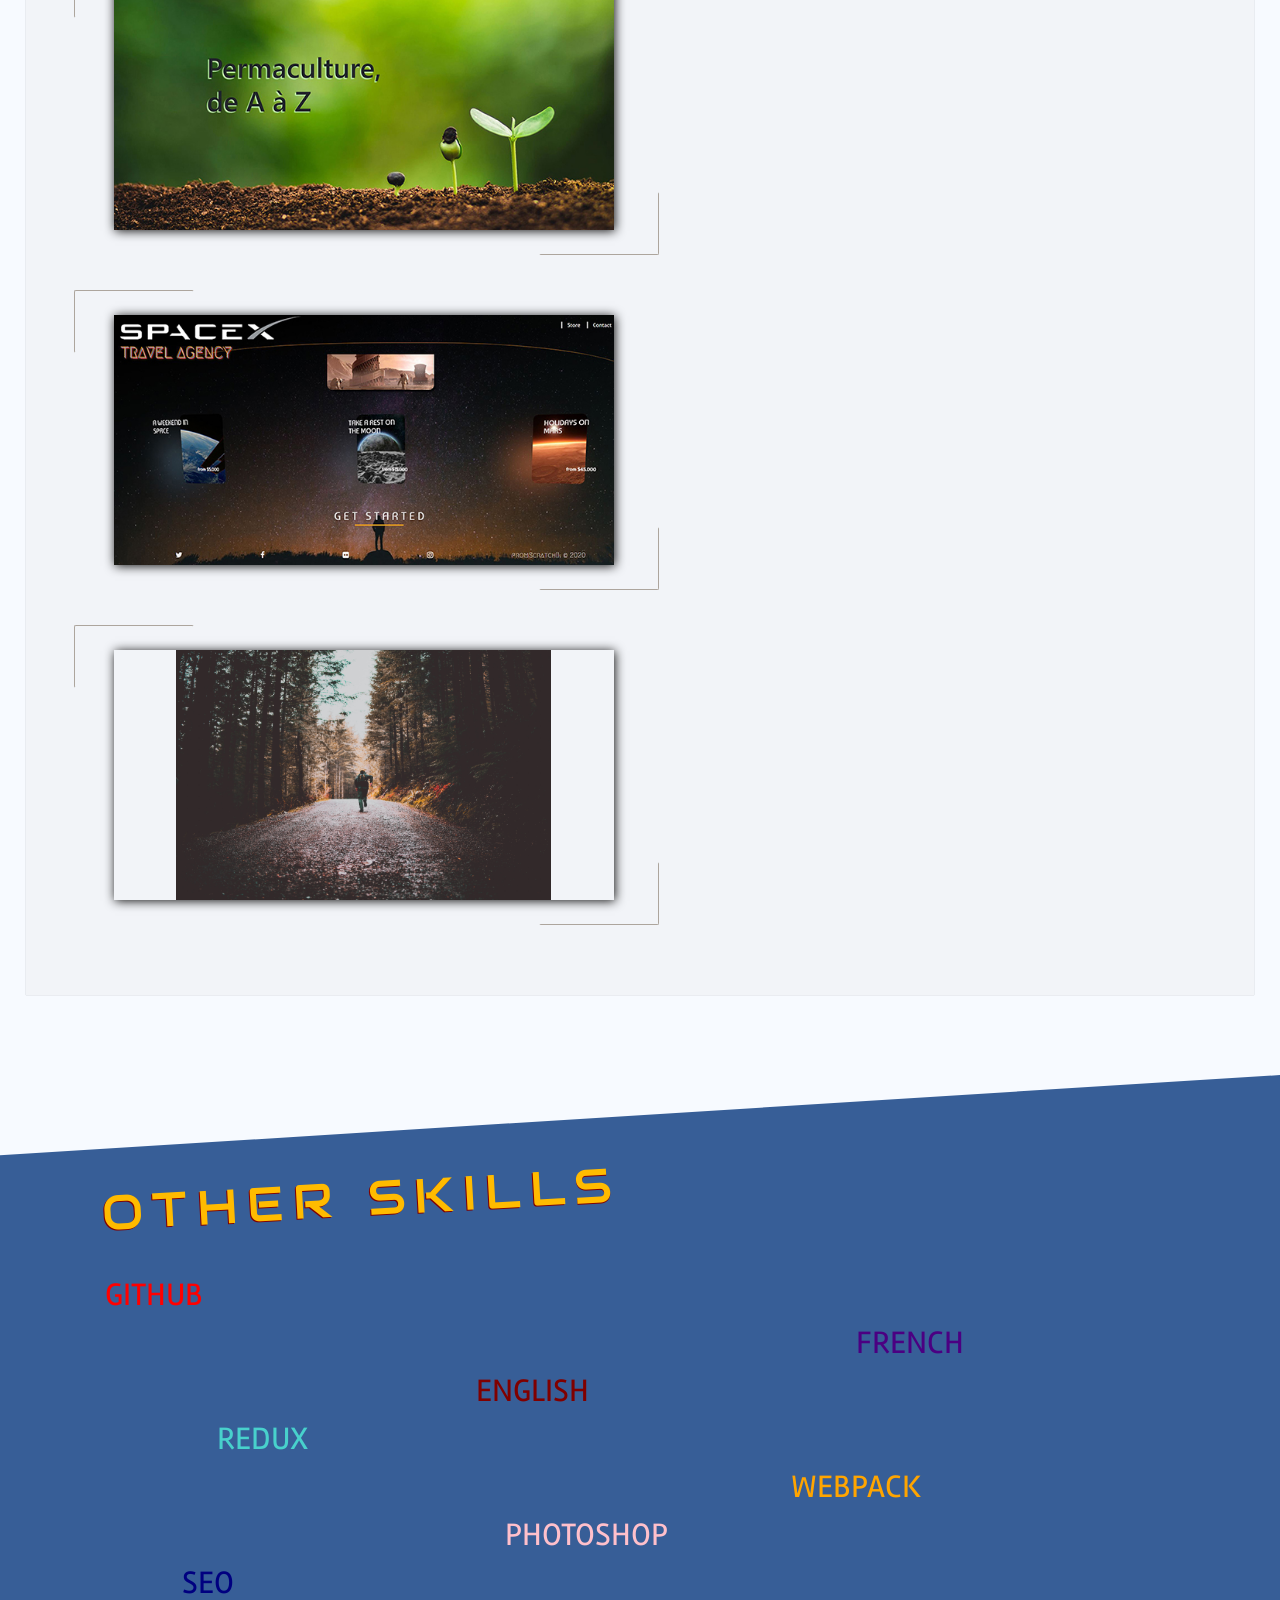
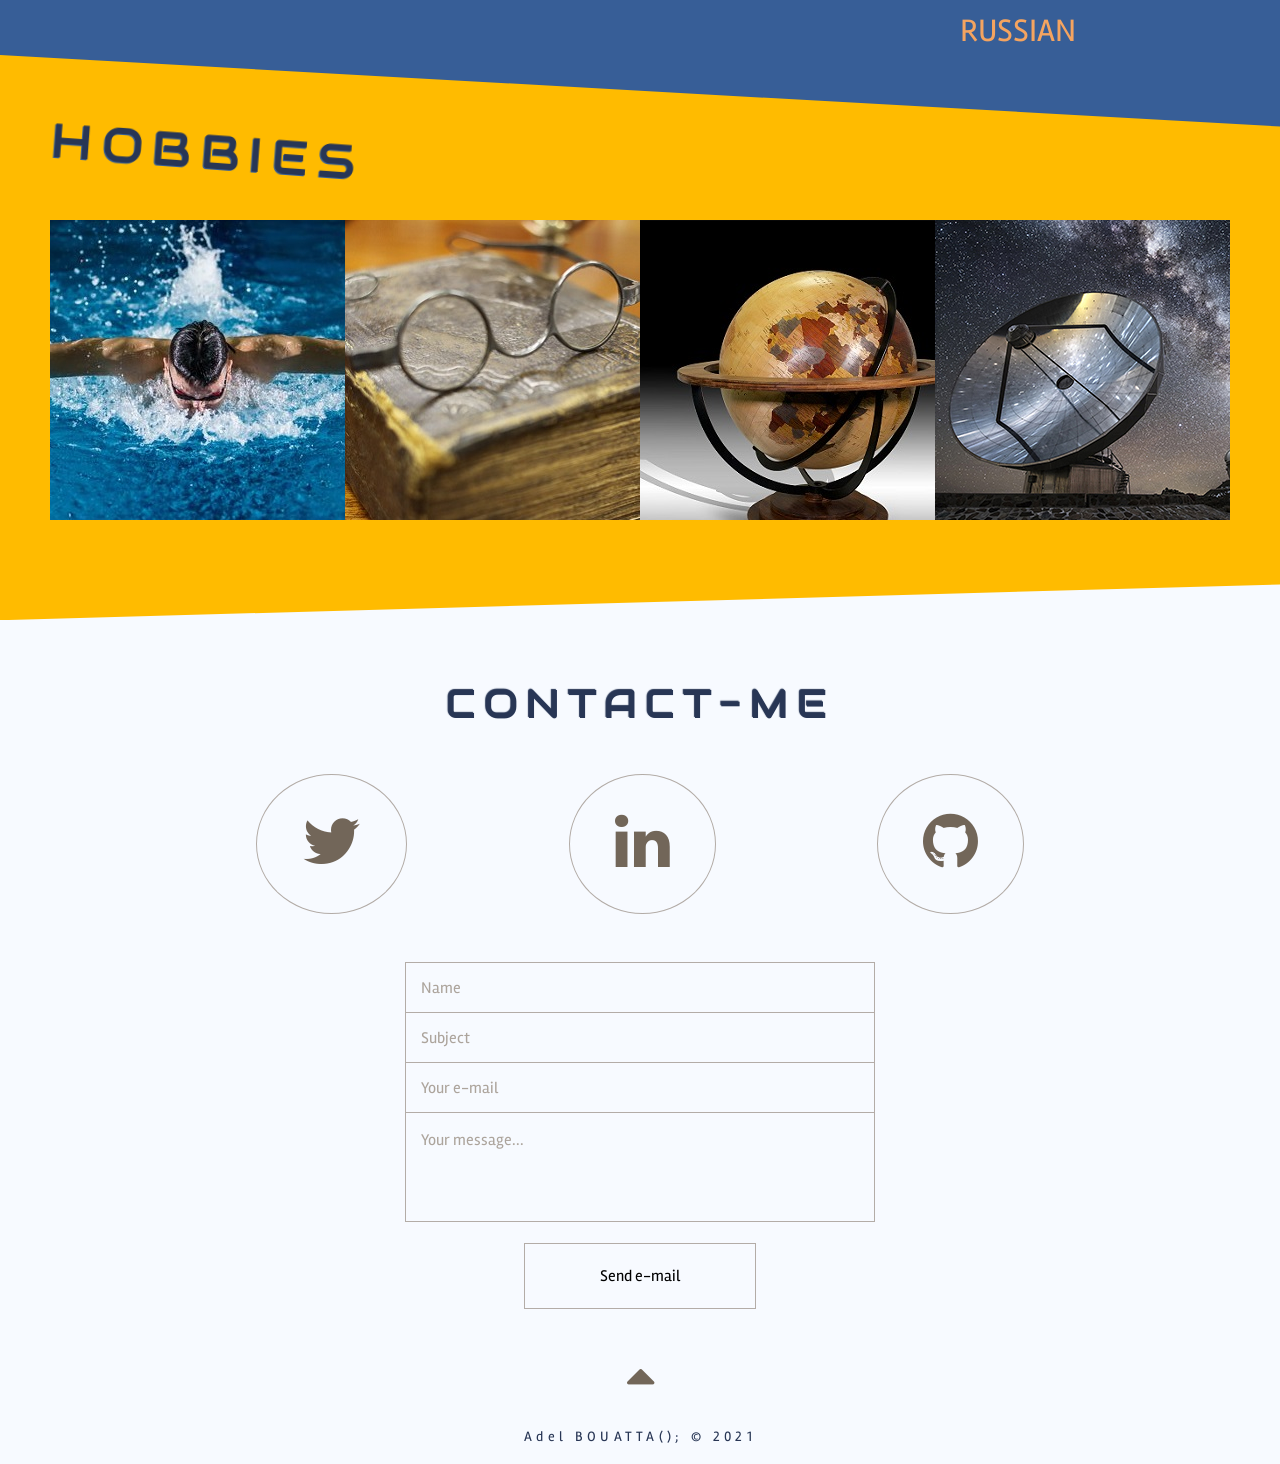
==== commit 4cd93b4c: "Add files via upload" ====
--- a/index.html
+++ b/index.html
@@ -5,7 +5,7 @@
   <meta name="viewport" content="width=device-width, initial-scale=1.0">
   <meta http-equiv="X-UA-Compatible" content="ie=edge">
 
-  <title>Adel BOUATTA Online_resume_software-developer_Freelance_web-end_CV_Website</title>
+  <title>BOUATTA ADEL web-developer, online resume_website__freelance</title>
 
   <link rel="shortcut icon" href="./media/laptop.svg">
   <link rel="stylesheet" href="./style.css">
@@ -47,7 +47,7 @@
           data-aos-offset="0"
           data-aos-delay="50"
           data-aos-duration="1000"
-          data-aos-once="false">PhD & Web developer<br><h4>Over 5 years work experience</h4></h2>
+          data-aos-once="false">Statistician, Programmer<br></h2>
 
       <div class="container">
         <div class="row presentation">
@@ -554,22 +554,22 @@
     </div>
 
     <div class="form-container">
-      <form id="reused_form" action="contactform.php" method="post">
+      <form id="php_form" action="contactform.php" method="post">
         <div>
-          <input id="name" type="text" name="name" placeholder="Name" required class="validate">
+          <input id="name" type="text" name="name" placeholder="Name" >
         </div>
         <div>
-          <input id="subject" type="text" name="subject" placeholder="Subject" required class="validate">
+          <input id="subject" type="text" name="subject" placeholder="Subject" >
         </div>
         <div>
-          <input id="email" type="text" name="mail" placeholder="Your e-mail" required class="validate">
+          <input id="email" type="text" name="mail" placeholder="Your e-mail" >
         </div>
         <!-- or input type="email" for the mail input -->
         <div>
-          <textarea id="message" name="message" placeholder="Your message..." class="validate" ></textarea>
+          <textarea id="message" name="message" placeholder="Your message..." ></textarea>
         </div>
         <div>
-          <button class="form-button" name="submit" type="submit">Send e-mail</button>
+          <button class="form-button" type="submit" name="submit">Send e-mail</button>
         </div>
       </form>
 
--- a/style.css
+++ b/style.css
@@ -457,7 +457,7 @@
 .form-container {
   padding-top: 20px;
 }
-#reused_form {
+#php_form {
   position: relative;
   margin: 50px auto;
 }
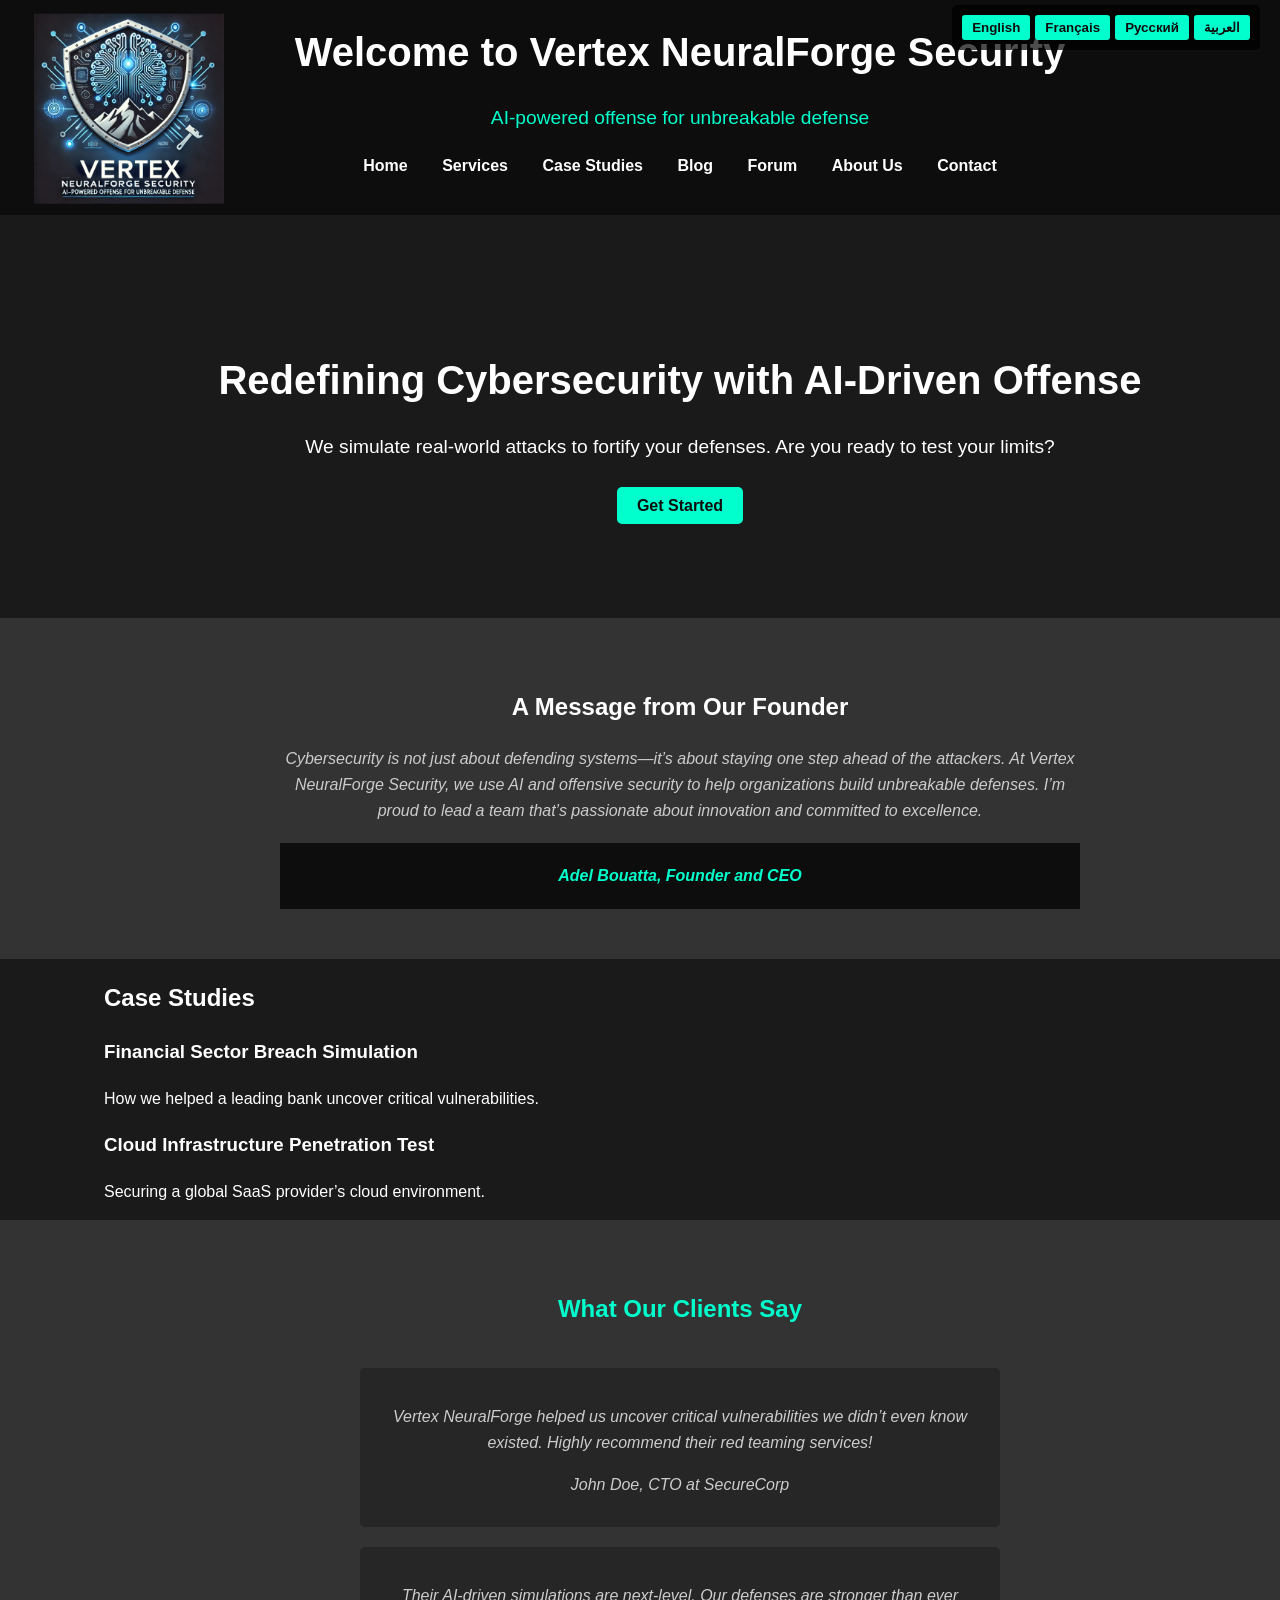
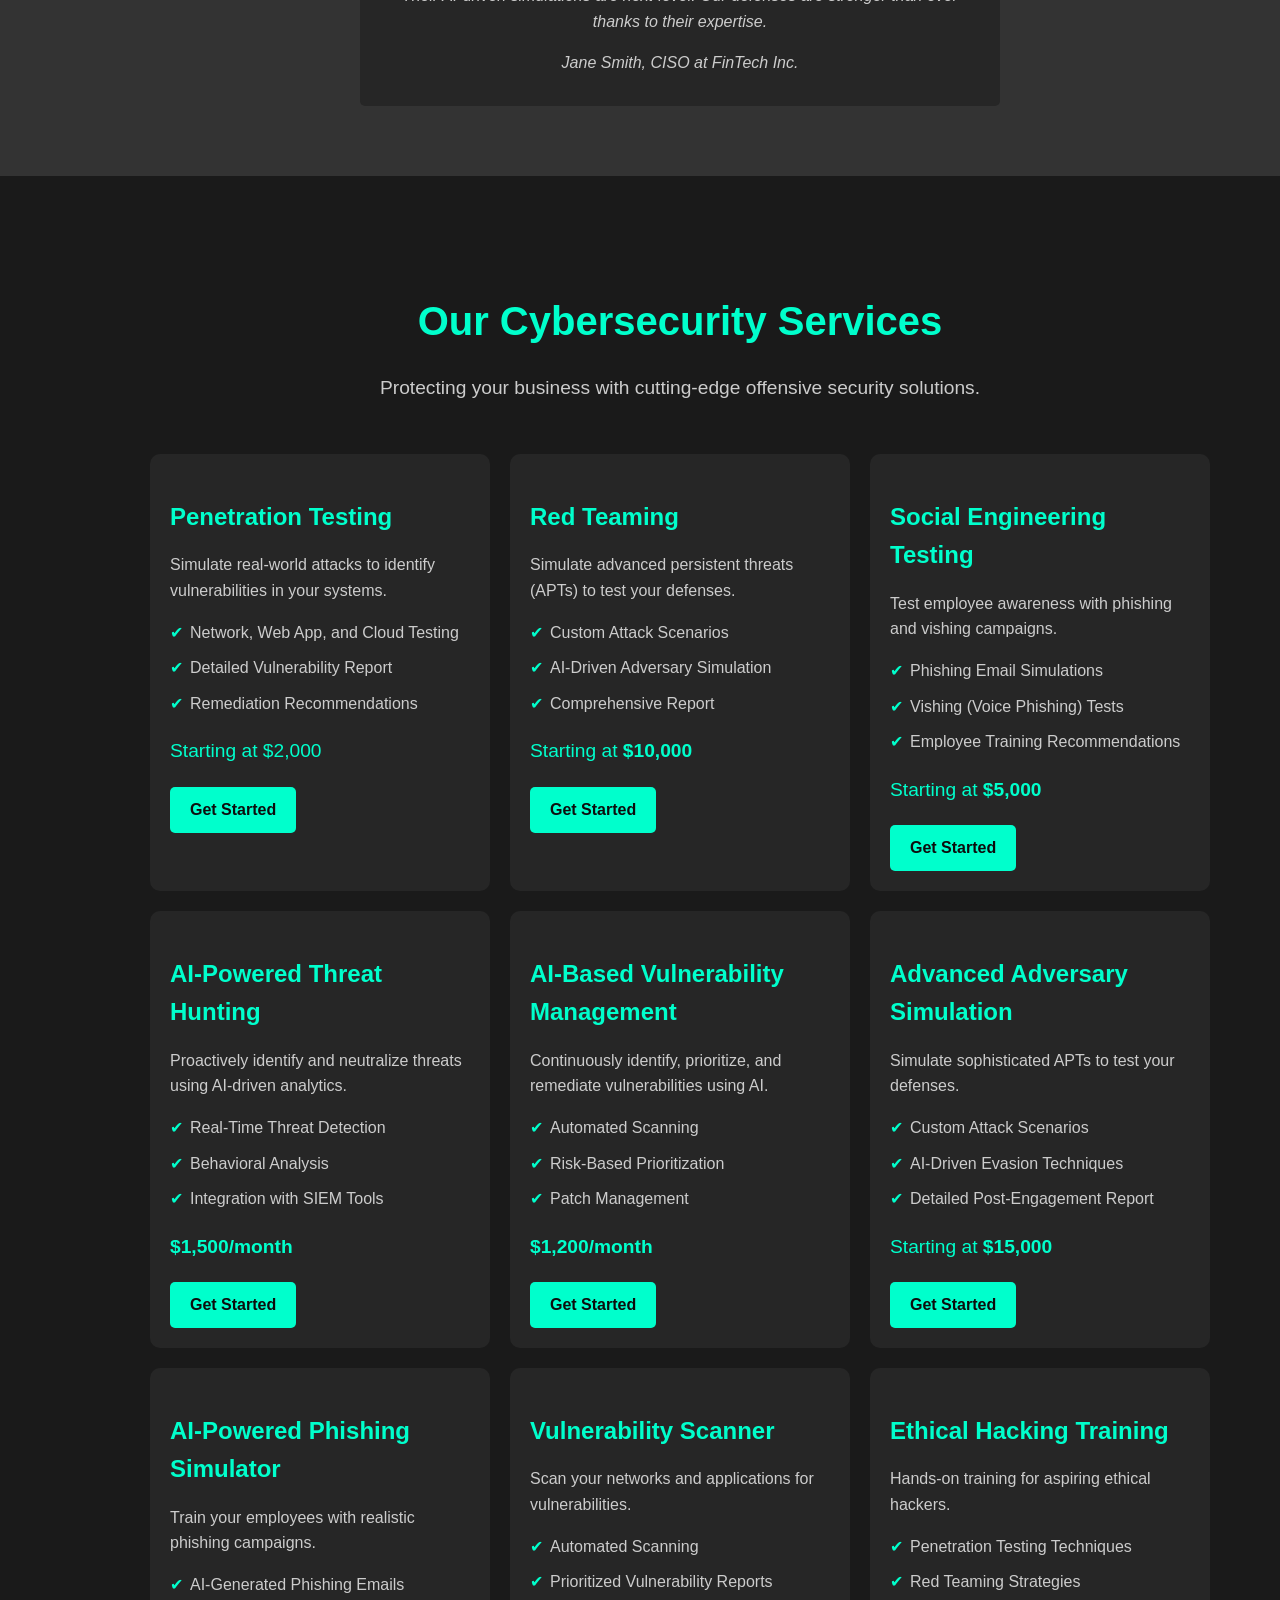
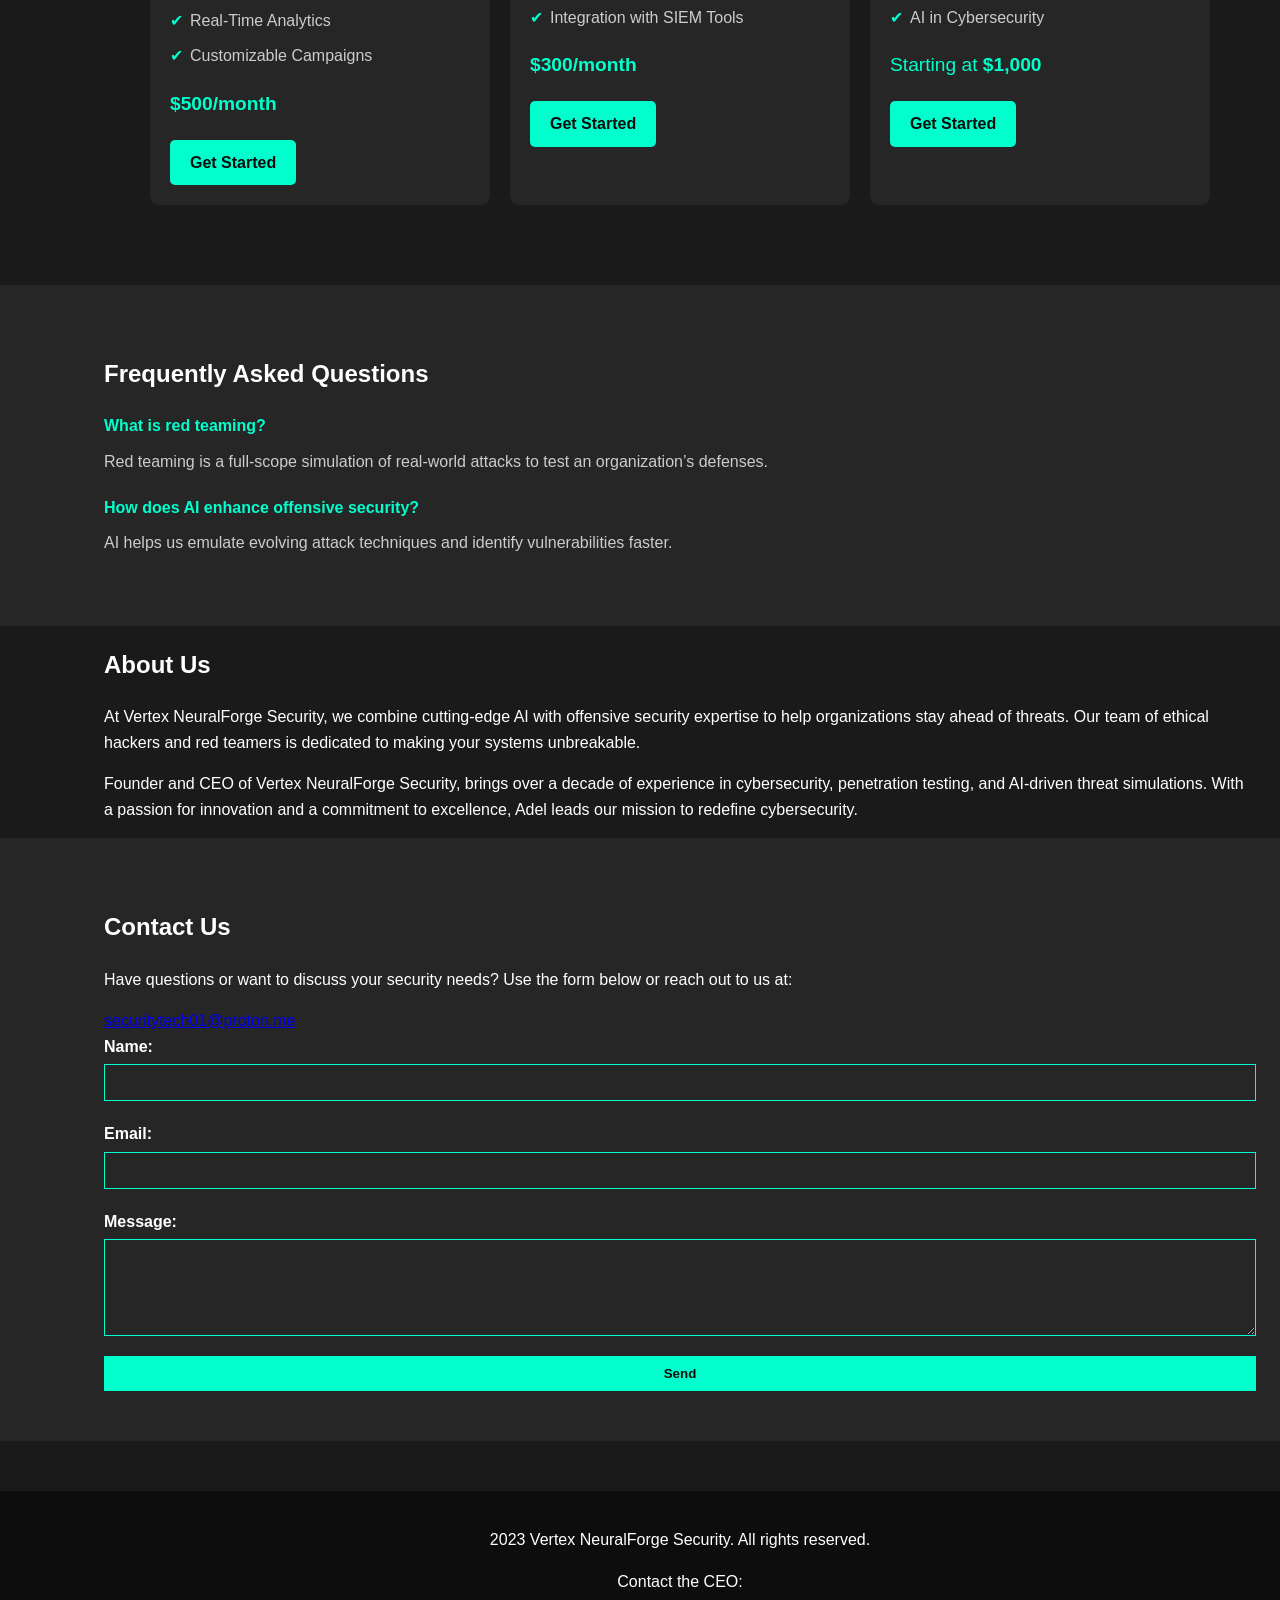
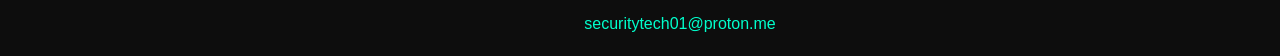
==== commit 1f344ea1: "Add files via upload" ====
--- a/index.html
+++ b/index.html
@@ -1,599 +1,445 @@
 <!DOCTYPE html>
-<html lang="fr">
-<head>
-  <meta charset="UTF-8">
-  <meta name="viewport" content="width=device-width, initial-scale=1.0">
-  <meta http-equiv="X-UA-Compatible" content="ie=edge">
-
-  <title>BOUATTA ADEL web-developer, online resume_website__freelance</title>
-
-  <link rel="shortcut icon" href="./media/laptop.svg">
-  <link rel="stylesheet" href="./style.css">
-  <link rel="stylesheet" href="./assets/css/bootstrap.css">
-  <link rel="stylesheet" href="./assets/aos/aos.css">
-  <link rel="stylesheet" href="https://cdnjs.cloudflare.com/ajax/libs/font-awesome/4.7.0/css/font-awesome.css">
-</head>
-<body>
-  <header>
-    <nav class="navbar navbar-expand-sm navbar-light fixed-top" id="navbar">
-      <div class="collapse navbar-collapse">
-        <ul class="navbar-nav">
-          <li class="nav-item">
-            <a href="#" class="nav-link active">Adel Bouatta</a>
-          </li>
-          <li class="nav-item">
-            <a href="#langages" class="nav-link">Languages and frameworks</a>
-          </li>
-          <li class="nav-item">
-            <a href="#portfolio" class="nav-link">Portfolio</a>
-          </li>
-          <li class="nav-item">
-            <a href="#reused_form" class="nav-link">Contact</a>
-          </li>
-        </ul>
-      </div>
-    </nav>
-
-    <div>
-      <h1 class="aos-item" 
-          data-aos="fade-down"
-          data-aos-offset="0"
-          data-aos-delay="50"
-          data-aos-duration="1000"
-          data-aos-once="false">Adel Bouatta</h1>
-      <div id="line"></div>
-      <h2 class="aos-item" 
-          data-aos="fade-up"
-          data-aos-offset="0"
-          data-aos-delay="50"
-          data-aos-duration="1000"
-          data-aos-once="false">Statistician, Programmer<br></h2>
-
-      <div class="container">
-        <div class="row presentation">
-          <div class="col-6 col-md-3 infos">
-            <h5><i class="fa fa-user"></i> 36 years old</h5>
-            <h5><i class="fa fa-compass"></i> Moscow, Russia</h5>
-            <h5><i class="fa fa-phone"></i> +7 (977) 726 17 96</h5>
-            <h5><i class="fa fa-envelope"></i> admb34@yandex.ru</h5>   
-        </div>
-
-          <div class="d-none d-md-block col-md-6">
-            <span class="typed"></span>
-          </div>
-          <div class="col-6 col-md-3 photo">
-            <img src="./media/photo_AB.jpg" alt="Photo-Candidat">
-          </div>
-      </div>
-      <div class="button">
-        <a href="./media/CV.pdf" target="_blank">Download resume</a> 
-      </div>
+<html lang="en">
+  <head>
+    <meta charset="UTF-8" />
+    <meta name="viewport" content="width=device-width, initial-scale=1.0" />
+    <title>Vertex NeuralForge Security</title>
+    <meta
+      name="description"
+      content="AI-powered offense for unbreakable defense. Specializing in penetration testing, red teaming, and ethical hacking."
+    />
+    <link rel="stylesheet" href="styles.css" />
+    <!-- Link to your JavaScript file -->
+    <script src="scripts.js"></script>
+  </head>
+  <body>
+    <!-- Language Selector -->
+    <div class="language-selector">
+      <button class="lang-btn" data-lang="en">English</button>
+      <button class="lang-btn" data-lang="fr">Français</button>
+      <button class="lang-btn" data-lang="ru">Русский</button>
+      <button class="lang-btn" data-lang="ar">العربية</button>
     </div>
-  </header>
-
-  <section id="langages" 
-            class="aos-item" 
-            data-aos="fade-up-right"
-            data-aos-offset="0"
-            data-aos-delay="50"
-            data-aos-duration="1000"
-            data-aos-once="true">
-    <h3>Languages and frameworks</h3>
-    <div>
-      <div class="bar"><img src="media/html.png" alt="html-icon"> HTML</div>
-      <div class="progress">
-        <div class="progress-bar progress-bar-striped progress-bar-animated" role="progressbar" aria-valuenow="92" aria-valuemin="0" aria-valuemax="100" style="width: 92%; background-color: #FF8000">92%</div>
-      </div>
-
-      <div class="bar"><img src="media/css.png" alt="css-icon"> CSS</div>
-      <div class="progress">
-        <div class="progress-bar progress-bar-striped progress-bar-animated" role="progressbar" aria-valuenow="77" aria-valuemin="0" aria-valuemax="100" style="width: 77%; background-color: #0080FF">77%</div>
-      </div>
-
-      <div class="bar"><img src="media/js.png" alt="javascript-icon"> JAVASCRIPT</div>
-      <div class="progress">
-        <div class="progress-bar progress-bar-striped progress-bar-animated" role="progressbar" aria-valuenow="70" aria-valuemin="0" aria-valuemax="100" style="width: 70%; background-color: #ecce48">70%</div>
-      </div>
-
-      <div class="bar"><img src="media/bootstrap.png" alt="bootstrap-icon"> BOOTSTRAP</div>
-      <div class="progress">
-        <div class="progress-bar progress-bar-striped progress-bar-animated" role="progressbar" aria-valuenow="81" aria-valuemin="0" aria-valuemax="100" style="width: 81%; background-color: #5858FA">81%</div>
-      </div>
-
-      <div class="bar"><img src="media/php.png" alt="php-icon"> PHP</div>
-      <div class="progress">
-        <div class="progress-bar progress-bar-striped progress-bar-animated" role="progressbar" aria-valuenow="55" aria-valuemin="0" aria-valuemax="100" style="width: 55%; background-color: #0404B4">55%</div>
-      </div>
-
-      <div class="bar"><img src="media/sass.png" alt="sass-icon"> SASS</div>
-      <div class="progress">
-        <div class="progress-bar progress-bar-striped progress-bar-animated" role="progressbar" aria-valuenow="71" aria-valuemin="0" aria-valuemax="100" style="width: 71%; background-color: #DF0101">71%</div>
-      </div>
-
-      <div class="bar"><img src="media/react.png" alt="reactl-icon"> REACT</div>
-      <div class="progress">
-        <div class="progress-bar progress-bar-striped progress-bar-animated" role="progressbar" aria-valuenow="60" aria-valuemin="0" aria-valuemax="100" style="width: 60%; background-color: #5edafd">60%</div>
-      </div>
-
-      <div class="bar"><img src="media/vue.png" alt="vue-icon"> VUE</div>
-      <div class="progress">
-        <div class="progress-bar progress-bar-striped progress-bar-animated" role="progressbar" aria-valuenow="52" aria-valuemin="0" aria-valuemax="100" style="width: 52%; background-color: #75949c">52%</div>
-      </div>
-    </div>
-  </section>
-
-  <section id="formation"
-            class="aos-item" 
-            data-aos="fade-up"
-            data-aos-offset="0"
-            data-aos-delay="50"
-            data-aos-duration="1000"
-            data-aos-once="true">
-    <h3>Education</h3>
-
-    <div class="aos-item" 
-          data-aos="fade-up"
-          data-aos-offset="100"
-          data-aos-delay="50"
-          data-aos-duration="1000"
-          data-aos-once="true">
-      <div id="autodidacte">
-        <h4><i class="fa fa-university"></i>PhD: Computer science, RUDN, Russia, 2021</h4>
-        <div class="counter">
-          <div class="data">
-            <div class="counter-value" data-count="1207">0</div>
-            <span>Coding hours</span>
-          </div>
-          <div class="data">
-            <div class="counter-value" data-count="3">0</div>
-            <span>Years of study</span>
-          </div>
-        </div>
-      </div>
-    </div>
-
-    <div class="aos-item" 
-        data-aos="fade-up"
-        data-aos-offset="100"
-        data-aos-delay="50"
-        data-aos-duration="1000"
-        data-aos-once="true">
-      <div id="fcc">
-        <h4><i class="fa fa-university"></i> MBA: Finance, ESG Paris, 2013</h4>
-        <div class="counter">
-          <div class="data">
-            <div class="counter-value" data-count="407">0</div>
-            <span>Coding hours</span>
-          </div>
-          <div class="data">
-            <div class="counter-value" data-count="2">0</div>
-            <span>Years of study</span>
-          </div>
-        </div>
-      </div>
-    </div>
-
-    <div class="aos-item" 
-        data-aos="fade-up"
-        data-aos-offset="100"
-        data-aos-delay="50"
-        data-aos-duration="1000"
-        data-aos-once="true">
-      <div id="occ">
-        <h4><i class="fa fa-university"></i>Master: Financial Mathematics, USTHB, Algeria, 2012</h4>
-        <div class="counter">
-          <div class="data">
-            <div class="counter-value" data-count="250">0</div>
-            <span>Coding hours</span>
-          </div>
-          <div class="data">
-            <div class="counter-value" data-count="1">0</div>
-            <span>Years of study</span>
-          </div>
-        </div>
-      </div>
-    </div>
-
-
-    <div class="aos-item" 
-        data-aos="fade-up"
-        data-aos-offset="100"
-        data-aos-delay="50"
-        data-aos-duration="1000"
-        data-aos-once="true">
-      <div id="occ">
-        <h4><i class="fa fa-university"></i>Ingineer: Statistics, USTHB, Algeria, 2011</h4>
-        <div class="counter">
-          <div class="data">
-            <div class="counter-value" data-count="46">0</div>
-            <span>Coding hours</span>
-          </div>
-          <div class="data">
-            <div class="counter-value" data-count="5">0</div>
-            <span>Years of study</span>
-          </div>
-        </div>
-      </div>
-    </div>
-  </section>
-
-  <section id="parcours">
-    <h3>My journey</h3>
-    <div>
-      <div class="timeline">
-        <div class="aos-item" 
-              data-aos="zoom-out-up"
-              data-aos-duration="500"
-              data-aos-once="false">
-          <h4>Freelancer at home</h4>
-          <h6>2019-2021</h6>
-          <p>Lorem ipsum dolor sit amet consectetur adipisicing elit. Molestias repudiandae fugit, dicta praesentium nam eaque veritatis commodi id! Placeat error a aliquam provident, asperiores doloribus voluptas obcaecati distinctio alias culpa consectetur omnis blanditiis perferendis. Optio tempora neque vitae recusandae consectetur reiciendis distinctio aliquam sed non voluptates magni laborum voluptate et, dolor nisi iusto.</p>
-        </div>
-      </div>
-
-      <div class="timeline">
-        <div class="aos-item" 
-              data-aos="zoom-out-up"
-              data-aos-duration="500"
-              data-aos-once="false">
-          <h4>Operator Call-center, Care group, Moscow</h4>
-          <h6>2018-2019</h6>
-          <p>Lorem ipsum dolor sit amet consectetur adipisicing elit. Molestias repudiandae fugit, dicta praesentium nam eaque veritatis commodi id! Placeat error a aliquam provident, asperiores doloribus voluptas obcaecati distinctio alias culpa consectetur omnis blanditiis perferendis. Optio tempora neque vitae recusandae consectetur reiciendis distinctio aliquam sed non voluptates magni laborum voluptate et, dolor nisi iusto.</p>
-        </div>
-      </div>
-
-      <div class="timeline">
-        <div class="aos-item" 
-              data-aos="zoom-out-up"
-              data-aos-duration="500"
-              data-aos-once="false">
-          <h4>Studies ingineer at SDA "Algerian Compagny of Electricity and Gas"</h4>
-          <h6>2012-2017</h6>
-          <p>Lorem ipsum dolor sit amet consectetur adipisicing elit. Molestias repudiandae fugit, dicta praesentium nam eaque veritatis commodi id! Placeat error a aliquam provident, asperiores doloribus voluptas obcaecati distinctio alias culpa consectetur omnis blanditiis perferendis. Optio tempora neque vitae recusandae consectetur reiciendis distinctio aliquam sed non voluptates magni laborum voluptate et, dolor nisi iusto.</p>
-        </div>
-      </div>
-
-      <div class="timeline">
-        <div class="aos-item" 
-            data-aos="zoom-out-up"
-            data-aos-duration="500"
-            data-aos-once="false">
-          <h4>Teacher of Biostatistics at Algerian University of Medicine</h4>
-          <h6>2011-2012</h6>
-          <p>Lorem ipsum dolor sit amet consectetur adipisicing elit. Molestias repudiandae fugit, dicta praesentium nam eaque veritatis commodi id! Placeat error a aliquam provident, asperiores doloribus voluptas obcaecati distinctio alias culpa consectetur omnis blanditiis perferendis. Optio tempora neque vitae recusandae consectetur reiciendis distinctio aliquam sed non voluptates magni laborum voluptate et, dolor nisi iusto.</p>
-        </div>
-      </div>
-    </div>
-  </section>
-
-  <section id="portfolio">
-    <h3>Portfolio</h3>
-    <div>
-
-      <div class="projet">
-        <div class="cadre">
-          <div class="img-container">
-            <a href="./media/portfolio/P.9/index.html" target="_blank">
-              <img src="./media/projet-9.png" alt="projet-9">
-            </a>
-          </div>
-        </div>
-        <div class="legende">
-          <h4><img src="./media/vue.png" alt="vue"> <img src="./media/php.png" alt="php"> Project PHP, MySQL & Vue</h4>
-          <p>Lorem ipsum dolor sit, amet consectetur adipisicing elit. Non, exercitationem culpa eligendi quas doloremque animi facilis cum ad necessitatibus odio neque</p>
-          <a href="https://github.com/adelwebdev/VuePhpMySQL_Final" target="_blank"><h5><i class="fa fa fa-github"></i> > Source code</h5></a>
-        </div>
-      </div>
-
-      <div class="projet">
-        <div class="cadre">
-          <div class="img-container">
-            <a href="./media/portfolio/P.8/index.html" target="_blank">
-              <img src="./media/projet-8.png" alt="projet-8">
-            </a>
-          </div>
-        </div>
-        <div class="legende">
-          <h4><img src="./media/redux.png" alt="html"> <img src="./media/react.png" alt="css"> Project Redux.js</h4>
-          <p>Lorem ipsum dolor sit, amet consectetur adipisicing elit. Non, exercitationem culpa eligendi quas doloremque animi facilis cum ad necessitatibus odio neque</p>
-          <a href="https://github.com/adelwebdev/ReduxFinal" target="_blank"><h5><i class="fa fa fa-github"></i> > Source code</h5></a>
-        </div>
-      </div>
-
-      <div class="projet">
-        <div class="cadre">
-          <div class="img-container">
-            <a href="./media/portfolio/P.7/index.html" target="_blank">
-              <img src="./media/projet-7.png" alt="projet-7">
-            </a>
-          </div>
-        </div>
-        <div class="legende">
-          <h4><img src="./media/vue.png" alt="html"> <img src="./media/css.png" alt="css"> Project Vue.js</h4>
-          <p>Lorem ipsum dolor sit, amet consectetur adipisicing elit. Non, exercitationem culpa eligendi quas doloremque animi facilis cum ad necessitatibus odio neque</p>
-          <a href="https://github.com/adelwebdev/Vue.js-first" target="_blank"><h5><i class="fa fa fa-github"></i> > Source code</h5></a>
-        </div>
-      </div>
-
-      
-      <div class="projet">
-        <div class="cadre">
-          <div class="img-container">
-            <a href="./media/portfolio/P.6/index.html" target="_blank">
-              <img src="./media/projet-6.png" alt="projet-6">
-            </a>
-          </div>
-        </div>
-        <div class="legende">
-          <h4><img src="./media/react.png" alt="html"> <img src="./media/sass.png" alt="css"> Project React.js</h4>
-          <p>Lorem ipsum dolor sit, amet consectetur adipisicing elit. Non, exercitationem culpa eligendi quas doloremque animi facilis cum ad necessitatibus odio neque</p>
-          <a href="https://github.com/adelwebdev/reactFlag_final" target="_blank"><h5><i class="fa fa fa-github"></i> > Source code</h5></a>
-        </div>
-      </div>
-      
-      <div class="projet">
-        <div class="cadre">
-          <div class="img-container">
-            <a href="./media/portfolio/P.5/index.html" target="_blank">
-              <img src="./media/projet-5.jpg" alt="projet-5">
-            </a>
-          </div>
-        </div>
-        <div class="legende">
-          <h4><img src="./media/js.png" alt="html"> <img src="./media/nodejs.png" alt="css"> Project RestAPI Node.js</h4>
-          <p>Lorem ipsum dolor sit, amet consectetur adipisicing elit. Non, exercitationem culpa eligendi quas doloremque animi facilis cum ad necessitatibus odio neque</p>
-          <a href="https://github.com/adelwebdev/NodeApi" target="_blank"><h5><i class="fa fa fa-github"></i> > Source code</h5></a>
-        </div>
-      </div>
-      
-            <div class="projet">
-        <div class="cadre">
-          <div class="img-container">
-            <a href="./media/portfolio/P.1/index.html" target="_blank">
-              <img src="./media/projet-1.JPG" alt="projet-1">
-            </a>
-          </div>
-        </div>
-        <div class="legende">
-          <h4><img src="./media/html.png" alt="html"> <img src="./media/css.png" alt="css">Showcase site for a guest house</h4>
-          <p>Lorem ipsum dolor sit, amet consectetur adipisicing elit. Non, exercitationem culpa eligendi quas doloremque animi facilis cum ad necessitatibus odio neque</p>
-          <a href="https://github.com/adelwebdev/firstwebsite" target="_blank"><h5><i class="fa fa fa-github"></i> > Source code</h5></a>
-        </div>
-      </div>
-
-      <div class="projet">
-        <div class="cadre">
-          <div class="img-container">
-            <a href="./media/portfolio/P.2/index.html" target="_blank">
-              <img src="./media/projet-2.JPG" alt="projet-2">
-            </a>
-          </div>
-        </div>
-        <div class="legende">
-          <h4><img src="./media/bootstrap.png" alt="bootstrap"> <img src="./media/html.png" alt="html"> <img src="./media/css.png" alt="css">E-commerce website</h4>
-          <p>Lorem ipsum dolor sit, amet consectetur adipisicing elit. Non, exercitationem culpa eligendi quas doloremque animi facilis cum ad necessitatibus odio neque</p>
-          <a href="https://github.com/adelwebdev/Bootstraps_JQuery" target="_blank"><h5><i class="fa fa fa-github"></i> > Source code</h5></a>
-        </div>
-      </div>
-
-      <div class="projet">
-        <div class="cadre">
-          <div class="img-container">
-            <a href="./media/portfolio/P.3/index.html" target="_blank">
-              <img src="./media/projet-3.JPG" alt="projet-3">
-            </a>
-          </div>
-        </div>
-        <div class="legende">
-          <h4><img src="./media/sass.png" alt="sass"> <img src="./media/js.png" alt="js"> <img src="./media/css.png" alt="css">Showcase site for a guest house</h4>
-          <p>Lorem ipsum dolor sit, amet consectetur adipisicing elit. Non, exercitationem culpa eligendi quas doloremque animi facilis cum ad necessitatibus odio neque</p>
-          <a href="https://github.com/adelwebdev/SASS" target="_blank"><h5><i class="fa fa fa-github"></i> > Source code</h5></a>
-        </div>
-      </div>
-
-      <div class="projet">
-        <div class="cadre">
-          <div class="img-container">
-            <a href="./media/portfolio/P.4/index.html" target="_blank">
-              <img src="./media/projet-4.jpg" alt="projet-4">
-            </a>
-          </div>
-        </div>
-        <div class="legende">
-          <h4><img src="./media/html.png" alt="html"> <img src="./media/css.png" alt="css">E-commerce website</h4>
-          <p>Lorem ipsum dolor sit, amet consectetur adipisicing elit. Non, exercitationem culpa eligendi quas doloremque animi facilis cum ad necessitatibus odio neque</p>
-          <a href="https://github.com/adelwebdev/website-mockup" target="_blank"><h5><i class="fa fa fa-github"></i> >Source code</h5></a>
-        </div>
-      </div>
-    </div>
-  </section>
-
-  <section id="other-skills">
-    <h3>Other skills</h3>
-    <div class="cloud">
-
-      <div class="aos-item"
-            data-aos="fade-zoom-in"
-            data-aos-delay="500"
-            data-aos-duration="3800">
-        <span style="color:red;margin-left:-90%;">Github</span>
-      </div>
-
-      <div class="aos-item"
-            data-aos="fade-zoom-in"
-            data-aos-delay="500"
-            data-aos-duration="1800">
-        <span style="color:indigo;margin-left:50%;">French</span>
-      </div>
-
-      <div class="aos-item"
-            data-aos="fade-zoom-in"
-            data-aos-delay="500"
-            data-aos-duration="2800">
-        <span style="color:maroon;margin-left:-20%;">English</span>
-      </div>
-
-      <div class="aos-item"
-            data-aos="fade-zoom-in"
-            data-aos-delay="500"
-            data-aos-duration="1800">
-        <span style="color:mediumturquoise;margin-left:-70%;">Redux</span>
-      </div>
-
-      <div class="aos-item"
-            data-aos="fade-zoom-in"
-            data-aos-delay="500"
-            data-aos-duration="2800">
-        <span style="color:orange;margin-left:40%;">Webpack</span>
-      </div>
-
-      <div class="aos-item"
-            data-aos="fade-zoom-in"
-            data-aos-delay="500"
-            data-aos-duration="1800">
-        <span style="color:pink;margin-left:-10%;">Photoshop</span>
-      </div>
-
-      <div class="aos-item"
-            data-aos="fade-zoom-in"
-            data-aos-delay="500"
-            data-aos-duration="2800">
-        <span style="color:navy;margin-left:-80%;">SEO</span>
-      </div>
-
-      <div class="aos-item"
-            data-aos="fade-zoom-in"
-            data-aos-delay="500"
-            data-aos-duration="3800">
-        <span style="color:sandybrown;margin-left:70%;">Russian</span>
-      </div>
-    </div>
-  </section>
-
-  <section id="hobbies">
-    <h3>Hobbies</h3>
-    <div class="pictures">
-
-      <div class="flip-box">
-        <div class="flip-box-inner">
-          <div class="flip-box-front">
-            <img src="./media/natation.jpg" alt="natation">
-          </div>
-          <div class="flip-box-back" style="background-color: tomato;">
-            <div>
-              <p>Swimming</p>  
-              <p>Fitness</p>
-            </div>
-          </div>
-        </div>
-      </div>
-
-      <div class="flip-box">
-        <div class="flip-box-inner">
-          <div class="flip-box-front">
-            <img src="./media/history.jpg" alt="history">
-          </div>
-          <div class="flip-box-back" style="background-color: forestgreen;">
-            <div>
-              <p>History</p>
-              <p>Philology</p>
-            </div>
-          </div>
-        </div>
-      </div>
-
-      <div class="flip-box">
-        <div class="flip-box-inner">
-          <div class="flip-box-front">
-            <img src="./media/geopolitic.jpg" alt="geopolitic">
-          </div>
-          <div class="flip-box-back" style="background-color: mediumblue;">
-            <div>
-              <p>Geopolitics</p>
-              <p>News</p>
-            </div>
-          </div>
-        </div>
-      </div>
-
-      <div class="flip-box">
-        <div class="flip-box-inner">
-          <div class="flip-box-front">
-            <img src="./media/science.jpg" alt="high-tech">
-          </div>
-          <div class="flip-box-back" style="background-color: orange;">
-            <div>
-              <p>Science</p>
-              <p>High-tech</p>
-            </div>
-          </div>
-        </div>
-      </div>
-    </div>
-  </section>
-
-  <footer>
-    <h3>Contact-me</h3>
-    <div class="footer-icons">
-      <div>
-        <a href="https://twitter.com/Adel55439734" target="_blank" class="network">
-          <i class="fa fa-twitter"></i>
-        </a>
-      </div>
-      <div>
-        <a href="http://www.linkedin.com/AlwaysOnTop"
-        target="_blank" class="network">
-          <i class="fa fa-linkedin"></i>
-        </a>
-      </div>
-      <div>
-        <a href="https://github.com/adelwebdev" target="_blank" class="network">
-          <i class="fa fa-github"></i>
-        </a>
-      </div>
-    </div>
-
-    <div class="form-container">
-      <form id="php_form" action="contactform.php" method="post">
+    <!-- Header -->
+    <header>
+      <div class="container">
+        <!-- Logo -->
+        <div class="logo">
+          <a href="index.html">
+            <img
+              src="./images/logo.jpg"
+              alt="Vertex NeuralForge Security Logo"
+            />
+          </a>
+        </div>
+        <!-- Your content with translation keys -->
+        <h1 data-translate="welcome_header">
+          Welcome to Vertex NeuralForge Security
+        </h1>
+        <p class="tagline" data-translate="welcome_subheader">
+          AI-powered offense for unbreakable defense
+        </p>
+
+        <nav>
+          <ul>
+            <li><a href="index.html" data-translate="home">Home</a></li>
+            <li><a href="#services" data-translate="services">Services</a></li>
+            <li>
+              <a href="#case-studies" data-translate="case_studies"
+                >Case Studies</a
+              >
+            </li>
+            <li><a href="blog/index.html" data-translate="blog">Blog</a></li>
+            <li><a href="forum/index.html" data-translate="forum">Forum</a></li>
+            <li>
+              <a href="#about" data-translate="about_us_menu">About Us</a>
+            </li>
+            <li>
+              <a href="#contact" data-translate="contact_menu">Contact</a>
+            </li>
+          </ul>
+        </nav>
+      </div>
+    </header>
+
+    <!-- Back to Top Button -->
+    <button id="back-to-top" title="Go to top">↑</button>
+
+    <!-- Hero Section -->
+    <section id="hero">
+      <div class="container">
+        <h2 data-translate="hero">
+          Redefining Cybersecurity with AI-Driven Offense
+        </h2>
+        <p data-translate="hero_paragraphe">
+          We simulate real-world attacks to fortify your defenses. Are you ready
+          to test your limits?
+        </p>
+        <a href="#contact" class="cta-button" data-translate="get_started"
+          >Get Started</a
+        >
+      </div>
+    </section>
+
+    <!-- Founder's Note Section -->
+    <section id="founders-note">
+      <div class="container">
+        <h2 data-translate="founder_note">A Message from Our Founder</h2>
+        <blockquote>
+          <p data-translate="founder_note_text">
+            "Cybersecurity is not just about defending systems—it’s about
+            staying one step ahead of the attackers. At Vertex NeuralForge
+            Security, we use AI and offensive security to help organizations
+            build unbreakable defenses. I’m proud to lead a team that’s
+            passionate about innovation and committed to excellence."
+          </p>
+          <footer data-translate="footer">
+            — Adel Bouatta, Founder and CEO
+          </footer>
+        </blockquote>
+      </div>
+    </section>
+
+    <!-- Services Section
+    <section id="services">
+      <div class="container">
+        <h2>Our Services</h2>
+        <div class="service">
+          <h3>Penetration Testing</h3>
+          <p>Identify vulnerabilities before attackers do.</p>
+        </div>
+        <div class="service">
+          <h3>Red Teaming</h3>
+          <p>
+            Simulate advanced persistent threats (APTs) to test your defenses.
+          </p>
+        </div>
+        <div class="service">
+          <h3>AI-Driven Threat Simulations</h3>
+          <p>
+            Leverage machine learning to emulate evolving attack techniques.
+          </p>
+        </div>
+      </div>
+    </section> -->
+
+    <!-- Case Studies Section -->
+    <section id="case-studies">
+      <div class="container">
+        <h2 data-translate="case_studies">Case Studies</h2>
+        <div class="case-study">
+          <h3 data-translate="title1">Financial Sector Breach Simulation</h3>
+          <p data-translate="text1">
+            How we helped a leading bank uncover critical vulnerabilities.
+          </p>
+        </div>
+        <div class="case-study">
+          <h3 data-translate="title2">Cloud Infrastructure Penetration Test</h3>
+          <p data-translate="text2">
+            Securing a global SaaS provider’s cloud environment.
+          </p>
+        </div>
+      </div>
+    </section>
+
+    <!-- Testimonials Section -->
+    <section id="testimonials">
+      <div class="container">
+        <h2 data-translate="What_they_say">What Our Clients Say</h2>
+        <div class="testimonial">
+          <p data-translate="wts1">
+            "Vertex NeuralForge helped us uncover critical vulnerabilities we
+            didn’t even know existed. Highly recommend their red teaming
+            services!"
+          </p>
+          <p data-translate="wts1a">
+            <strong>— John Doe, CTO at SecureCorp</strong>
+          </p>
+        </div>
+        <div class="testimonial">
+          <p data-translate="wts2">
+            "Their AI-driven simulations are next-level. Our defenses are
+            stronger than ever thanks to their expertise."
+          </p>
+          <p data-translate="wts2a">
+            <strong>— Jane Smith, CISO at FinTech Inc.</strong>
+          </p>
+        </div>
+      </div>
+    </section>
+
+    <!-- Services Section -->
+    <section id="services">
+      <div class="container">
+        <h2 data-translate="services_title">Our Cybersecurity Services</h2>
+        <p class="subtitle" data-translate="service_text">
+          Protecting your business with cutting-edge offensive security
+          solutions.
+        </p>
+        <!-- Service Cards -->
+        <div class="service-cards">
+          <!-- Penetration Testing -->
+          <div class="service-card">
+            <h3 data-translate="service_pen_test">Penetration Testing</h3>
+            <p data-translate="service_pen_test_text">
+              Simulate real-world attacks to identify vulnerabilities in your
+              systems.
+            </p>
+            <ul>
+              <li data-translate="service_pen_test_t1">
+                Network, Web App, and Cloud Testing
+              </li>
+              <li data-translate="service_pen_test_t2">
+                Detailed Vulnerability Report
+              </li>
+              <li data-translate="service_pen_test_t3">
+                Remediation Recommendations
+              </li>
+            </ul>
+            <p class="price" data-translate="service_pen_test_price">
+              Starting at <strong>$2,000</strong>
+            </p>
+            <a href="#contact" class="cta-button" data-translate="get_started"
+              >Get Started</a
+            >
+          </div>
+
+          <!-- Red Teaming -->
+          <div class="service-card">
+            <h3 data-translate="service_red_team">Red Teaming</h3>
+            <p>
+              Simulate advanced persistent threats (APTs) to test your defenses.
+            </p>
+            <ul>
+              <li>Custom Attack Scenarios</li>
+              <li>AI-Driven Adversary Simulation</li>
+              <li>Comprehensive Report</li>
+            </ul>
+            <p class="price">Starting at <strong>$10,000</strong></p>
+            <a href="#contact" class="cta-button">Get Started</a>
+          </div>
+
+          <!-- Social Engineering Testing -->
+          <div class="service-card">
+            <h3 data-translate="service_Social_Engineering_Testing">
+              Social Engineering Testing
+            </h3>
+            <p>Test employee awareness with phishing and vishing campaigns.</p>
+            <ul>
+              <li>Phishing Email Simulations</li>
+              <li>Vishing (Voice Phishing) Tests</li>
+              <li>Employee Training Recommendations</li>
+            </ul>
+            <p class="price">Starting at <strong>$5,000</strong></p>
+            <a href="#contact" class="cta-button">Get Started</a>
+          </div>
+
+          <!-- AI-Driven Cybersecurity Services -->
+          <div class="service-card">
+            <h3 data-translate="service_AI-Driven_Cybersecurity_Services">
+              AI-Powered Threat Hunting
+            </h3>
+            <p>
+              Proactively identify and neutralize threats using AI-driven
+              analytics.
+            </p>
+            <ul>
+              <li>Real-Time Threat Detection</li>
+              <li>Behavioral Analysis</li>
+              <li>Integration with SIEM Tools</li>
+            </ul>
+            <p class="price"><strong>$1,500/month</strong></p>
+            <a href="#contact" class="cta-button">Get Started</a>
+          </div>
+
+          <!-- AI-Based Vulnerability Management -->
+          <div class="service-card">
+            <h3 data-translate="service_AI-Based_Vulnerability_Management">
+              AI-Based Vulnerability Management
+            </h3>
+            <p>
+              Continuously identify, prioritize, and remediate vulnerabilities
+              using AI.
+            </p>
+            <ul>
+              <li>Automated Scanning</li>
+              <li>Risk-Based Prioritization</li>
+              <li>Patch Management</li>
+            </ul>
+            <p class="price"><strong>$1,200/month</strong></p>
+            <a href="#contact" class="cta-button">Get Started</a>
+          </div>
+
+          <!-- Advanced Red-Teaming Services -->
+          <div class="service-card">
+            <h3 data-translate="service_Advanced_Red-Teaming_Services">
+              Advanced Adversary Simulation
+            </h3>
+            <p>Simulate sophisticated APTs to test your defenses.</p>
+            <ul>
+              <li>Custom Attack Scenarios</li>
+              <li>AI-Driven Evasion Techniques</li>
+              <li>Detailed Post-Engagement Report</li>
+            </ul>
+            <p class="price">Starting at <strong>$15,000</strong></p>
+            <a href="#contact" class="cta-button">Get Started</a>
+          </div>
+
+          <!-- AI-Powered Phishing Simulator -->
+          <div class="service-card">
+            <h3 data-translate="service_AI-Powered_Phishing_Simulator">
+              AI-Powered Phishing Simulator
+            </h3>
+            <p>Train your employees with realistic phishing campaigns.</p>
+            <ul>
+              <li>AI-Generated Phishing Emails</li>
+              <li>Real-Time Analytics</li>
+              <li>Customizable Campaigns</li>
+            </ul>
+            <p class="price"><strong>$500/month</strong></p>
+            <a href="#contact" class="cta-button">Get Started</a>
+          </div>
+
+          <!-- Vulnerability Scanner -->
+          <div class="service-card">
+            <h3 data-translate="service_Vulnerability_Scanner">
+              Vulnerability Scanner
+            </h3>
+            <p>Scan your networks and applications for vulnerabilities.</p>
+            <ul>
+              <li>Automated Scanning</li>
+              <li>Prioritized Vulnerability Reports</li>
+              <li>Integration with SIEM Tools</li>
+            </ul>
+            <p class="price"><strong>$300/month</strong></p>
+            <a href="#contact" class="cta-button">Get Started</a>
+          </div>
+
+          <!-- Ethical Hacking Training -->
+          <div class="service-card">
+            <h3 data-translate="Ethical_Hacking_Training">
+              Ethical Hacking Training
+            </h3>
+            <p>Hands-on training for aspiring ethical hackers.</p>
+            <ul>
+              <li>Penetration Testing Techniques</li>
+              <li>Red Teaming Strategies</li>
+              <li>AI in Cybersecurity</li>
+            </ul>
+            <p class="price">Starting at <strong>$1,000</strong></p>
+            <a href="#contact" class="cta-button">Get Started</a>
+          </div>
+        </div>
+      </div>
+    </section>
+
+    <!-- FAQ Section -->
+    <section id="faq">
+      <div class="container">
+        <h2 data-translate="faq">Frequently Asked Questions</h2>
+        <div class="faq-item">
+          <div class="faq-question" data-translate="q1">
+            What is red teaming?
+          </div>
+          <div class="faq-answer" data-translate="a1">
+            Red teaming is a full-scope simulation of real-world attacks to test
+            an organization’s defenses.
+          </div>
+        </div>
+        <div class="faq-item">
+          <div class="faq-question" data-translate="q2">
+            How does AI enhance offensive security?
+          </div>
+          <div class="faq-answer" data-translate="a2">
+            AI helps us emulate evolving attack techniques and identify
+            vulnerabilities faster.
+          </div>
+        </div>
+      </div>
+    </section>
+
+    <!-- About Us Section -->
+    <section id="about">
+      <div class="container">
+        <h2 data-translate="about_us">About Us</h2>
+        <p data-translate="about_us_text1">
+          At Vertex NeuralForge Security, we combine cutting-edge AI with
+          offensive security expertise to help organizations stay ahead of
+          threats. Our team of ethical hackers and red teamers is dedicated to
+          making your systems unbreakable.
+        </p>
+        <p data-translate="about_us_text2">
+          <strong>Adel Bouatta</strong>, Founder and CEO of Vertex NeuralForge
+          Security, brings over a decade of experience in cybersecurity,
+          penetration testing, and AI-driven threat simulations. With a passion
+          for innovation and a commitment to excellence, Adel leads our mission
+          to redefine cybersecurity.
+        </p>
+      </div>
+    </section>
+
+    <!-- Contact Section -->
+    <section id="contact">
+      <div class="container">
+        <h2 data-translate="contact_us">Contact Us</h2>
         <div>
-          <input id="name" type="text" name="name" placeholder="Name" >
-        </div>
+          <p data-translate="contact_us_p">
+            Have questions or want to discuss your security needs? Use the form
+            below or reach out to us at
+          </p>
+          <a href="mailto:securitytech01@proton.me">securitytech01@proton.me</a>
+        </div>
+
+        <form id="contact-form">
+          <label for="name" data-translate="contact_us_name">Name:</label>
+          <input type="text" id="name" name="name" required />
+
+          <label for="email" data-translate="contact_us_email">Email:</label>
+          <input type="email" id="email" name="email" required />
+
+          <label for="message" data-translate="contact_us_message"
+            >Message:</label
+          >
+          <textarea id="message" name="message" rows="5" required></textarea>
+
+          <button type="submit" data-translate="contact_us_send">Send</button>
+        </form>
+
+        <script>
+          document
+            .getElementById("contact-form")
+            .addEventListener("submit", async (e) => {
+              e.preventDefault();
+
+              const formData = new FormData(e.target);
+              const data = Object.fromEntries(formData.entries());
+
+              const response = await fetch("/.netlify/functions/send-email", {
+                method: "POST",
+                headers: {
+                  "Content-Type": "application/json",
+                },
+                body: JSON.stringify(data),
+              });
+
+              const result = await response.text();
+              alert(result);
+            });
+        </script>
+      </div>
+    </section>
+
+    <!-- Footer -->
+    <footer>
+      <div class="container">
+        <p data-translate="footer2">
+          &copy; 2023 Vertex NeuralForge Security. All rights reserved.
+        </p>
         <div>
-          <input id="subject" type="text" name="subject" placeholder="Subject" >
-        </div>
-        <div>
-          <input id="email" type="text" name="mail" placeholder="Your e-mail" >
-        </div>
-        <!-- or input type="email" for the mail input -->
-        <div>
-          <textarea id="message" name="message" placeholder="Your message..." ></textarea>
-        </div>
-        <div>
-          <button class="form-button" type="submit" name="submit">Send e-mail</button>
-        </div>
-      </form>
-
-      <div id="error_message" style="width:100%; height:100%; display:none; ">
-        <h4>An error has occurred,
-          try again</h4> 
-      </div>
-      <div id="success_message" style="width:100%; height:100%; display:none; ">
-        <h4>Message sent!</h4>
-      </div>
-    </div>
-
-    <div class="arrow">
-      <a href="#">
-        <i class="fa fa-sort-up"></i>
-      </a>
-    </div>
-    <p>Adel BOUATTA(); © 2021 </p>
-  </footer>
-
-  <script src="./assets/js/jquery.min.js" type="text/javascript"></script>
-  <script src="./assets/js/typed.min.js" type="text/javascript"></script>
-  <script src="./assets/aos/aos.js" type="text/javascript"></script>
-  <script src="./assets/form/form.js"></script>
-  <script src="./script.js" type="text/javascript"></script>
-</body>
-</html>+          <p data-translate="footer2_text">Contact the CEO:</p>
+          <a href="mailto:securitytech01@proton.me">securitytech01@proton.me</a>
+        </div>
+      </div>
+    </footer>
+  </body>
+</html>
--- a/styles.css
+++ b/styles.css
@@ -0,0 +1,516 @@
+/* General Styles */
+body {
+  font-family: "Roboto", sans-serif;
+  line-height: 1.6;
+  color: #fff;
+  background-color: #1a1a1a;
+  margin: 0;
+  padding: 0;
+}
+
+/* Logo Styles - Positioned absolutely on the left */
+.logo {
+  position: absolute;
+  left: 10px;
+  top: 60%;
+  transform: translateY(-50%);
+  padding-bottom: 5px;
+}
+
+/* Logo Styles */
+.logo img {
+  height: 190px; /* Adjust the height as needed */
+  width: auto; /* Maintain aspect ratio */
+  transition: transform 0.3s ease;
+}
+
+.logo img:hover {
+  transform: scale(1.1); /* Slightly enlarge on hover */
+}
+
+.container {
+  position: relative; /* Needed for absolute logo positioning */
+  padding-left: 80px; /* Make space for the logo */
+  width: 90%;
+  max-width: 1200px;
+  margin: 0 auto;
+}
+
+.tagline {
+  font-size: 1.25rem; /* Adjust this value as needed */
+  /* margin-top: 0.5rem;  Adds space between title and tagline */
+  /* color: #ccc;  Optional: subtle color for hierarchy */
+}
+
+/* Language Selector Styles */
+.language-selector {
+  position: fixed;
+  top: 5px;
+  right: 20px;
+  z-index: 1000;
+  display: flex;
+  gap: 5px;
+  background: rgba(0, 0, 0, 0.7);
+  padding: 10px;
+  border-radius: 5px;
+}
+
+.lang-btn {
+  background: #00ffcc;
+  color: #0d0d0d;
+  border: none;
+  padding: 5px 10px;
+  border-radius: 3px;
+  cursor: pointer;
+  font-weight: bold;
+  transition: background 0.3s;
+}
+
+.lang-btn:hover {
+  background: #00ccaa;
+}
+
+/* RTL support for Arabic */
+[dir="rtl"] {
+  direction: rtl;
+  text-align: right;
+}
+
+[dir="rtl"] .language-selector {
+  right: auto;
+  left: 20px;
+}
+
+/* Back to Top Button */
+#back-to-top {
+  display: none; /* Hidden by default */
+  position: fixed;
+  bottom: 20px;
+  right: 20px;
+  z-index: 99;
+  background-color: #00ffcc;
+  color: #0d0d0d;
+  border: none;
+  border-radius: 50%;
+  width: 50px;
+  height: 50px;
+  font-size: 24px;
+  cursor: pointer;
+  box-shadow: 0 4px 8px rgba(0, 0, 0, 0.2);
+  transition: background-color 0.3s ease;
+}
+
+#back-to-top:hover {
+  background-color: #00ccaa;
+}
+
+/* Header */
+header {
+  background-color: #0d0d0d;
+  padding: 20px 0;
+  text-align: center;
+}
+
+header h1 {
+  font-size: 2.5rem;
+  margin: 0;
+}
+
+header .tagline {
+  font-size: 1.2rem;
+  color: #00ffcc;
+}
+
+nav ul {
+  list-style: none;
+  padding: 0;
+}
+
+nav ul li {
+  display: inline;
+  margin: 0 15px;
+}
+
+nav ul li a {
+  color: #fff;
+  text-decoration: none;
+  font-weight: bold;
+}
+
+/* Hero Section */
+#hero {
+  background: url("hero-bg.jpg") no-repeat center center/cover;
+  color: #fff;
+  padding: 100px 0;
+  text-align: center;
+}
+
+#hero h2 {
+  font-size: 2.5rem;
+  margin-bottom: 20px;
+}
+
+#hero p {
+  font-size: 1.2rem;
+  margin-bottom: 30px;
+}
+
+.cta-button {
+  background-color: #00ffcc;
+  color: #0d0d0d;
+  padding: 10px 20px;
+  text-decoration: none;
+  font-weight: bold;
+  border-radius: 5px;
+}
+
+/* Services Section */
+#services {
+  padding: 50px 0;
+  background-color: #262626;
+}
+
+#services h2 {
+  text-align: center;
+  margin-bottom: 40px;
+}
+
+.service {
+  text-align: center;
+  margin-bottom: 30px;
+}
+
+.service h3 {
+  color: #00ffcc;
+}
+
+/* Services Section */
+#services {
+  padding: 80px 0;
+  background-color: #1a1a1a;
+  text-align: center;
+}
+
+#services h2 {
+  font-size: 2.5rem;
+  color: #00ffcc;
+  margin-bottom: 20px;
+}
+
+#services .subtitle {
+  font-size: 1.2rem;
+  color: #ccc;
+  margin-bottom: 50px;
+}
+
+.service-cards {
+  display: flex;
+  flex-wrap: wrap;
+  justify-content: center;
+  gap: 20px;
+}
+
+.service-card {
+  background-color: #262626;
+  padding: 20px;
+  border-radius: 10px;
+  width: 300px;
+  text-align: left;
+  transition: transform 0.3s ease, box-shadow 0.3s ease;
+}
+
+.service-card:hover {
+  transform: translateY(-10px);
+  box-shadow: 0 10px 20px rgba(0, 0, 0, 0.2);
+}
+
+.service-card h3 {
+  font-size: 1.5rem;
+  color: #00ffcc;
+  margin-bottom: 15px;
+}
+
+.service-card p {
+  color: #ccc;
+  margin-bottom: 15px;
+}
+
+.service-card ul {
+  list-style: none;
+  padding: 0;
+  margin-bottom: 20px;
+}
+
+.service-card ul li {
+  color: #ccc;
+  margin-bottom: 10px;
+  position: relative;
+  padding-left: 20px;
+}
+
+.service-card ul li::before {
+  content: "✔";
+  color: #00ffcc;
+  position: absolute;
+  left: 0;
+}
+
+.service-card .price {
+  font-size: 1.2rem;
+  color: #00ffcc;
+  margin-bottom: 20px;
+}
+
+.service-card .cta-button {
+  display: inline-block;
+  background-color: #00ffcc;
+  color: #0d0d0d;
+  padding: 10px 20px;
+  text-decoration: none;
+  border-radius: 5px;
+  font-weight: bold;
+  transition: background-color 0.3s ease;
+}
+
+.service-card .cta-button:hover {
+  background-color: #00ccaa;
+}
+
+.service-card .icon {
+  font-size: 2rem;
+  margin-bottom: 15px;
+}
+
+/* Founder's Note Section */
+#founders-note {
+  padding: 50px 0;
+  background-color: #333;
+  text-align: center;
+}
+
+#founders-note blockquote {
+  font-style: italic;
+  color: #ccc;
+  max-width: 800px;
+  margin: 0 auto;
+}
+
+#founders-note footer {
+  margin-top: 20px;
+  font-weight: bold;
+  color: #00ffcc;
+}
+
+/* Footer Email Link */
+footer a {
+  color: #00ffcc;
+  text-decoration: none;
+}
+
+footer a:hover {
+  text-decoration: underline;
+}
+
+/* Testimonials Section */
+#testimonials {
+  padding: 50px 0;
+  background-color: #333;
+  text-align: center;
+}
+
+#testimonials h2 {
+  margin-bottom: 40px;
+  color: #00ffcc;
+}
+
+.testimonial {
+  background-color: #262626;
+  padding: 20px;
+  margin-bottom: 20px;
+  border-radius: 5px;
+  max-width: 600px;
+  margin-left: auto;
+  margin-right: auto;
+}
+
+.testimonial p {
+  color: #ccc;
+  font-style: italic;
+  margin-bottom: 10px;
+}
+
+.testimonial strong {
+  color: #00ffcc;
+  font-weight: bold;
+}
+
+/* Blog Styles */
+#blog-posts {
+  padding: 50px 0;
+  background-color: #262626;
+}
+
+.blog-post {
+  background-color: #333;
+  padding: 20px;
+  margin-bottom: 20px;
+  border-radius: 5px;
+}
+
+.blog-post h3 {
+  color: #00ffcc;
+  margin-bottom: 10px;
+}
+
+.blog-post p {
+  color: #ccc;
+  margin-bottom: 15px;
+}
+
+.blog-post a {
+  color: #00ffcc;
+  text-decoration: none;
+  font-weight: bold;
+}
+
+.blog-post a:hover {
+  text-decoration: underline;
+}
+
+/* Forum Styles */
+#forum-categories {
+  padding: 50px 0;
+  background-color: #1a1a1a;
+}
+
+.category {
+  background-color: #262626;
+  padding: 20px;
+  margin-bottom: 20px;
+  border-radius: 5px;
+}
+
+.category h3 {
+  color: #00ffcc;
+  margin-bottom: 10px;
+}
+
+.category p {
+  color: #ccc;
+}
+
+/* FAQ Section */
+#faq {
+  padding: 50px 0;
+  background-color: #262626;
+}
+
+.faq-item {
+  margin-bottom: 20px;
+}
+
+.faq-question {
+  cursor: pointer;
+  font-weight: bold;
+  color: #00ffcc;
+}
+
+.faq-answer {
+  /* display: none; */
+  margin-top: 10px;
+  color: #ccc;
+}
+
+/* Contact Form */
+#contact {
+  padding: 50px 0;
+  /* background-color: #1a1a1a; */
+  background-color: #262626;
+}
+
+#contact-form {
+  display: flex;
+  flex-direction: column;
+}
+
+#contact-form label {
+  margin-bottom: 5px;
+  font-weight: bold;
+}
+
+#contact-form input,
+#contact-form textarea {
+  margin-bottom: 20px;
+  padding: 10px;
+  border: 1px solid #00ffcc;
+  background-color: #262626;
+  color: #fff;
+}
+
+#contact-form button {
+  background-color: #00ffcc;
+  color: #0d0d0d;
+  padding: 10px 20px;
+  border: none;
+  cursor: pointer;
+  font-weight: bold;
+}
+
+#contact-form button:hover {
+  background-color: #00ccaa;
+}
+
+/* Footer */
+footer {
+  background-color: #0d0d0d;
+  text-align: center;
+  padding: 20px 0;
+  margin-top: 50px;
+}
+
+@keyframes fadeIn {
+  from {
+    opacity: 0;
+    transform: translateY(20px);
+  }
+  to {
+    opacity: 1;
+    transform: translateY(0);
+  }
+}
+.service-card {
+  animation: fadeIn 0.5s ease-in-out;
+}
+
+/* Responsive Styles */
+@media (max-width: 768px) {
+  .logo img {
+    height: 40px; /* Smaller logo for mobile */
+  }
+
+  .container {
+    flex-direction: column;
+    align-items: flex-start;
+  }
+
+  nav ul {
+    margin-top: 10px;
+  }
+
+  nav ul li {
+    margin-left: 0;
+    margin-right: 15px;
+  }
+}
+
+@media (max-width: 768px) {
+  .logo {
+    position: static;
+    transform: none;
+    margin-right: 10px;
+  }
+  .container {
+    padding-left: 20px;
+    flex-wrap: wrap;
+  }
+}
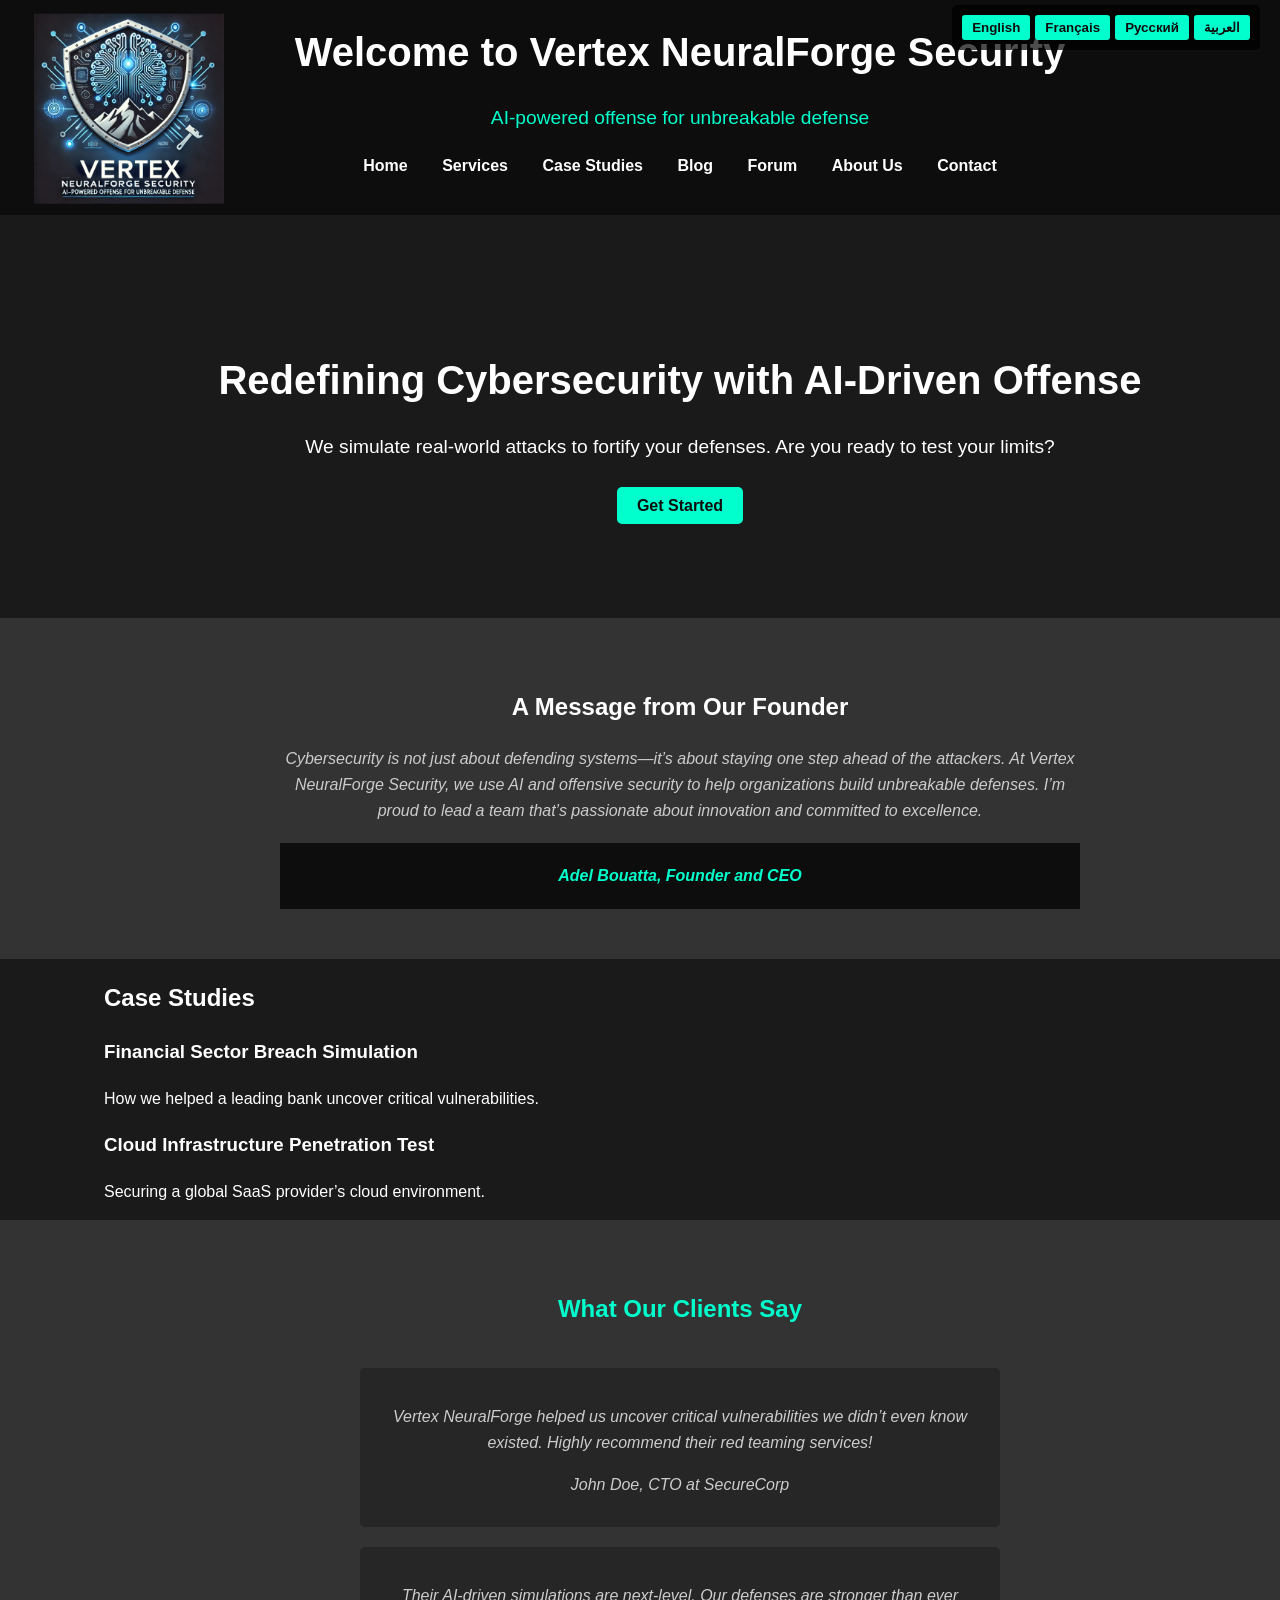
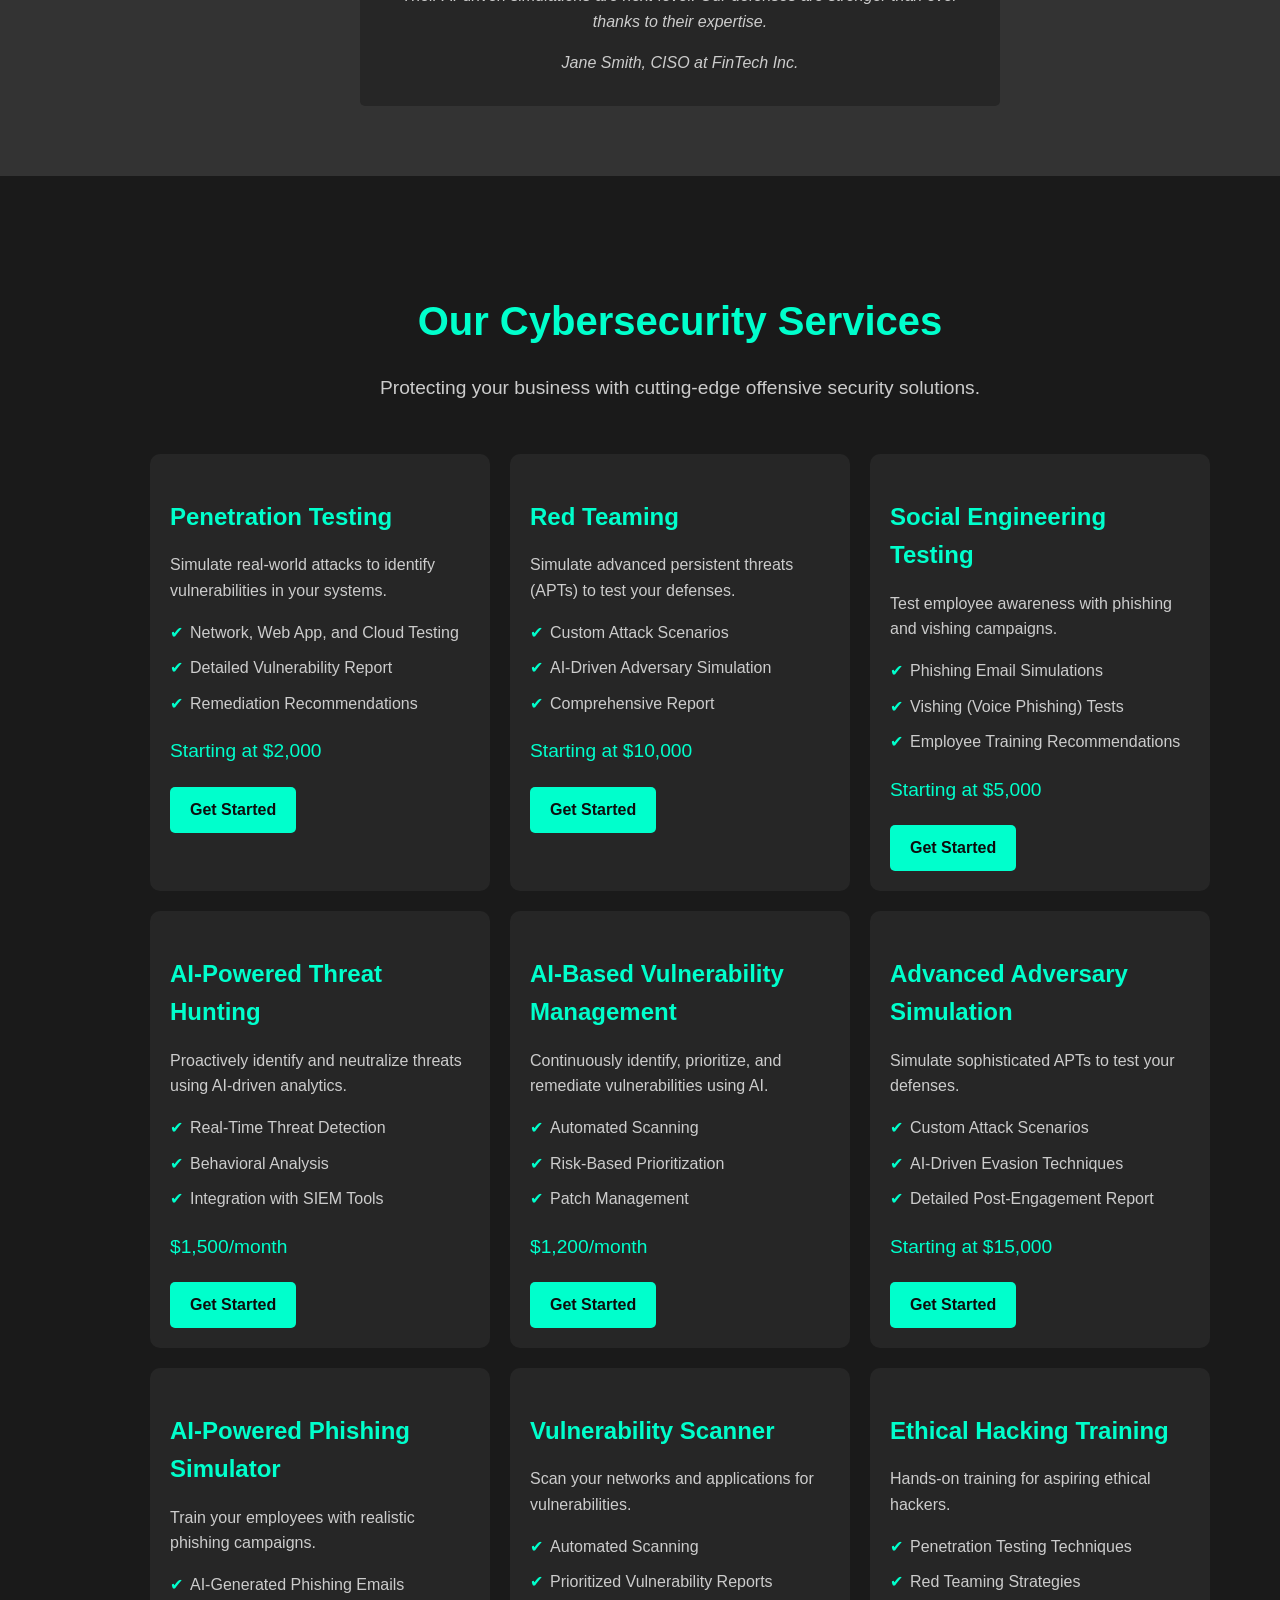
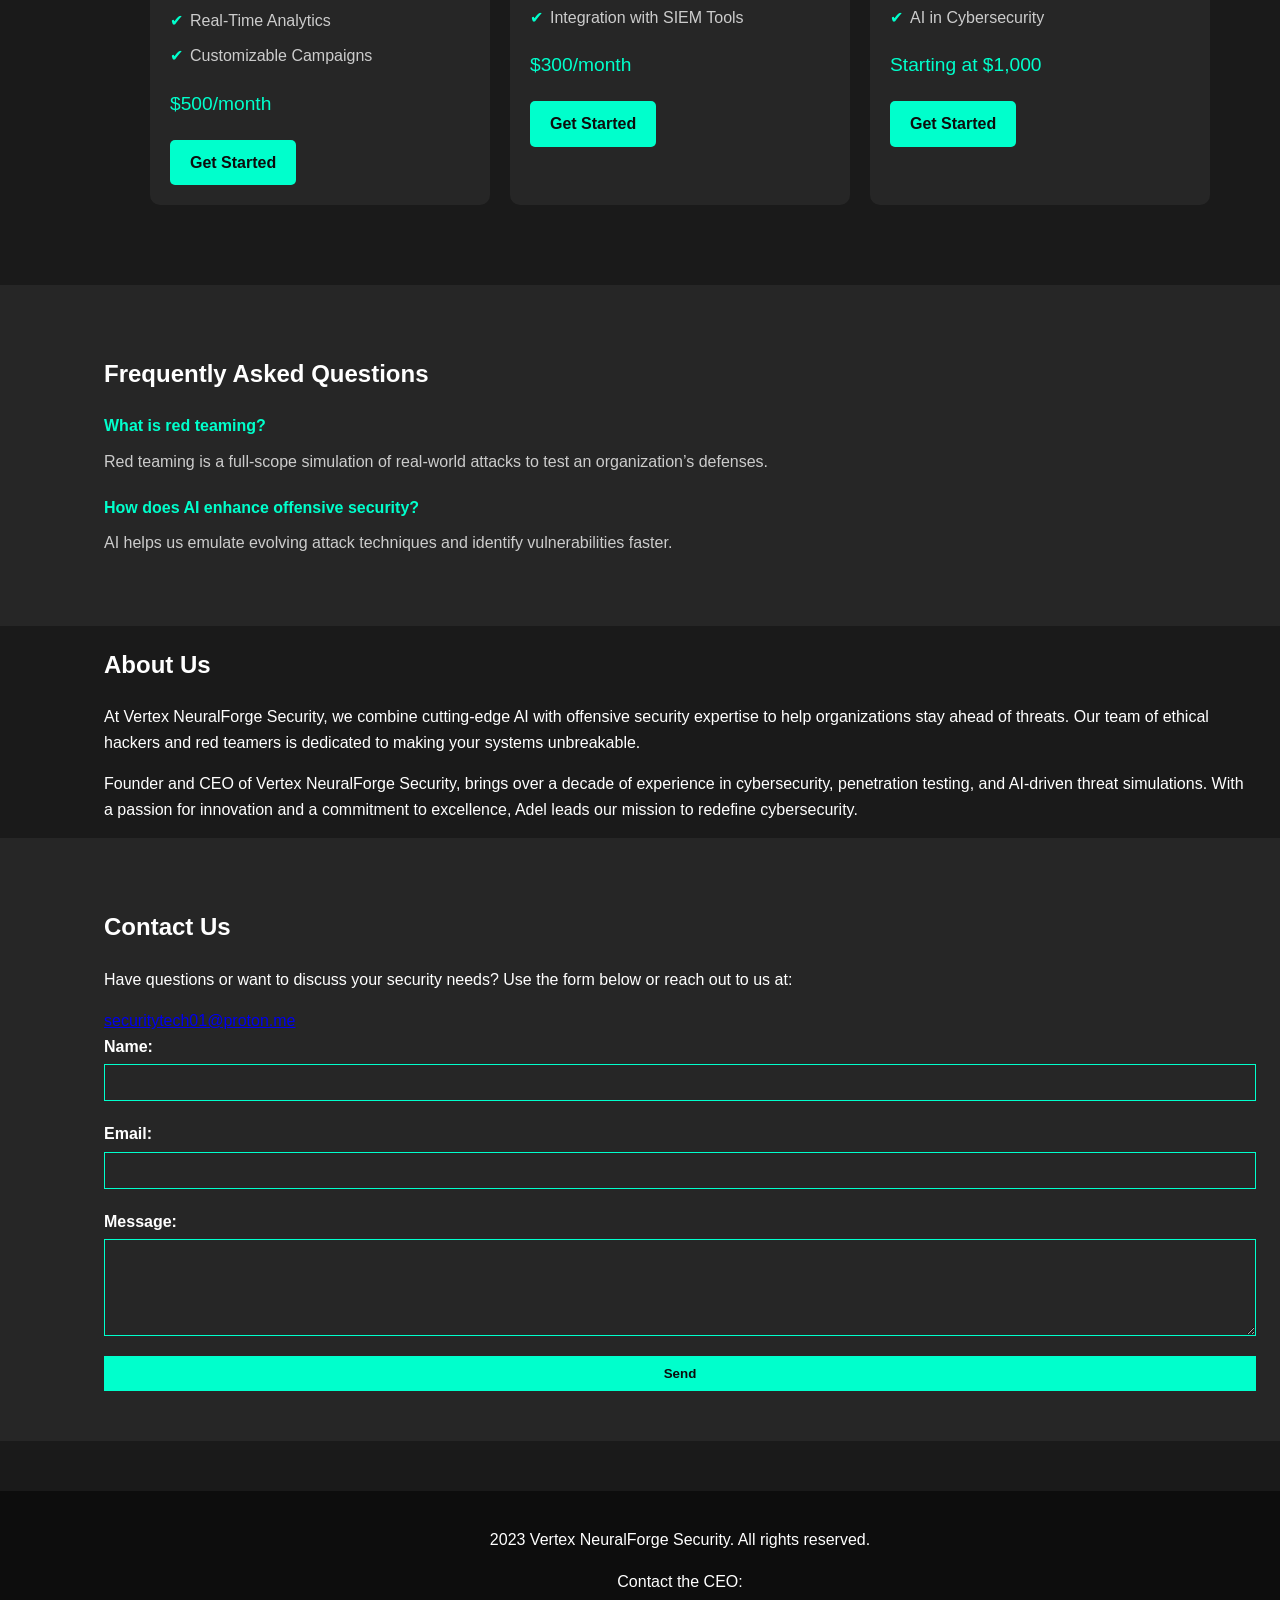
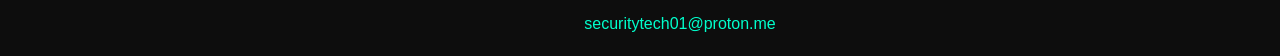
==== commit eba453f9: "Add files via upload" ====
--- a/index.html
+++ b/index.html
@@ -207,126 +207,182 @@
           <!-- Red Teaming -->
           <div class="service-card">
             <h3 data-translate="service_red_team">Red Teaming</h3>
-            <p>
+            <p data-translate="service_red_team_text">
               Simulate advanced persistent threats (APTs) to test your defenses.
             </p>
             <ul>
-              <li>Custom Attack Scenarios</li>
-              <li>AI-Driven Adversary Simulation</li>
-              <li>Comprehensive Report</li>
-            </ul>
-            <p class="price">Starting at <strong>$10,000</strong></p>
+              <li data-translate="service_red_team_t1">
+                Custom Attack Scenarios
+              </li>
+              <li data-translate="service_red_team_t2">
+                AI-Driven Adversary Simulation
+              </li>
+              <li data-translate="service_red_team_t3">Comprehensive Report</li>
+            </ul>
+            <p class="price" data-translate="service_red_team_price">
+              Starting at <strong>$10,000</strong>
+            </p>
             <a href="#contact" class="cta-button">Get Started</a>
           </div>
 
           <!-- Social Engineering Testing -->
           <div class="service-card">
-            <h3 data-translate="service_Social_Engineering_Testing">
-              Social Engineering Testing
-            </h3>
-            <p>Test employee awareness with phishing and vishing campaigns.</p>
-            <ul>
-              <li>Phishing Email Simulations</li>
-              <li>Vishing (Voice Phishing) Tests</li>
-              <li>Employee Training Recommendations</li>
-            </ul>
-            <p class="price">Starting at <strong>$5,000</strong></p>
+            <h3 data-translate="service_social">Social Engineering Testing</h3>
+            <p data-translate="service_social_text">
+              Test employee awareness with phishing and vishing campaigns.
+            </p>
+            <ul>
+              <li data-translate="service_social_t1">
+                Phishing Email Simulations
+              </li>
+              <li data-translate="service_social_t2">
+                Vishing (Voice Phishing) Tests
+              </li>
+              <li data-translate="service_social_t3">
+                Employee Training Recommendations
+              </li>
+            </ul>
+            <p class="price" data-translate="service_social_price">
+              Starting at <strong>$5,000</strong>
+            </p>
             <a href="#contact" class="cta-button">Get Started</a>
           </div>
 
           <!-- AI-Driven Cybersecurity Services -->
           <div class="service-card">
-            <h3 data-translate="service_AI-Driven_Cybersecurity_Services">
+            <h3 data-translate="service_ai_driven">
               AI-Powered Threat Hunting
             </h3>
-            <p>
+            <p data-translate="service_ai_driven_text">
               Proactively identify and neutralize threats using AI-driven
               analytics.
             </p>
             <ul>
-              <li>Real-Time Threat Detection</li>
-              <li>Behavioral Analysis</li>
-              <li>Integration with SIEM Tools</li>
-            </ul>
-            <p class="price"><strong>$1,500/month</strong></p>
+              <li data-translate="service_ai_driven_t1">
+                Real-Time Threat Detection
+              </li>
+              <li data-translate="service_ai_driven_t2">Behavioral Analysis</li>
+              <li data-translate="service_ai_driven_t3">
+                Integration with SIEM Tools
+              </li>
+            </ul>
+            <p class="price" data-translate="service_ai_driven_price">
+              <strong>$1,500/month</strong>
+            </p>
             <a href="#contact" class="cta-button">Get Started</a>
           </div>
 
           <!-- AI-Based Vulnerability Management -->
           <div class="service-card">
-            <h3 data-translate="service_AI-Based_Vulnerability_Management">
+            <h3 data-translate="service_ai_based">
               AI-Based Vulnerability Management
             </h3>
-            <p>
+            <p data-translate="service_ai_based_text">
               Continuously identify, prioritize, and remediate vulnerabilities
               using AI.
             </p>
             <ul>
-              <li>Automated Scanning</li>
-              <li>Risk-Based Prioritization</li>
-              <li>Patch Management</li>
-            </ul>
-            <p class="price"><strong>$1,200/month</strong></p>
+              <li data-translate="service_ai_based_t1">Automated Scanning</li>
+              <li data-translate="service_ai_based_t2">
+                Risk-Based Prioritization
+              </li>
+              <li data-translate="service_ai_based_t3">Patch Management</li>
+            </ul>
+            <p class="price" data-translate="service_ai_based_price">
+              <strong>$1,200/month</strong>
+            </p>
             <a href="#contact" class="cta-button">Get Started</a>
           </div>
 
           <!-- Advanced Red-Teaming Services -->
           <div class="service-card">
-            <h3 data-translate="service_Advanced_Red-Teaming_Services">
+            <h3 data-translate="service_advanced_red">
               Advanced Adversary Simulation
             </h3>
-            <p>Simulate sophisticated APTs to test your defenses.</p>
-            <ul>
-              <li>Custom Attack Scenarios</li>
-              <li>AI-Driven Evasion Techniques</li>
-              <li>Detailed Post-Engagement Report</li>
-            </ul>
-            <p class="price">Starting at <strong>$15,000</strong></p>
+            <p data-translate="service_advanced_red_text">
+              Simulate sophisticated APTs to test your defenses.
+            </p>
+            <ul>
+              <li data-translate="service_advanced_red_t1">
+                Custom Attack Scenarios
+              </li>
+              <li data-translate="service_advanced_red_t2">
+                AI-Driven Evasion Techniques
+              </li>
+              <li data-translate="service_advanced_red_t3">
+                Detailed Post-Engagement Report
+              </li>
+            </ul>
+            <p class="price" data-translate="service_advanced_red_price">
+              Starting at <strong>$15,000</strong>
+            </p>
             <a href="#contact" class="cta-button">Get Started</a>
           </div>
 
           <!-- AI-Powered Phishing Simulator -->
           <div class="service-card">
-            <h3 data-translate="service_AI-Powered_Phishing_Simulator">
+            <h3 data-translate="service_ai_powered">
               AI-Powered Phishing Simulator
             </h3>
-            <p>Train your employees with realistic phishing campaigns.</p>
-            <ul>
-              <li>AI-Generated Phishing Emails</li>
-              <li>Real-Time Analytics</li>
-              <li>Customizable Campaigns</li>
-            </ul>
-            <p class="price"><strong>$500/month</strong></p>
+            <p data-translate="service_ai_powered_text">
+              Train your employees with realistic phishing campaigns.
+            </p>
+            <ul>
+              <li data-translate="service_ai_powered_t1">
+                AI-Generated Phishing Emails
+              </li>
+              <li data-translate="service_ai_powered_t2">
+                Real-Time Analytics
+              </li>
+              <li data-translate="service_ai_powered_t3">
+                Customizable Campaigns
+              </li>
+            </ul>
+            <p class="price" data-translate="service_ai_powered_price">
+              <strong>$500/month</strong>
+            </p>
             <a href="#contact" class="cta-button">Get Started</a>
           </div>
 
           <!-- Vulnerability Scanner -->
           <div class="service-card">
-            <h3 data-translate="service_Vulnerability_Scanner">
-              Vulnerability Scanner
-            </h3>
-            <p>Scan your networks and applications for vulnerabilities.</p>
-            <ul>
-              <li>Automated Scanning</li>
-              <li>Prioritized Vulnerability Reports</li>
-              <li>Integration with SIEM Tools</li>
-            </ul>
-            <p class="price"><strong>$300/month</strong></p>
+            <h3 data-translate="service_vuln">Vulnerability Scanner</h3>
+            <p data-translate="service_vuln_text">
+              Scan your networks and applications for vulnerabilities.
+            </p>
+            <ul>
+              <li data-translate="service_vuln_t1">Automated Scanning</li>
+              <li data-translate="service_vuln_t2">
+                Prioritized Vulnerability Reports
+              </li>
+              <li data-translate="service_vuln_t3">
+                Integration with SIEM Tools
+              </li>
+            </ul>
+            <p class="price" data-translate="service_vuln_price">
+              <strong>$300/month</strong>
+            </p>
             <a href="#contact" class="cta-button">Get Started</a>
           </div>
 
           <!-- Ethical Hacking Training -->
           <div class="service-card">
-            <h3 data-translate="Ethical_Hacking_Training">
-              Ethical Hacking Training
-            </h3>
-            <p>Hands-on training for aspiring ethical hackers.</p>
-            <ul>
-              <li>Penetration Testing Techniques</li>
-              <li>Red Teaming Strategies</li>
-              <li>AI in Cybersecurity</li>
-            </ul>
-            <p class="price">Starting at <strong>$1,000</strong></p>
+            <h3 data-translate="ethical_hacking">Ethical Hacking Training</h3>
+            <p data-translate="ethical_hacking_text">
+              Hands-on training for aspiring ethical hackers.
+            </p>
+            <ul>
+              <li data-translate="ethical_hacking_t1">
+                Penetration Testing Techniques
+              </li>
+              <li data-translate="ethical_hacking_t2">
+                Red Teaming Strategies
+              </li>
+              <li data-translate="ethical_hacking_t3">AI in Cybersecurity</li>
+            </ul>
+            <p class="price" data-translate="ethical_hacking_price">
+              Starting at <strong>$1,000</strong>
+            </p>
             <a href="#contact" class="cta-button">Get Started</a>
           </div>
         </div>
--- a/styles.css
+++ b/styles.css
@@ -15,6 +15,8 @@
   top: 60%;
   transform: translateY(-50%);
   padding-bottom: 5px;
+  z-index: 10; /* Ensures logo stays above other elements */
+  flex-shrink: 0; /* Prevents logo from shrinking */
 }
 
 /* Logo Styles */
@@ -22,6 +24,7 @@
   height: 190px; /* Adjust the height as needed */
   width: auto; /* Maintain aspect ratio */
   transition: transform 0.3s ease;
+  transition: opacity 0.3s ease; /* Smooth fade effect */
 }
 
 .logo img:hover {
@@ -484,11 +487,46 @@
 
 /* Responsive Styles */
 @media (max-width: 768px) {
+  .logo {
+    position: relative; /* Change to relative positioning */
+    left: auto;
+    top: auto;
+    transform: none;
+    display: flex; /* Better mobile control */
+    align-items: center;
+    margin-right: 10px; /* Space between logo and title */
+    height: 55px !important; /* Forces size on all mobile devices */
+    min-width: 55px; /* Prevents collapse */
+  }
+
   .logo img {
-    height: 40px; /* Smaller logo for mobile */
-  }
-
+    height: 120px !important; /* Force larger size on mobile */
+    min-height: 30px; /* Prevents shrinking */
+    max-width: 150px; /* Prevents overflow */
+    padding-top: 60px;
+    margin-left: 1px;
+    width: auto !important;
+    opacity: 0.85; /* Adjust value between 0 (invisible) and 1 (fully visible) */
+  }
+
+  /* Adjust header layout */
+  .header {
+    padding: 12px 0;
+
+    /* Prevent mobile browser interference */
+    max-height: unset !important;
+    -webkit-transform: none !important;
+    transform: none !important;
+
+    /* iOS-specific fixes */
+    -webkit-text-size-adjust: 100%;
+    -webkit-touch-callout: none;
+  }
+
+  /* Adjust container padding to account for logo */
   .container {
+    padding-left: 20px;
+    flex-wrap: wrap; /* Allow elements to stack if needed */
     flex-direction: column;
     align-items: flex-start;
   }
@@ -503,14 +541,31 @@
   }
 }
 
-@media (max-width: 768px) {
-  .logo {
-    position: static;
-    transform: none;
-    margin-right: 10px;
-  }
-  .container {
-    padding-left: 20px;
-    flex-wrap: wrap;
-  }
-}
+/* For very small devices */
+@media (max-width: 480px) {
+  .logo img {
+    height: 120px !important; /* Force larger size on mobile */
+    /* height: 35px; Even smaller for tiny screens */
+    min-width: 50px;
+    opacity: 0.85; /* Adjust value between 0 (invisible) and 1 (fully visible) */
+  }
+}
+
+/* Extra small devices (iPhone SE, smaller phones) */
+@media (max-width: 375px) {
+  .logo img {
+    height: 120px !important; /* Force larger size on mobile */
+    max-width: 130px;
+    opacity: 0.85; /* Adjust value between 0 (invisible) and 1 (fully visible) */
+  }
+}
+
+/* ===== Nuclear Option for Stubborn Mobile Browsers ===== */
+@supports (-webkit-touch-callout: none) {
+  /* Targets iOS Safari specifically */
+  .logo img {
+    height: 55px !important;
+    min-width: 55px !important;
+    opacity: 0.85; /* Adjust value between 0 (invisible) and 1 (fully visible) */
+  }
+}
